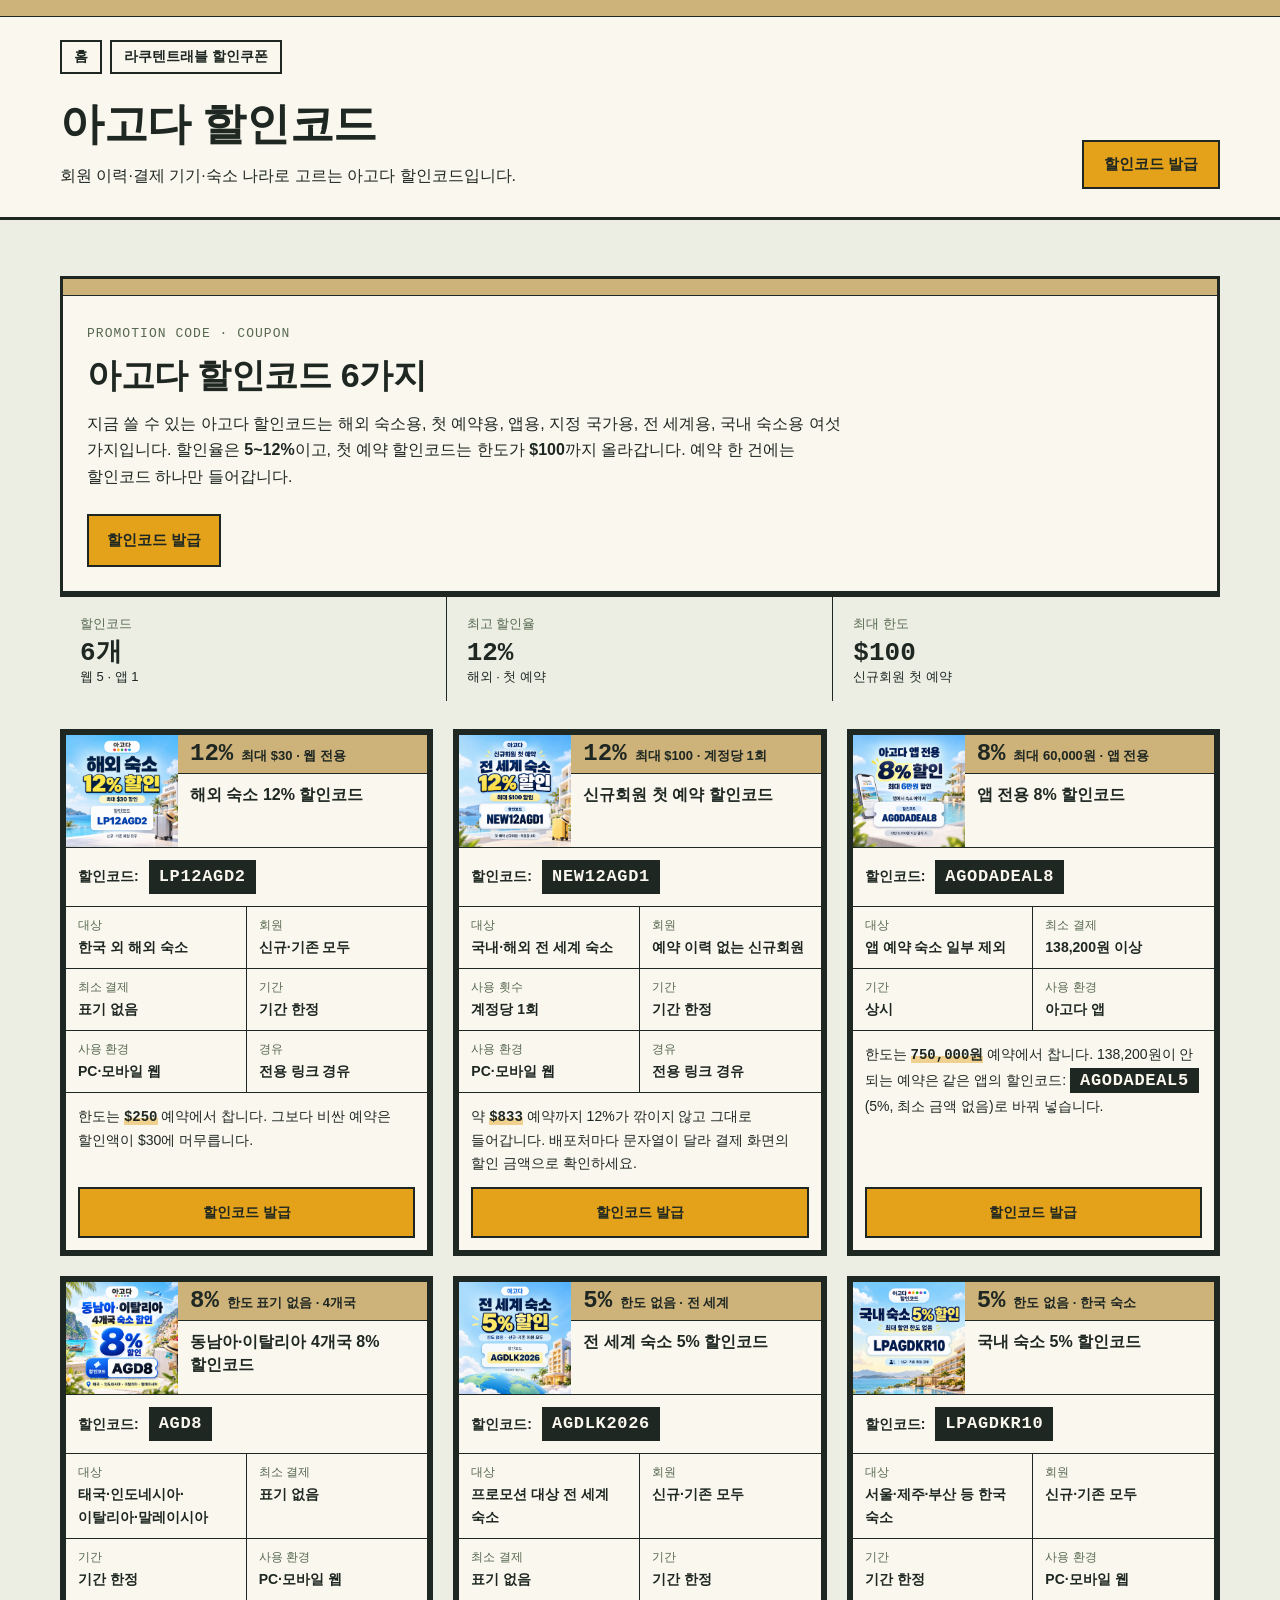
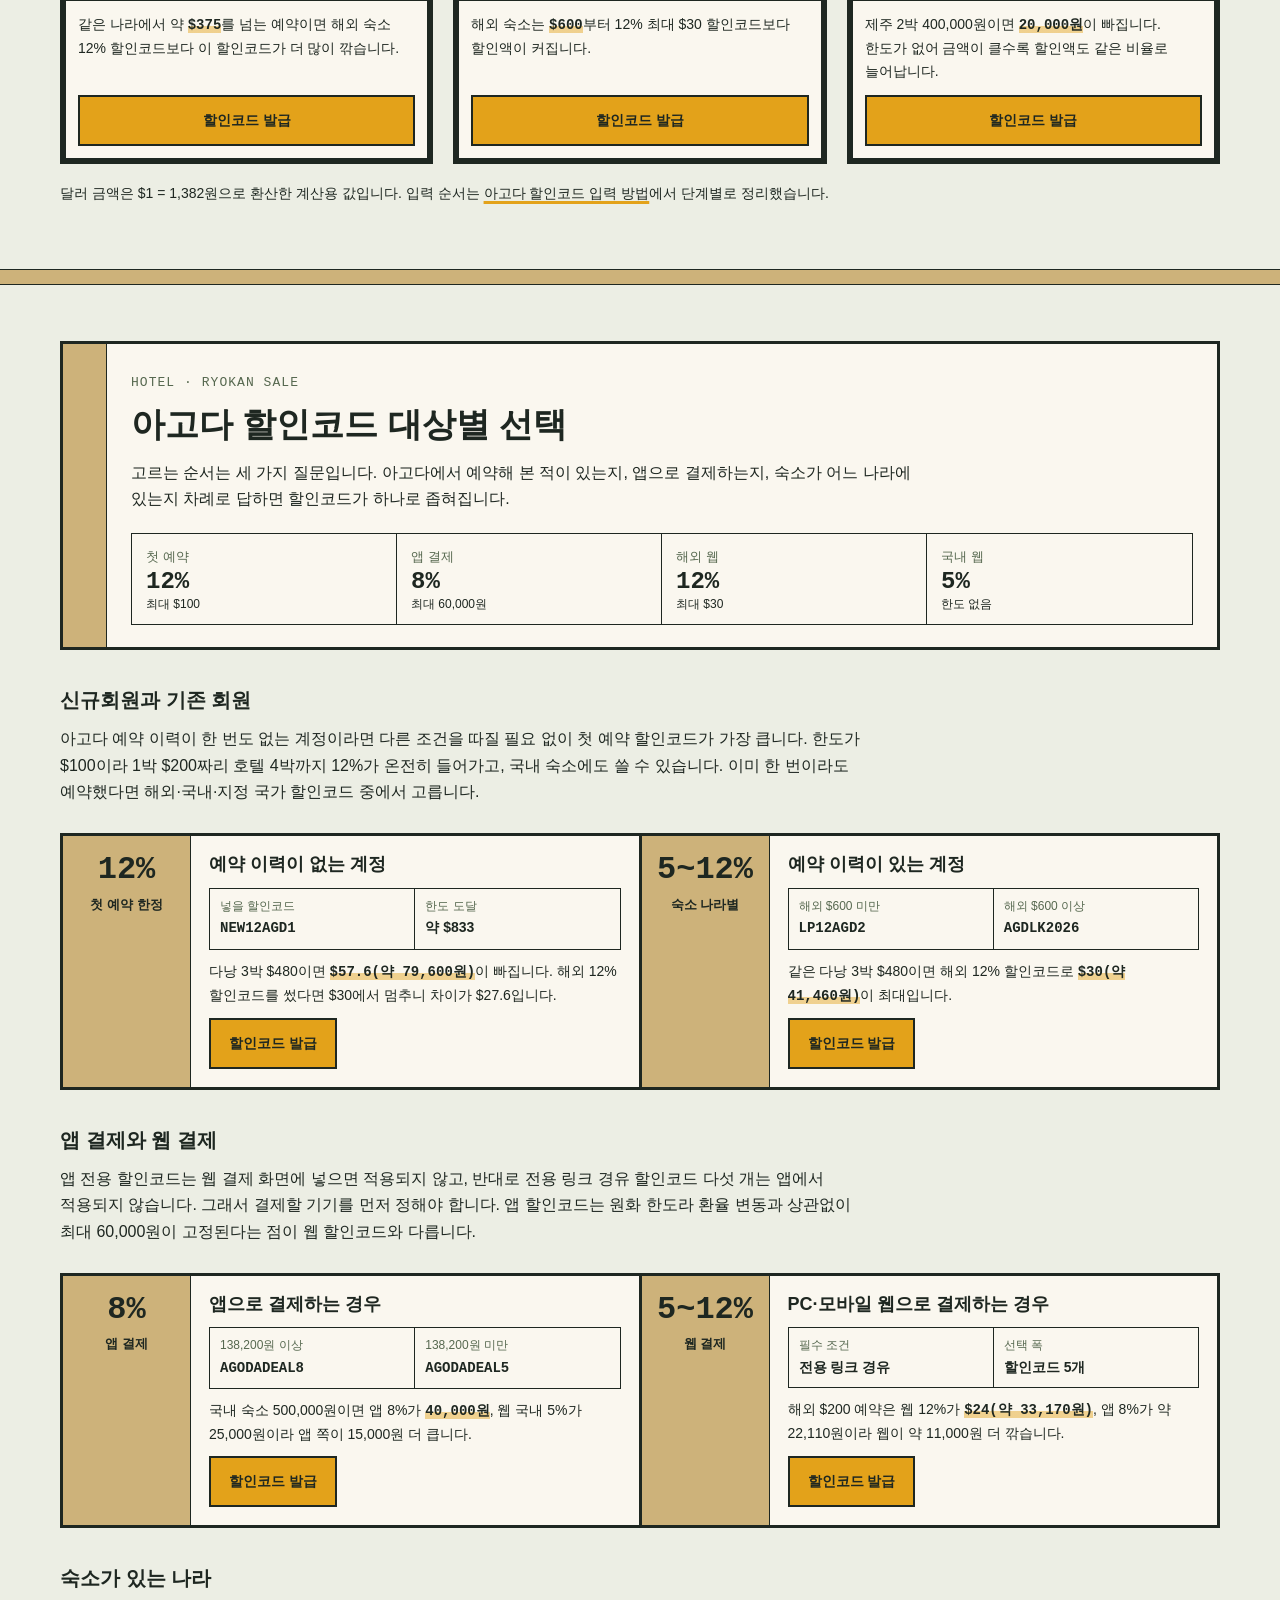
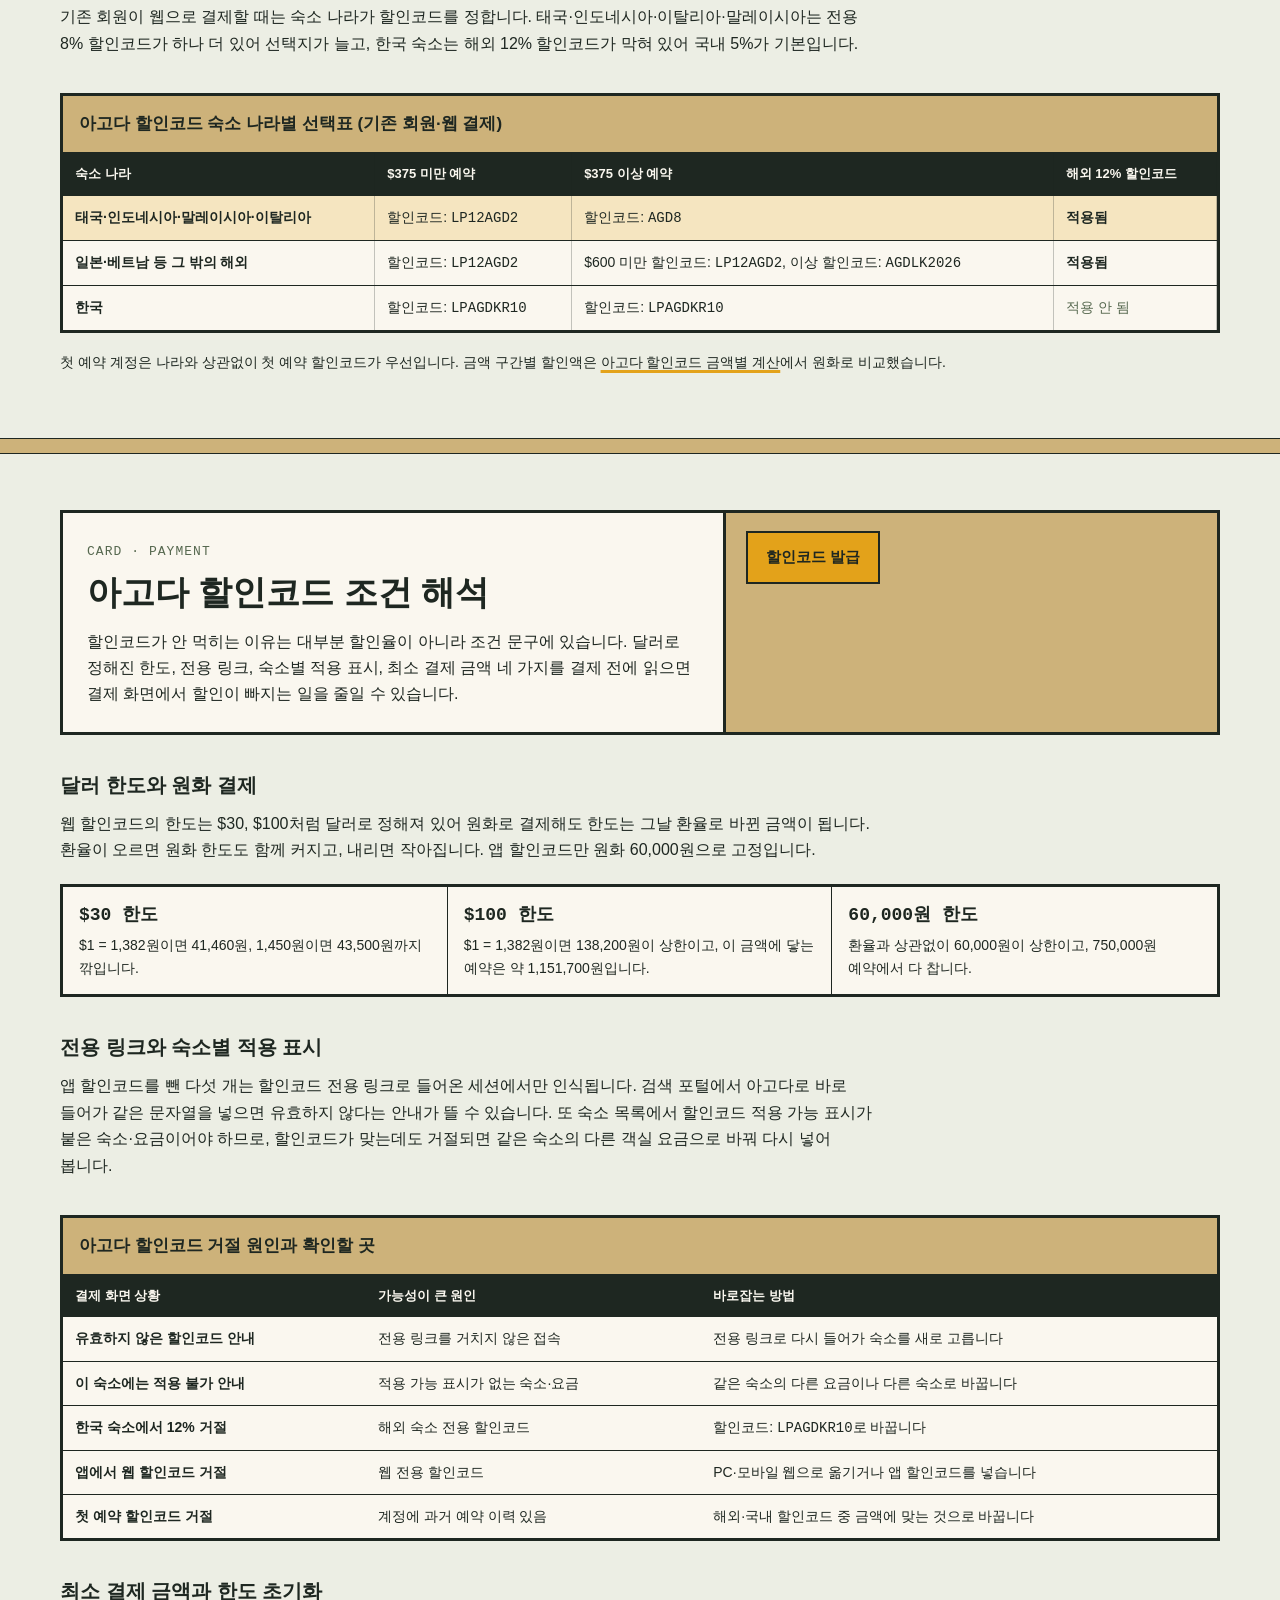
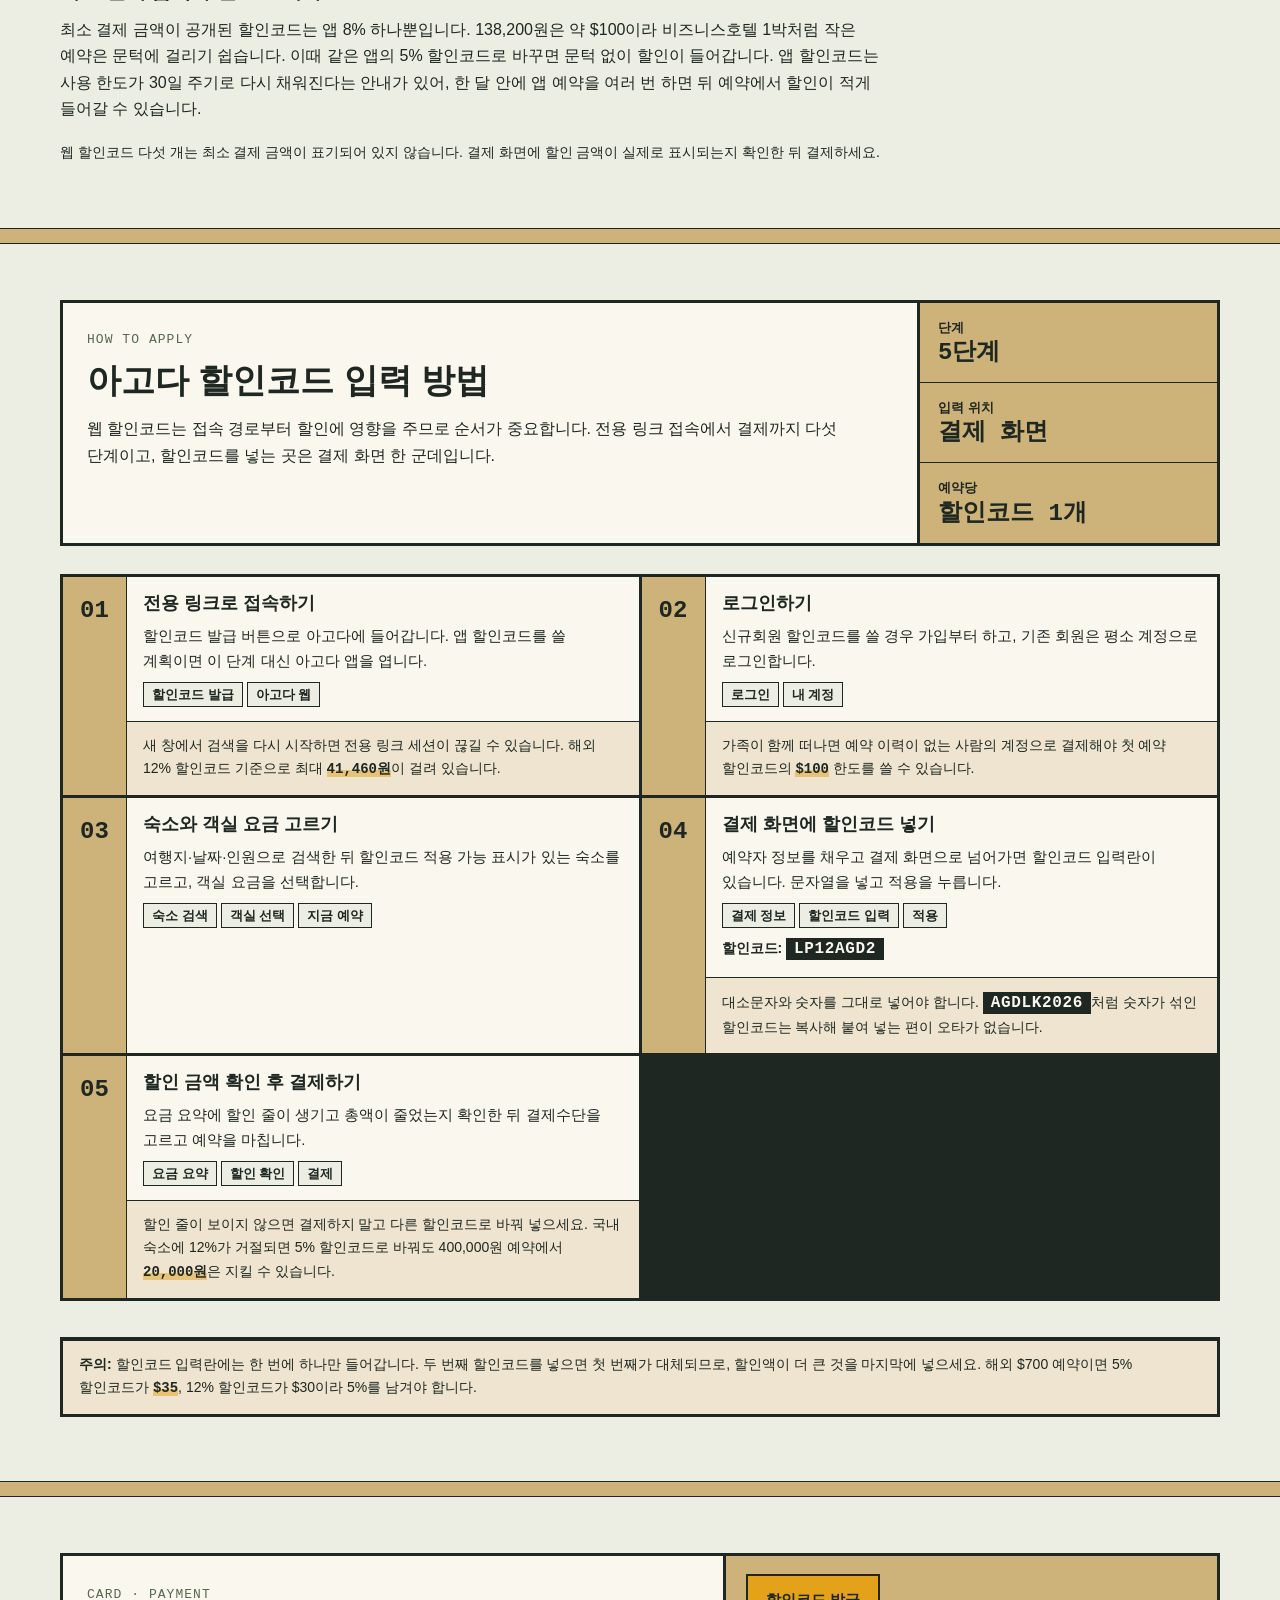
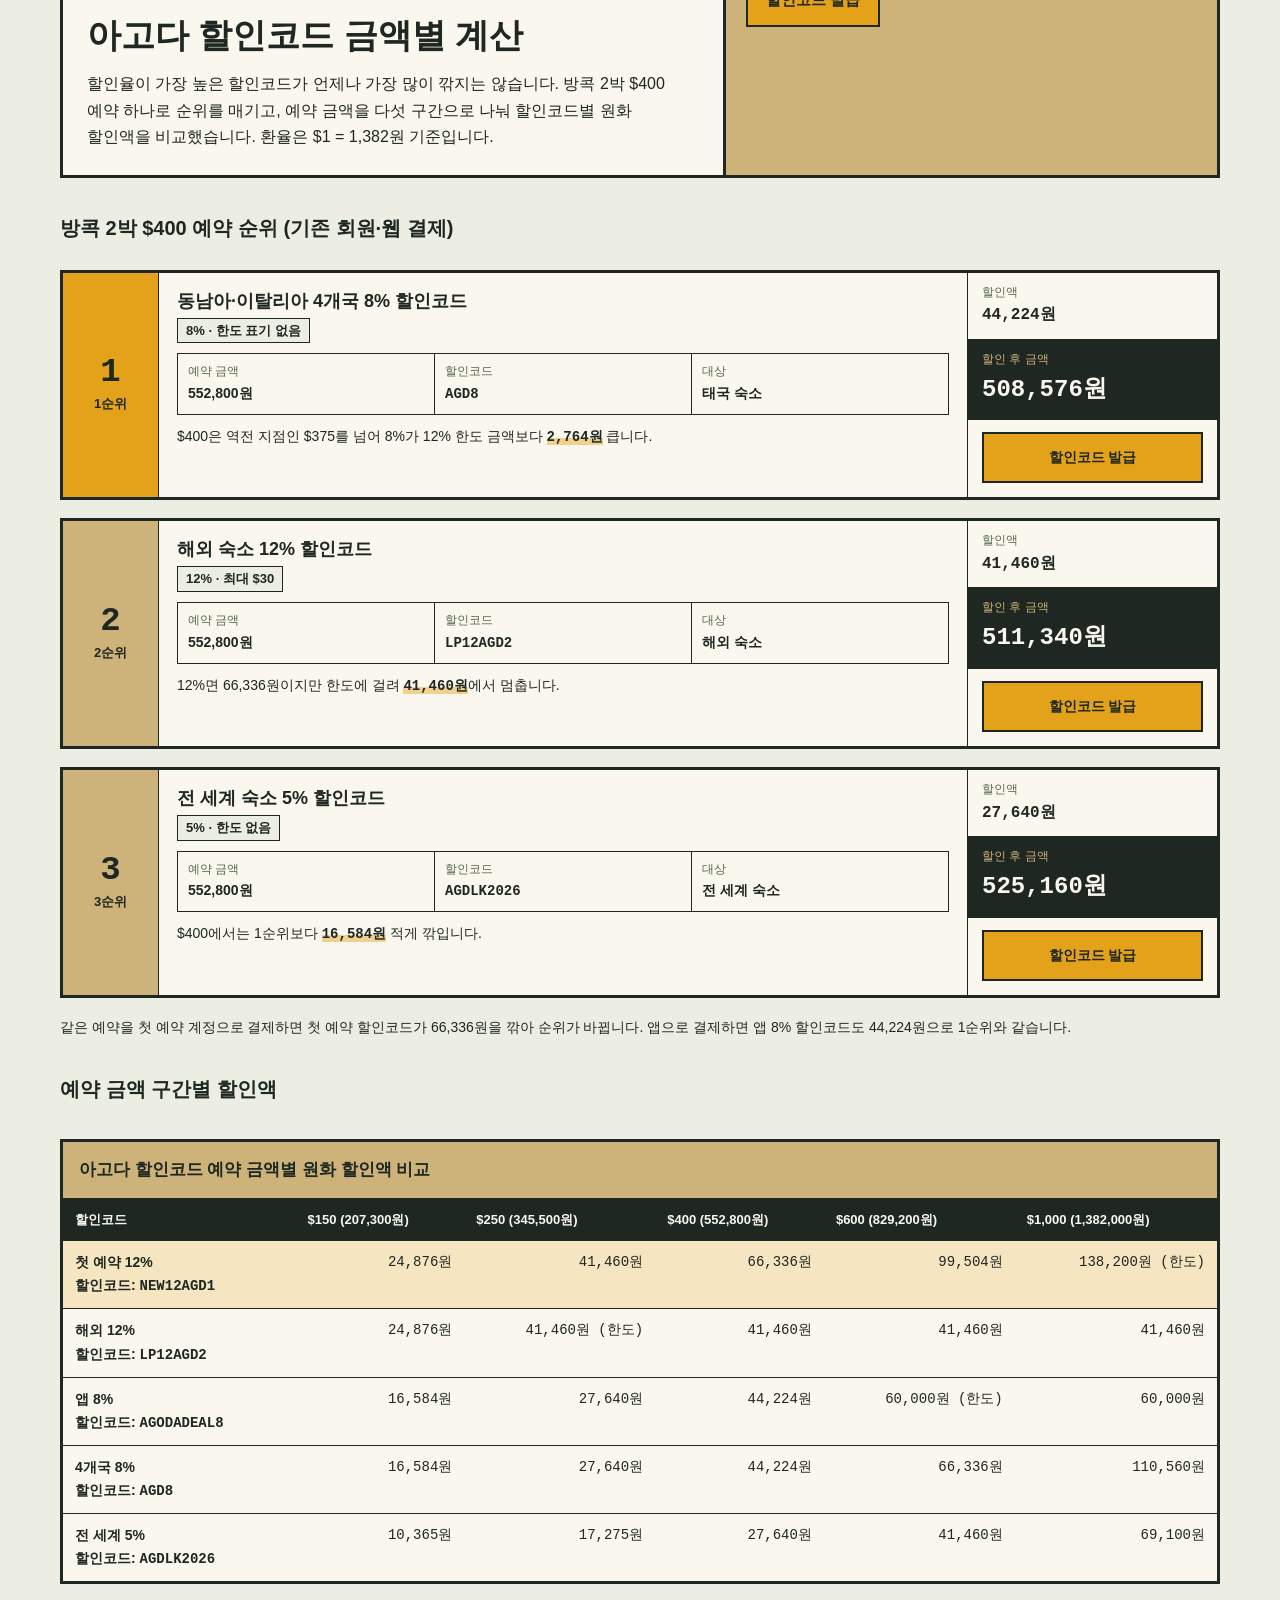
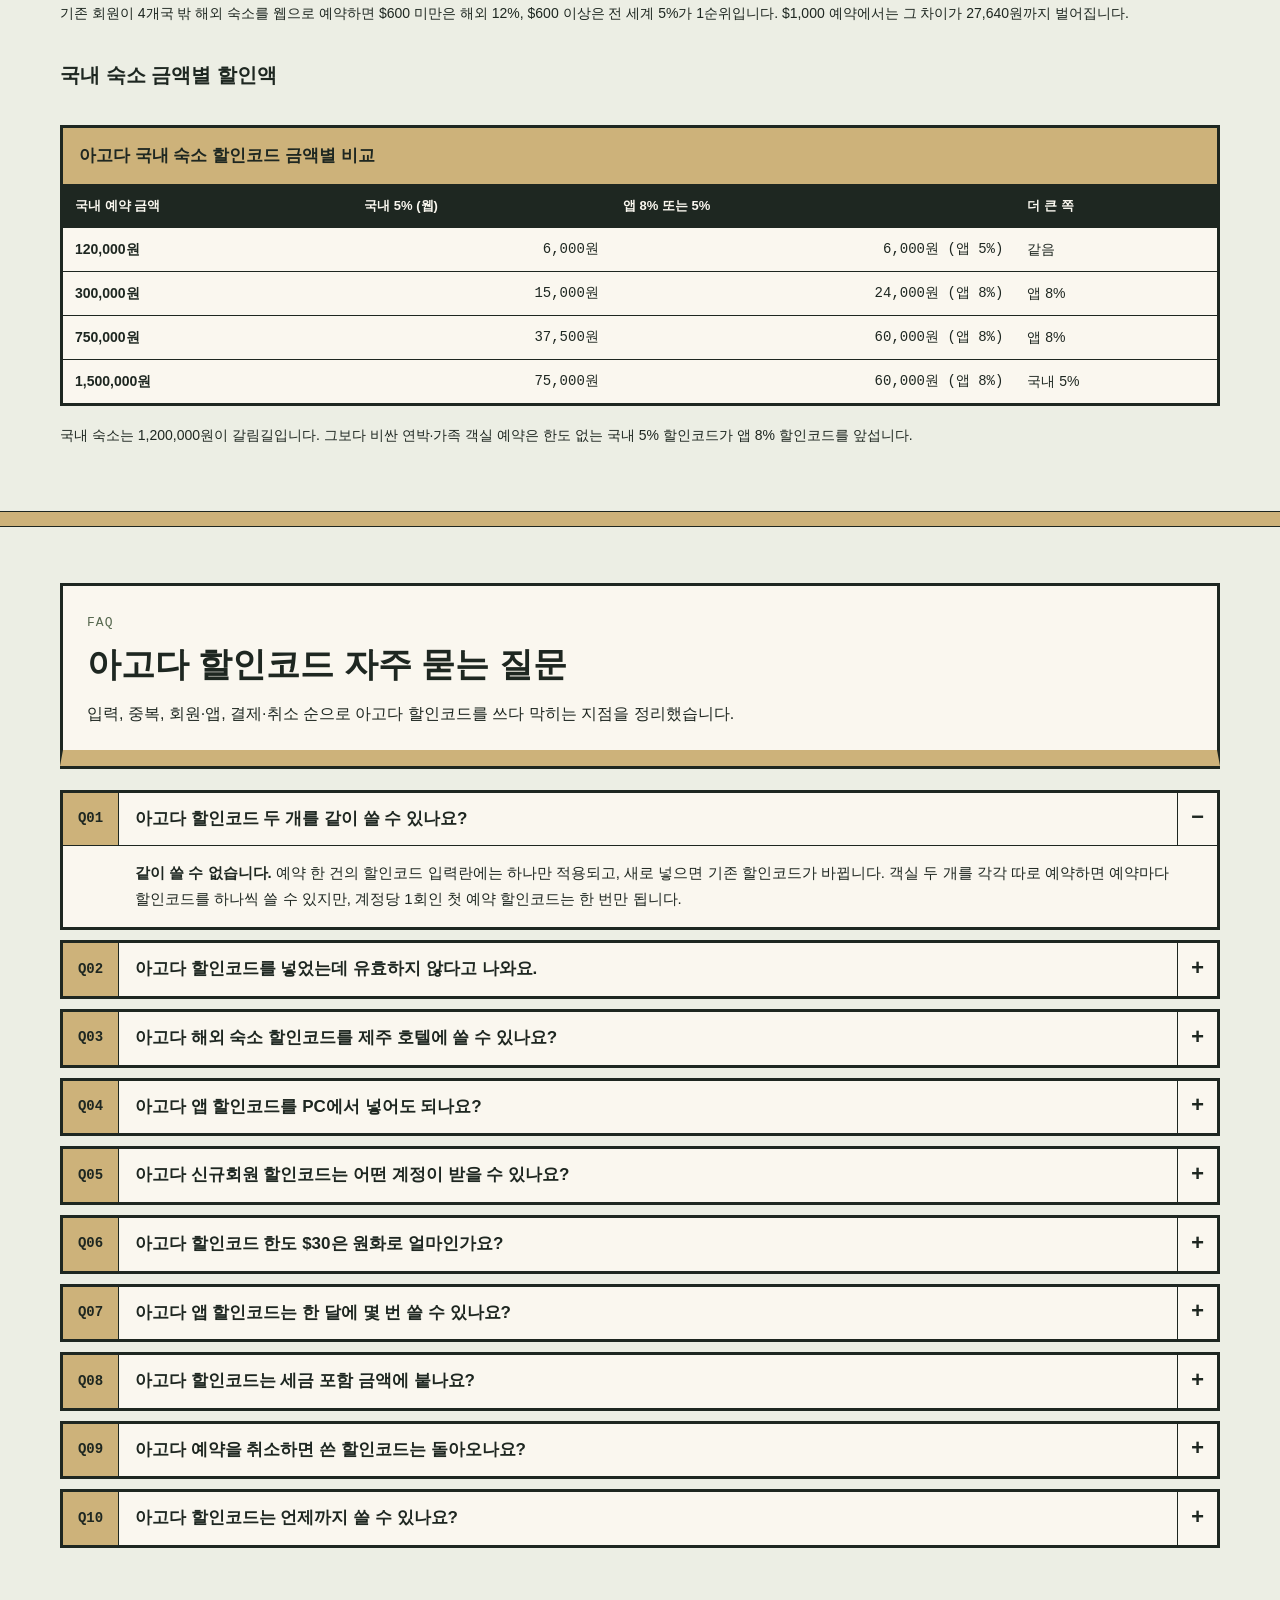
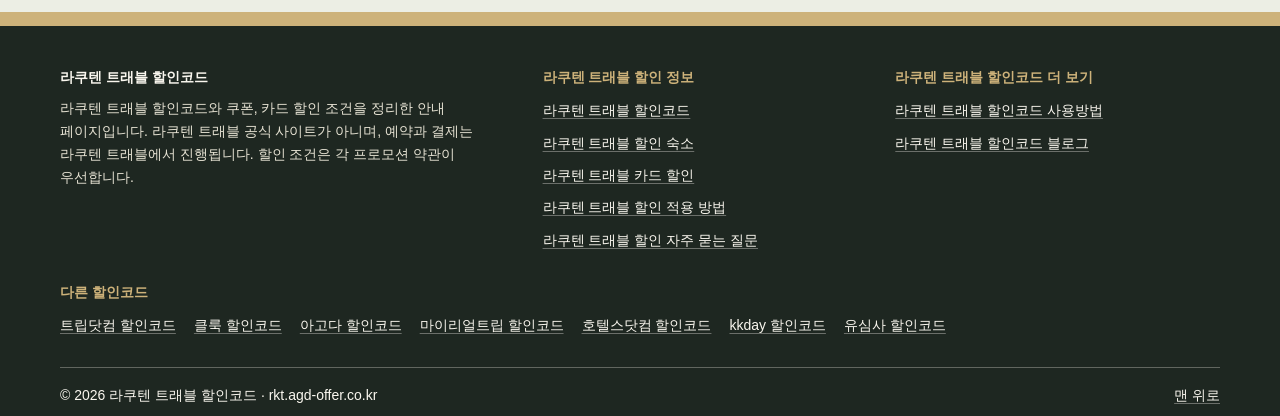
==== agoda/index.html @ bdbd112f "사이트 갱신: 라쿠텐 트래블 할인코드" ====
<!DOCTYPE html>
<html lang="ko">
<head>
<meta charset="UTF-8">
<meta name="viewport" content="width=device-width, initial-scale=1.0">
<title>아고다 할인코드</title>
<meta name="description" content="아고다 할인코드 6가지를 정리했습니다. 해외 숙소 12%는 $250에서 한도 $30이 차고, 신규회원 첫 예약 12%는 최대 $100까지 할인됩니다.">
<meta name="robots" content="index, follow">
<link rel="canonical" href="https://rkt.agd-offer.co.kr/agoda/">
<meta property="og:site_name" content="라쿠텐 트래블 할인코드">
<meta property="og:locale" content="ko_KR">
<meta property="og:type" content="website">
<meta property="og:title" content="아고다 할인코드">
<meta property="og:description" content="아고다 할인코드 6가지를 정리했습니다. 해외 숙소 12%는 $250에서 한도 $30이 차고, 신규회원 첫 예약 12%는 최대 $100까지 할인됩니다.">
<meta property="og:url" content="https://rkt.agd-offer.co.kr/agoda/">
<meta name="twitter:card" content="summary">
<meta name="twitter:title" content="아고다 할인코드">
<meta name="twitter:description" content="아고다 할인코드 6가지를 정리했습니다. 해외 숙소 12%는 $250에서 한도 $30이 차고, 신규회원 첫 예약 12%는 최대 $100까지 할인됩니다.">
<script type="application/ld+json">{"@context": "https://schema.org", "@graph": [{"@type": "WebPage", "@id": "https://rkt.agd-offer.co.kr/agoda/#webpage", "url": "https://rkt.agd-offer.co.kr/agoda/", "name": "아고다 할인코드", "inLanguage": "ko-KR", "description": "아고다 할인코드 6가지를 정리했습니다. 해외 숙소 12%는 $250에서 한도 $30이 차고, 신규회원 첫 예약 12%는 최대 $100까지 할인됩니다.", "breadcrumb": {"@id": "https://rkt.agd-offer.co.kr/agoda/#breadcrumb"}}, {"@type": "BreadcrumbList", "@id": "https://rkt.agd-offer.co.kr/agoda/#breadcrumb", "itemListElement": [{"@type": "ListItem", "position": 1, "name": "홈", "item": "https://rkt.agd-offer.co.kr/"}, {"@type": "ListItem", "position": 2, "name": "아고다 할인코드", "item": "https://rkt.agd-offer.co.kr/agoda/"}]}, {"@type": "ItemList", "name": "아고다 할인코드 6가지", "itemListElement": [{"@type": "ListItem", "position": 1, "name": "해외 숙소 12% 할인코드 LP12AGD2 (최대 $30)"}, {"@type": "ListItem", "position": 2, "name": "신규회원 첫 예약 할인코드 NEW12AGD1 (12%, 최대 $100)"}, {"@type": "ListItem", "position": 3, "name": "앱 전용 8% 할인코드 AGODADEAL8 (최대 60,000원)"}, {"@type": "ListItem", "position": 4, "name": "동남아·이탈리아 4개국 8% 할인코드 AGD8"}, {"@type": "ListItem", "position": 5, "name": "전 세계 숙소 5% 할인코드 AGDLK2026"}, {"@type": "ListItem", "position": 6, "name": "국내 숙소 5% 할인코드 LPAGDKR10"}]}, {"@type": "HowTo", "name": "아고다 할인코드 입력 방법", "step": [{"@type": "HowToStep", "position": 1, "name": "전용 링크로 접속하기", "text": "할인코드 발급 버튼으로 아고다에 들어갑니다. 앱 할인코드는 아고다 앱을 엽니다."}, {"@type": "HowToStep", "position": 2, "name": "로그인하기", "text": "신규회원 할인코드는 가입 후, 기존 회원은 평소 계정으로 로그인합니다."}, {"@type": "HowToStep", "position": 3, "name": "숙소와 객실 요금 고르기", "text": "할인코드 적용 가능 표시가 있는 숙소와 객실 요금을 선택합니다."}, {"@type": "HowToStep", "position": 4, "name": "결제 화면에 할인코드 넣기", "text": "결제 화면의 할인코드 입력란에 문자열을 넣고 적용을 누릅니다."}, {"@type": "HowToStep", "position": 5, "name": "할인 금액 확인 후 결제하기", "text": "요금 요약에 할인 줄이 생겼는지 확인한 뒤 결제합니다."}]}, {"@type": "FAQPage", "mainEntity": [{"@type": "Question", "name": "아고다 할인코드 두 개를 같이 쓸 수 있나요?", "acceptedAnswer": {"@type": "Answer", "text": "같이 쓸 수 없습니다. 예약 한 건의 할인코드 입력란에는 하나만 적용되고, 새로 넣으면 기존 할인코드가 바뀝니다."}}, {"@type": "Question", "name": "아고다 할인코드를 넣었는데 유효하지 않다고 나와요.", "acceptedAnswer": {"@type": "Answer", "text": "대부분 접속 경로나 숙소 조건 문제입니다. 웹 할인코드는 전용 링크를 거친 세션에서만 인식되고, 할인코드 적용 가능 표시가 있는 요금이어야 합니다."}}, {"@type": "Question", "name": "아고다 해외 숙소 할인코드를 제주 호텔에 쓸 수 있나요?", "acceptedAnswer": {"@type": "Answer", "text": "쓸 수 없습니다. 해외 12% 할인코드는 한국 밖 숙소 전용이며, 국내 숙소는 국내 5% 할인코드 LPAGDKR10을 씁니다."}}, {"@type": "Question", "name": "아고다 앱 할인코드를 PC에서 넣어도 되나요?", "acceptedAnswer": {"@type": "Answer", "text": "적용되지 않습니다. 앱 8%·5% 할인코드는 아고다 앱 결제 화면에서만 할인이 들어갑니다."}}, {"@type": "Question", "name": "아고다 신규회원 할인코드는 어떤 계정이 받을 수 있나요?", "acceptedAnswer": {"@type": "Answer", "text": "아고다에서 예약한 이력이 없는 계정만 받습니다. 배포처마다 문자열이 달라질 수 있어 결제 화면의 할인 금액으로 판단합니다."}}, {"@type": "Question", "name": "아고다 할인코드 한도 $30은 원화로 얼마인가요?", "acceptedAnswer": {"@type": "Answer", "text": "결제 시점 환율로 바뀝니다. $1 = 1,382원이면 41,460원입니다."}}, {"@type": "Question", "name": "아고다 앱 할인코드는 한 달에 몇 번 쓸 수 있나요?", "acceptedAnswer": {"@type": "Answer", "text": "횟수보다 30일 주기 사용 한도가 기준입니다. 같은 주기 안에서 여러 번 예약하면 뒤 예약의 할인이 줄 수 있습니다."}}, {"@type": "Question", "name": "아고다 할인코드는 세금 포함 금액에 붙나요?", "acceptedAnswer": {"@type": "Answer", "text": "결제 화면 요금 요약에 찍힌 할인 줄이 기준입니다. 숙소 비교는 할인 후 총액끼리 합니다."}}, {"@type": "Question", "name": "아고다 예약을 취소하면 쓴 할인코드는 돌아오나요?", "acceptedAnswer": {"@type": "Answer", "text": "다시 쓸 수 있다고 보장되지 않습니다. 일정이 바뀔 수 있으면 무료 취소 요금을 고릅니다."}}, {"@type": "Question", "name": "아고다 할인코드는 언제까지 쓸 수 있나요?", "acceptedAnswer": {"@type": "Answer", "text": "앱 할인코드는 상시, 나머지 다섯 개는 기간 한정입니다. 마감 전에 예약하면 그보다 늦은 날짜의 투숙도 할인됩니다."}}]}]}</script>
<style>
html{scroll-behavior:smooth}
body{margin:0;background:#ECEEE4;color:#1E2721;font-family:-apple-system,BlinkMacSystemFont,"Apple SD Gothic Neo","Pretendard","Noto Sans KR",sans-serif;-webkit-text-size-adjust:100%}
.rx :where(h1,p,dl,dt,dd,ul,li){margin:0;padding:0}
.rx :where(*,*::before,*::after){box-sizing:border-box}
.rx-top{background:#FAF7EF;border-bottom:3px solid #1E2721;position:relative;padding:40px 16px 28px;word-break:keep-all}
.rx-top::before{content:"";position:absolute;left:0;right:0;top:0;height:16px;background:#CDB27A;border-bottom:1px solid #1E2721}
.rx-inner{max-width:1160px;margin:0 auto}
.rx-top-grid{display:grid;grid-template-columns:minmax(0,1fr) auto;gap:24px;align-items:end}
.rx-top h1{font-size:clamp(28px,5vw,44px);line-height:1.2;font-weight:800;letter-spacing:-.01em}
.rx-desc{margin-top:12px;font-size:16px;line-height:1.65;max-width:720px}
.rx-stats{display:grid;grid-template-columns:repeat(4,minmax(0,1fr));margin-top:20px;border:3px solid #1E2721;max-width:720px}
.rx-stats>div{padding:10px 14px;border-right:1px solid #1E2721}
.rx-stats>div:last-child{border-right:0}
.rx-stats dt{font-size:12px;color:#56684F}
.rx-stats dd{font-family:ui-monospace,SFMono-Regular,Menlo,Consolas,monospace;font-size:24px;font-weight:800;line-height:1.2}
.rx-cta{display:inline-block;background:#E3A21A;color:#1E2721;font-weight:800;font-size:15px;padding:13px 20px;border:2px solid #1E2721;text-decoration:none;text-align:center;white-space:nowrap}
.rx-cta:hover,.rx-cta:focus-visible{background:#1E2721;color:#FAF7EF}
.rx-nav{position:sticky;top:0;z-index:20;background:#1E2721;border-bottom:3px solid #CDB27A}
.rx-nav .rx-inner{display:flex;align-items:center;gap:8px;padding:0 16px}
.rx-nav ul{margin:0;padding:0;list-style:none;display:flex;gap:2px;overflow-x:auto;scrollbar-width:none;flex:1;min-width:0}
.rx-nav ul::-webkit-scrollbar{display:none}
.rx-nav a{display:block;color:#FAF7EF;text-decoration:none;font-size:14px;font-weight:700;padding:14px 12px;white-space:nowrap}
.rx-nav a:hover,.rx-nav a:focus-visible{color:#E3A21A}
.rx-nav .rx-navcta{background:#E3A21A;color:#1E2721;padding:8px 12px;border:2px solid #FAF7EF;flex:none}
.rx-nav .rx-navcta:hover,.rx-nav .rx-navcta:focus-visible{background:#FAF7EF;color:#1E2721}
.rx-sep{height:14px;background:#CDB27A;border-top:1px solid #1E2721;border-bottom:1px solid #1E2721}
.rx-foot{background:#1E2721;color:#FAF7EF;padding:40px 16px 28px;border-top:14px solid #CDB27A;word-break:keep-all;line-height:1.65}
.rx-foot-grid{display:grid;grid-template-columns:minmax(0,1.4fr) minmax(0,1fr) minmax(0,1fr);gap:28px}
.rx-foot-name{font-size:20px;font-weight:800}
.rx-foot p{font-size:14px}
.rx-foot-name+p{margin-top:8px;color:#E6E2D3}
.rx-foot-title{font-size:13px;font-weight:800;color:#CDB27A;margin-bottom:8px}
.rx-foot ul{list-style:none;display:grid;gap:6px}
.rx-foot a{color:#FAF7EF;font-size:14px;text-decoration:underline;text-decoration-color:rgba(250,247,239,.35);text-underline-offset:3px}
.rx-foot a:hover,.rx-foot a:focus-visible{text-decoration-color:#E3A21A}
.rx-pages{margin-bottom:22px}
.rx-pages ul{list-style:none;display:flex;gap:8px;overflow-x:auto;scrollbar-width:none;padding-bottom:2px}
.rx-pages ul::-webkit-scrollbar{display:none}
.rx-pages a{display:block;white-space:nowrap;font-size:14px;font-weight:700;color:#1E2721;background:#FAF7EF;border:2px solid #1E2721;padding:6px 12px;text-decoration:none}
.rx-pages a:hover,.rx-pages a:focus-visible{background:#E3A21A;color:#1E2721}
.rx-pages a[aria-current="page"]{background:#1E2721;color:#FAF7EF}
.rx-foot-more{margin-top:28px}
.rx-foot-more ul{display:flex;flex-wrap:wrap;gap:6px 18px}
.rx-foot-bottom{display:flex;justify-content:space-between;gap:12px;flex-wrap:wrap;margin-top:28px;padding-top:16px;border-top:1px solid rgba(250,247,239,.3);font-size:13px}
@media (max-width:760px){
.rx-top{padding:32px 16px 22px}
.rx-top-grid{grid-template-columns:1fr;gap:16px}
.rx-stats{grid-template-columns:repeat(2,minmax(0,1fr))}
.rx-stats>div:nth-child(2){border-right:0}
.rx-stats>div:nth-child(-n+2){border-bottom:1px solid #1E2721}
.rx-cta{display:block}
.rx-nav .rx-inner{padding:0 0 0 8px}
.rx-nav .rx-navcta{margin-right:8px;font-size:13px}
.rx-foot-grid{grid-template-columns:1fr;gap:22px}
}
</style>
<style>
.rc :where(h2,h3,p,dl,dt,dd,figure,table,caption,th,td,ul,li){margin:0;padding:0}
.rc :where(*,*::before,*::after){box-sizing:border-box}
.rc{--rc-bg:#ECEEE4;--rc-ink:#1E2721;--rc-paper:#FAF7EF;--rc-kraft:#CDB27A;--rc-moss:#56684F;--rc-point:#E3A21A;background:var(--rc-bg);color:var(--rc-ink);font-family:-apple-system,BlinkMacSystemFont,"Apple SD Gothic Neo","Pretendard","Noto Sans KR",sans-serif;line-height:1.65;word-break:keep-all;padding:56px 16px 64px;scroll-margin-top:72px}
.rc-wrap{max-width:1160px;margin:0 auto}
.rc-head{border:3px solid var(--rc-ink);background:var(--rc-paper);display:grid;grid-template-columns:1fr;position:relative}
.rc-head::before{content:"";position:absolute;left:0;right:0;top:0;height:16px;background:var(--rc-kraft);border-bottom:1px solid var(--rc-ink)}
.rc-intro{padding:44px 24px 24px}
.rc-intro::before{content:"PROMOTION CODE · COUPON";display:block;font-family:ui-monospace,SFMono-Regular,Menlo,Consolas,monospace;font-size:13px;letter-spacing:.08em;color:var(--rc-moss);margin-bottom:8px}
.rc h2{font-size:clamp(24px,4vw,34px);line-height:1.3;font-weight:800;letter-spacing:-.01em}
.rc-lead{margin-top:14px;font-size:16px;max-width:760px}
.rc-lead a,.rc-note a{color:var(--rc-ink);text-decoration:underline;text-decoration-color:var(--rc-point);text-decoration-thickness:3px;text-underline-offset:3px}
.rc-stats{display:grid;grid-template-columns:repeat(3,1fr);border-top:3px solid var(--rc-ink)}
.rc-stats>div{padding:16px 20px;border-right:1px solid var(--rc-ink)}
.rc-stats>div:last-child{border-right:0}
.rc-stats dt{font-size:13px;color:var(--rc-moss)}
.rc-stats dd{font-family:ui-monospace,SFMono-Regular,Menlo,Consolas,monospace;font-size:26px;font-weight:700;line-height:1.2;margin-top:4px}
.rc-stats dd small{font-family:-apple-system,BlinkMacSystemFont,"Apple SD Gothic Neo","Noto Sans KR",sans-serif;font-size:13px;font-weight:500;display:block;color:var(--rc-ink)}
.rc-headcta{display:flex;flex-wrap:wrap;gap:12px;align-items:center;padding:0 24px 24px}
.rc-btn{display:inline-block;background:var(--rc-point);color:var(--rc-ink);font-weight:800;font-size:15px;padding:12px 18px;border:2px solid var(--rc-ink);text-decoration:none}
.rc-btn:hover,.rc-btn:focus-visible{background:var(--rc-ink);color:var(--rc-paper)}
.rc-list{list-style:none;display:grid;grid-template-columns:repeat(3,minmax(0,1fr));gap:20px;margin-top:28px}
.rc-card{background:var(--rc-ink);padding:6px;display:flex;flex-direction:column;height:100%}
.rc-box{background:var(--rc-paper);display:flex;flex-direction:column;flex:1}
.rc-top{display:grid;grid-template-columns:112px 1fr;border-bottom:1px solid var(--rc-ink)}
.rc-thumb{border-right:1px solid var(--rc-ink);background:var(--rc-kraft)}
.rc-thumb img{display:block;width:112px;height:112px;object-fit:cover;color:transparent;font-size:0}
.rc-title{display:flex;flex-direction:column}
.rc-band{background:var(--rc-kraft);border-bottom:1px solid var(--rc-ink);padding:6px 12px;display:flex;align-items:baseline;gap:8px;flex-wrap:wrap}
.rc-rate{font-family:ui-monospace,SFMono-Regular,Menlo,Consolas,monospace;font-size:24px;font-weight:800;line-height:1.1}
.rc-cap{font-size:13px;font-weight:600}
.rc h3{font-size:16px;line-height:1.4;font-weight:800;padding:10px 12px}
.rc-code{display:flex;flex-wrap:wrap;align-items:center;gap:6px 10px;padding:12px;border-bottom:1px solid var(--rc-ink);font-size:14px;font-weight:700}
.rc code{font-family:ui-monospace,SFMono-Regular,Menlo,Consolas,monospace;font-size:17px;font-weight:800;background:var(--rc-ink);color:var(--rc-paper);padding:3px 10px;user-select:all;-webkit-user-select:all;word-break:break-all;letter-spacing:.04em}
.rc-get{padding:12px;border-bottom:1px solid var(--rc-ink);font-size:14px}
.rc-get b{font-weight:700}
.rc-grid{display:grid;grid-template-columns:1fr 1fr}
.rc-grid>div{padding:9px 12px;border-bottom:1px solid var(--rc-ink)}
.rc-grid>div:nth-child(odd){border-right:1px solid var(--rc-ink)}
.rc-grid dt{font-size:12px;color:var(--rc-moss)}
.rc-grid dd{font-size:14px;font-weight:600}
.rc-calc{padding:12px;font-size:14px;flex:1}
.rc-calc strong{font-family:ui-monospace,SFMono-Regular,Menlo,Consolas,monospace;font-weight:800;background:linear-gradient(transparent 58%,rgba(227,162,26,.45) 58%)}
.rc-card .rc-btn{display:block;text-align:center;margin:0 12px 12px;font-size:14px}
.rc-tablewrap{margin-top:36px;border:3px solid var(--rc-ink);background:var(--rc-paper)}
.rc table{width:100%;border-collapse:collapse;font-size:14px}
.rc caption{text-align:left;font-weight:800;font-size:17px;padding:14px 16px;background:var(--rc-kraft);border-bottom:1px solid var(--rc-ink)}
.rc th,.rc td{border-bottom:1px solid var(--rc-ink);padding:10px 12px;text-align:left;vertical-align:top}
.rc thead th{font-size:13px;color:var(--rc-paper);background:var(--rc-ink);font-weight:700}
.rc tbody th{font-weight:800}
.rc tbody tr:last-child th,.rc tbody tr:last-child td{border-bottom:0}
.rc td.rc-num{font-family:ui-monospace,SFMono-Regular,Menlo,Consolas,monospace;white-space:nowrap}
.rc-top1{display:inline-block;margin-left:4px;font-family:-apple-system,BlinkMacSystemFont,"Apple SD Gothic Neo","Noto Sans KR",sans-serif;font-size:12px;font-weight:800;background:var(--rc-point);border:1px solid var(--rc-ink);padding:0 5px}
.rc th .rc-tcode{display:block;margin-top:4px;font-size:13px;font-weight:700}
.rc th .rc-tcode code{font-size:14px;white-space:nowrap;word-break:normal}
.rc thead th:first-child{width:190px}
.rc-note{margin-top:18px;font-size:14px;color:var(--rc-ink)}
@media (max-width:1000px){.rc-list{grid-template-columns:repeat(2,minmax(0,1fr))}}
@media (max-width:760px){
.rc{padding:40px 16px 48px}
.rc-intro{padding:38px 16px 18px}
.rc-headcta{padding:0 16px 18px}
.rc-stats{grid-template-columns:1fr}
.rc-stats>div{border-right:0;border-bottom:1px solid var(--rc-ink);padding:12px 16px}
.rc-stats>div:last-child{border-bottom:0}
.rc-list{grid-template-columns:1fr}
.rc table,.rc tbody,.rc tr,.rc th,.rc td,.rc caption{display:block;width:100%}
.rc thead{position:absolute;width:1px;height:1px;overflow:hidden;clip:rect(0 0 0 0);white-space:nowrap}
.rc tbody tr{border-bottom:3px solid var(--rc-ink)}
.rc tbody tr:last-child{border-bottom:0}
.rc tbody th{background:var(--rc-kraft);border-bottom:1px solid var(--rc-ink)}
.rc td{display:grid;grid-template-columns:118px minmax(0,1fr);gap:10px;border-bottom:1px solid rgba(30,39,33,.25)}
.rc td::before{content:attr(data-label);font-family:-apple-system,BlinkMacSystemFont,"Apple SD Gothic Neo","Noto Sans KR",sans-serif;font-size:12px;font-weight:700;color:var(--rc-moss)}
.rc td.rc-num{white-space:normal}
.rc tbody tr td:last-child{border-bottom:0}
}
@media (max-width:360px){
.rc-top{grid-template-columns:88px 1fr}
.rc-thumb img{width:88px;height:88px}
.rc-grid{grid-template-columns:1fr}
.rc-grid>div:nth-child(odd){border-right:0}
.rc td{grid-template-columns:96px minmax(0,1fr)}
}
.rh :where(h2,h3,p,dl,dt,dd,table,caption,th,td,ul,li){margin:0;padding:0}
.rh :where(*,*::before,*::after){box-sizing:border-box}
.rh{--rh-bg:#ECEEE4;--rh-ink:#1E2721;--rh-paper:#FAF7EF;--rh-kraft:#CDB27A;--rh-moss:#56684F;--rh-point:#E3A21A;background:var(--rh-bg);color:var(--rh-ink);font-family:-apple-system,BlinkMacSystemFont,"Apple SD Gothic Neo","Pretendard","Noto Sans KR",sans-serif;line-height:1.65;word-break:keep-all;padding:56px 16px 64px;scroll-margin-top:72px}
.rh-wrap{max-width:1160px;margin:0 auto}
.rh-head{border:3px solid var(--rh-ink);background:var(--rh-paper);display:grid;grid-template-columns:44px minmax(0,1fr)}
.rh-head::before{content:"";background:var(--rh-kraft);border-right:1px solid var(--rh-ink)}
.rh-intro{padding:28px 24px 22px}
.rh-intro::before{content:"HOTEL · RYOKAN SALE";display:block;font-family:ui-monospace,SFMono-Regular,Menlo,Consolas,monospace;font-size:13px;letter-spacing:.08em;color:var(--rh-moss);margin-bottom:8px}
.rh h2{font-size:clamp(24px,4vw,34px);line-height:1.3;font-weight:800}
.rh-lead{margin-top:14px;font-size:16px;max-width:820px}
.rh-lead a,.rh-note a,.rh-body a{color:var(--rh-ink);text-decoration:underline;text-decoration-color:var(--rh-point);text-decoration-thickness:3px;text-underline-offset:3px}
.rh-stats{display:grid;grid-template-columns:repeat(4,minmax(0,1fr));margin-top:20px;border:1px solid var(--rh-ink)}
.rh-stats>div{padding:12px 14px;border-right:1px solid var(--rh-ink)}
.rh-stats>div:last-child{border-right:0}
.rh-stats dt{font-size:13px;color:var(--rh-moss)}
.rh-stats dd{font-family:ui-monospace,SFMono-Regular,Menlo,Consolas,monospace;font-size:24px;font-weight:800;line-height:1.25}
.rh-stats dd small{display:block;font-family:-apple-system,BlinkMacSystemFont,"Apple SD Gothic Neo","Noto Sans KR",sans-serif;font-size:12px;font-weight:500}
.rh-btn{display:inline-block;background:var(--rh-point);color:var(--rh-ink);font-weight:800;font-size:15px;padding:12px 18px;border:2px solid var(--rh-ink);text-decoration:none;text-align:center}
.rh-btn:hover,.rh-btn:focus-visible{background:var(--rh-ink);color:var(--rh-paper)}
.rh-intro .rh-btn{margin-top:18px}
.rh-list{list-style:none;display:grid;grid-template-columns:repeat(2,minmax(0,1fr));gap:0;margin-top:28px;border:3px solid var(--rh-ink);background:var(--rh-ink);gap:3px}
.rh-card{background:var(--rh-paper);display:grid;grid-template-columns:128px minmax(0,1fr);height:100%}
.rh-rate{background:var(--rh-kraft);border-right:1px solid var(--rh-ink);padding:16px 10px;display:flex;flex-direction:column;align-items:center;text-align:center}
.rh-rate b{font-family:ui-monospace,SFMono-Regular,Menlo,Consolas,monospace;font-size:32px;font-weight:800;line-height:1.1}
.rh-rate span{font-size:13px;font-weight:700;margin-top:6px}
.rh-body{padding:16px 18px 18px;display:flex;flex-direction:column;gap:10px}
.rh h3{font-size:18px;line-height:1.4;font-weight:800}
.rh-dl{display:grid;grid-template-columns:repeat(2,minmax(0,1fr));border-top:1px solid var(--rh-ink);border-left:1px solid var(--rh-ink)}
.rh-dl>div{padding:8px 10px;border-right:1px solid var(--rh-ink);border-bottom:1px solid var(--rh-ink)}
.rh-dl dt{font-size:12px;color:var(--rh-moss)}
.rh-dl dd{font-size:14px;font-weight:600}
.rh-calc{font-size:14px;flex:1}
.rh-calc strong{font-family:ui-monospace,SFMono-Regular,Menlo,Consolas,monospace;font-weight:800;background:linear-gradient(transparent 58%,rgba(227,162,26,.45) 58%)}
.rh-body .rh-btn{align-self:flex-start;font-size:14px}
.rh-tablewrap{margin-top:36px;border:3px solid var(--rh-ink);background:var(--rh-paper)}
.rh table{width:100%;border-collapse:collapse;font-size:14px}
.rh caption{text-align:left;font-weight:800;font-size:17px;padding:14px 16px;background:var(--rh-kraft);border-bottom:1px solid var(--rh-ink)}
.rh th,.rh td{border-bottom:1px solid var(--rh-ink);border-right:1px solid rgba(30,39,33,.25);padding:10px 12px;text-align:left;vertical-align:top}
.rh thead th{font-size:13px;color:var(--rh-paper);background:var(--rh-ink);font-weight:700}
.rh tbody th{font-weight:800;white-space:nowrap}
.rh tbody tr:last-child th,.rh tbody tr:last-child td{border-bottom:0}
.rh td.rh-on{font-weight:700}
.rh td.rh-off{color:var(--rh-moss)}
.rh td.rh-cnt{font-family:ui-monospace,SFMono-Regular,Menlo,Consolas,monospace;font-weight:800;white-space:nowrap}
.rh tr.rh-top th,.rh tr.rh-top td{background:rgba(227,162,26,.22)}
.rh-note{margin-top:18px;font-size:14px}
@media (max-width:1000px){.rh-list{grid-template-columns:1fr}.rh-stats{grid-template-columns:repeat(2,minmax(0,1fr))}.rh-stats>div:nth-child(2){border-right:0}.rh-stats>div:nth-child(-n+2){border-bottom:1px solid var(--rh-ink)}}
@media (max-width:760px){
.rh{padding:40px 16px 48px}
.rh-head{grid-template-columns:1fr}
.rh-head::before{height:16px;border-right:0;border-bottom:1px solid var(--rh-ink)}
.rh-intro{padding:20px 16px 18px}
.rh-card{grid-template-columns:1fr}
.rh-rate{flex-direction:row;gap:10px;align-items:baseline;border-right:0;border-bottom:1px solid var(--rh-ink);padding:10px 16px}
.rh-rate b{font-size:26px}
.rh-rate span{margin-top:0}
.rh-body{padding:14px 16px 16px}
.rh-body .rh-btn{align-self:stretch}
.rh-intro .rh-btn{display:block}
.rh table,.rh tbody,.rh tr,.rh th,.rh td,.rh caption{display:block;width:100%}
.rh thead{position:absolute;width:1px;height:1px;overflow:hidden;clip:rect(0 0 0 0);white-space:nowrap}
.rh tbody tr{border-bottom:3px solid var(--rh-ink)}
.rh tbody tr:last-child{border-bottom:0}
.rh tbody th{background:var(--rh-kraft);border-bottom:1px solid var(--rh-ink);border-right:0}
.rh tr.rh-top th{background:var(--rh-point)}
.rh td{display:grid;grid-template-columns:128px minmax(0,1fr);gap:10px;border-right:0;border-bottom:1px solid rgba(30,39,33,.25)}
.rh td::before{content:attr(data-label);font-size:12px;font-weight:700;color:var(--rh-moss)}
.rh tbody tr td:last-child{border-bottom:0}
}
@media (max-width:360px){
.rh-stats{grid-template-columns:1fr}
.rh-stats>div{border-right:0;border-bottom:1px solid var(--rh-ink)}
.rh-stats>div:last-child{border-bottom:0}
.rh-dl{grid-template-columns:1fr}
.rh td{grid-template-columns:100px minmax(0,1fr)}
}
.rk :where(h2,h3,p,dl,dt,dd,table,caption,th,td,ol,li){margin:0;padding:0}
.rk :where(*,*::before,*::after){box-sizing:border-box}
.rk{--rk-bg:#ECEEE4;--rk-ink:#1E2721;--rk-paper:#FAF7EF;--rk-kraft:#CDB27A;--rk-moss:#56684F;--rk-point:#E3A21A;background:var(--rk-bg);color:var(--rk-ink);font-family:-apple-system,BlinkMacSystemFont,"Apple SD Gothic Neo","Pretendard","Noto Sans KR",sans-serif;line-height:1.65;word-break:keep-all;padding:56px 16px 64px;scroll-margin-top:72px}
.rk-wrap{max-width:1160px;margin:0 auto}
.rk-head{display:grid;grid-template-columns:minmax(0,1.35fr) minmax(0,1fr);border:3px solid var(--rk-ink);background:var(--rk-paper)}
.rk-intro{padding:28px 24px 24px;border-right:3px solid var(--rk-ink)}
.rk-intro::before{content:"CARD · PAYMENT";display:block;font-family:ui-monospace,SFMono-Regular,Menlo,Consolas,monospace;font-size:13px;letter-spacing:.08em;color:var(--rk-moss);margin-bottom:8px}
.rk h2{font-size:clamp(24px,4vw,34px);line-height:1.3;font-weight:800}
.rk-lead{margin-top:14px;font-size:16px}
.rk-lead+.rk-lead{margin-top:10px}
.rk-lead a,.rk-note a,.rk tbody th a{color:var(--rk-ink);text-decoration:underline;text-decoration-color:var(--rk-point);text-decoration-thickness:3px;text-underline-offset:3px}
.rk-side{display:flex;flex-direction:column;background:var(--rk-kraft)}
.rk-stats{display:grid;grid-template-columns:1fr}
.rk-stats>div{padding:14px 20px;border-bottom:1px solid var(--rk-ink)}
.rk-stats dt{font-size:13px;font-weight:600}
.rk-stats dd{font-family:ui-monospace,SFMono-Regular,Menlo,Consolas,monospace;font-size:26px;font-weight:800;line-height:1.25}
.rk-stats dd small{display:block;font-family:-apple-system,BlinkMacSystemFont,"Apple SD Gothic Neo","Noto Sans KR",sans-serif;font-size:13px;font-weight:500}
.rk-stats .rk-best{background:var(--rk-ink);color:var(--rk-paper)}
.rk-stats .rk-best dd{color:var(--rk-point)}
.rk-side .rk-btn{margin:18px 20px 20px;align-self:flex-start}
.rk-btn{display:inline-block;background:var(--rk-point);color:var(--rk-ink);font-weight:800;font-size:15px;padding:12px 18px;border:2px solid var(--rk-ink);text-decoration:none;text-align:center}
.rk-btn:hover,.rk-btn:focus-visible{background:var(--rk-ink);color:var(--rk-paper)}
.rk-cur{display:grid;grid-template-columns:repeat(3,minmax(0,1fr));margin-top:20px;border:3px solid var(--rk-ink);background:var(--rk-paper)}
.rk-cur>div{padding:14px 16px;border-right:1px solid var(--rk-ink)}
.rk-cur>div:last-child{border-right:0}
.rk-cur dt{font-family:ui-monospace,SFMono-Regular,Menlo,Consolas,monospace;font-size:18px;font-weight:800}
.rk-cur dd{font-size:14px;margin-top:4px}
.rk-list{list-style:none;margin-top:28px;display:grid;gap:18px}
.rk-row{display:grid;grid-template-columns:96px minmax(0,1fr) 250px;border:3px solid var(--rk-ink);background:var(--rk-paper)}
.rk-rank{background:var(--rk-kraft);border-right:1px solid var(--rk-ink);display:flex;flex-direction:column;align-items:center;justify-content:center;padding:12px 6px;text-align:center}
.rk-rank b{font-family:ui-monospace,SFMono-Regular,Menlo,Consolas,monospace;font-size:34px;line-height:1}
.rk-rank span{font-size:13px;font-weight:700;margin-top:4px}
.rk-row.rk-first .rk-rank{background:var(--rk-point)}
.rk-body{padding:16px 18px;display:flex;flex-direction:column;gap:10px}
.rk h3{font-size:18px;line-height:1.4;font-weight:800}
.rk-tier{display:inline-block;font-size:13px;font-weight:700;border:1px solid var(--rk-ink);padding:1px 8px;margin-top:4px;background:var(--rk-bg)}
.rk-dl{display:grid;grid-template-columns:repeat(3,minmax(0,1fr));border-top:1px solid var(--rk-ink);border-left:1px solid var(--rk-ink)}
.rk-dl>div{padding:8px 10px;border-right:1px solid var(--rk-ink);border-bottom:1px solid var(--rk-ink)}
.rk-dl dt{font-size:12px;color:var(--rk-moss)}
.rk-dl dd{font-size:14px;font-weight:600}
.rk-calc{font-size:14px}
.rk-calc strong{font-family:ui-monospace,SFMono-Regular,Menlo,Consolas,monospace;font-weight:800;background:linear-gradient(transparent 58%,rgba(227,162,26,.45) 58%)}
.rk-bill{border-left:1px solid var(--rk-ink);display:flex;flex-direction:column}
.rk-bill dl{flex:1}
.rk-bill dl>div{padding:10px 14px;border-bottom:1px solid var(--rk-ink)}
.rk-bill dt{font-size:12px;color:var(--rk-moss)}
.rk-bill dd{font-family:ui-monospace,SFMono-Regular,Menlo,Consolas,monospace;font-size:16px;font-weight:700}
.rk-bill .rk-total{background:var(--rk-ink);color:var(--rk-paper)}
.rk-bill .rk-total dt{color:var(--rk-kraft)}
.rk-bill .rk-total dd{font-size:24px;font-weight:800}
.rk-bill .rk-btn{margin:12px 14px 14px;font-size:14px}
.rk-tablewrap{margin-top:36px;border:3px solid var(--rk-ink);background:var(--rk-paper)}
.rk table{width:100%;border-collapse:collapse;font-size:14px}
.rk caption{text-align:left;font-weight:800;font-size:17px;padding:14px 16px;background:var(--rk-kraft);border-bottom:1px solid var(--rk-ink)}
.rk th,.rk td{border-bottom:1px solid var(--rk-ink);padding:10px 12px;text-align:left;vertical-align:top}
.rk thead th{font-size:13px;color:var(--rk-paper);background:var(--rk-ink);font-weight:700}
.rk tbody th{font-weight:800}
.rk tbody tr:last-child th,.rk tbody tr:last-child td{border-bottom:0}
.rk td.rk-num{font-family:ui-monospace,SFMono-Regular,Menlo,Consolas,monospace;white-space:nowrap;text-align:right}
.rk thead th.rk-num{text-align:right}
.rk tr.rk-top td,.rk tr.rk-top th{background:rgba(227,162,26,.22)}
.rk-note{margin-top:18px;font-size:14px}
@media (max-width:1000px){
.rk-row{grid-template-columns:80px minmax(0,1fr)}
.rk-bill{grid-column:1/-1;border-left:0;border-top:1px solid var(--rk-ink)}
.rk-bill dl{display:grid;grid-template-columns:repeat(3,minmax(0,1fr))}
.rk-bill dl>div{border-right:1px solid var(--rk-ink)}
.rk-bill dl>div:last-child{border-right:0}
.rk-bill .rk-btn{align-self:flex-start}
}
@media (max-width:760px){
.rk{padding:40px 16px 48px}
.rk-head{grid-template-columns:1fr}
.rk-intro{border-right:0;border-bottom:3px solid var(--rk-ink);padding:22px 16px 18px}
.rk-side .rk-btn{margin:16px}
.rk-cur{grid-template-columns:1fr}
.rk-cur>div{border-right:0;border-bottom:1px solid var(--rk-ink)}
.rk-cur>div:last-child{border-bottom:0}
.rk-row{grid-template-columns:1fr}
.rk-rank{flex-direction:row;gap:10px;justify-content:flex-start;border-right:0;border-bottom:1px solid var(--rk-ink);padding:8px 16px}
.rk-rank b{font-size:24px}
.rk-rank span{margin-top:0}
.rk-body{padding:14px 16px}
.rk-dl{grid-template-columns:repeat(2,minmax(0,1fr))}
.rk-bill dl{grid-template-columns:1fr 1fr}
.rk-bill dl>div:nth-child(2){border-right:0}
.rk-bill .rk-total{grid-column:1/-1}
.rk-bill .rk-btn{align-self:stretch;margin:12px 16px 16px}
.rk table,.rk tbody,.rk tr,.rk th,.rk td,.rk caption{display:block;width:100%}
.rk thead{position:absolute;width:1px;height:1px;overflow:hidden;clip:rect(0 0 0 0);white-space:nowrap}
.rk tbody tr{border-bottom:3px solid var(--rk-ink)}
.rk tbody tr:last-child{border-bottom:0}
.rk tbody th{background:var(--rk-kraft);border-bottom:1px solid var(--rk-ink)}
.rk tr.rk-top th{background:var(--rk-point)}
.rk td{display:grid;grid-template-columns:118px minmax(0,1fr);gap:10px;border-bottom:1px solid rgba(30,39,33,.25)}
.rk td::before{content:attr(data-label);font-family:-apple-system,BlinkMacSystemFont,"Apple SD Gothic Neo","Noto Sans KR",sans-serif;font-size:12px;font-weight:700;color:var(--rk-moss)}
.rk td.rk-num{white-space:normal;text-align:left}
.rk tbody tr td:last-child{border-bottom:0}
}
@media (max-width:360px){
.rk-dl{grid-template-columns:1fr}
.rk-bill dl{grid-template-columns:1fr}
.rk-bill dl>div{border-right:0}
.rk td{grid-template-columns:96px minmax(0,1fr)}
}
.rw :where(h2,h3,p,dl,dt,dd,ol,li,table,caption,th,td){margin:0;padding:0}
.rw :where(*,*::before,*::after){box-sizing:border-box}
.rw{--rw-bg:#ECEEE4;--rw-ink:#1E2721;--rw-paper:#FAF7EF;--rw-kraft:#CDB27A;--rw-moss:#56684F;--rw-point:#E3A21A;background:var(--rw-bg);color:var(--rw-ink);font-family:-apple-system,BlinkMacSystemFont,"Apple SD Gothic Neo","Pretendard","Noto Sans KR",sans-serif;line-height:1.65;word-break:keep-all;padding:56px 16px 64px;scroll-margin-top:72px}
.rw-wrap{max-width:1160px;margin:0 auto}
.rw-head{border:3px solid var(--rw-ink);background:var(--rw-paper);display:grid;grid-template-columns:minmax(0,1fr) 300px}
.rw-intro{padding:26px 24px 22px}
.rw-intro::before{content:"HOW TO APPLY";display:block;font-family:ui-monospace,SFMono-Regular,Menlo,Consolas,monospace;font-size:13px;letter-spacing:.08em;color:var(--rw-moss);margin-bottom:8px}
.rw h2{font-size:clamp(24px,4vw,34px);line-height:1.3;font-weight:800}
.rw-lead{margin-top:14px;font-size:16px}
.rw a:not(.rw-btn){color:var(--rw-ink);text-decoration:underline;text-decoration-color:var(--rw-point);text-decoration-thickness:3px;text-underline-offset:3px}
.rw-stats{border-left:3px solid var(--rw-ink);background:var(--rw-kraft);display:flex;flex-direction:column}
.rw-stats>div{padding:14px 18px;border-bottom:1px solid var(--rw-ink)}
.rw-stats>div:last-child{border-bottom:0}
.rw-stats dt{font-size:13px;font-weight:600}
.rw-stats dd{font-family:ui-monospace,SFMono-Regular,Menlo,Consolas,monospace;font-size:24px;font-weight:800;line-height:1.25}
.rw-stats dd small{display:block;font-family:-apple-system,BlinkMacSystemFont,"Apple SD Gothic Neo","Noto Sans KR",sans-serif;font-size:12px;font-weight:500}
.rw-btn{display:inline-block;background:var(--rw-point);color:var(--rw-ink);font-weight:800;font-size:15px;padding:12px 18px;border:2px solid var(--rw-ink);text-decoration:none;text-align:center;margin-top:18px}
.rw-btn:hover,.rw-btn:focus-visible{background:var(--rw-ink);color:var(--rw-paper)}
.rw-steps{list-style:none;counter-reset:rw;display:grid;grid-template-columns:repeat(2,minmax(0,1fr));gap:3px;margin-top:28px;border:3px solid var(--rw-ink);background:var(--rw-ink)}
.rw-step{counter-increment:rw;background:var(--rw-paper);display:grid;grid-template-columns:64px minmax(0,1fr);grid-template-rows:auto 1fr auto}
.rw-step::before{content:counter(rw,decimal-leading-zero);grid-row:1/-1;background:var(--rw-kraft);border-right:1px solid var(--rw-ink);font-family:ui-monospace,SFMono-Regular,Menlo,Consolas,monospace;font-size:24px;font-weight:800;text-align:center;padding-top:14px}
.rw-step h3{font-size:18px;line-height:1.4;font-weight:800;padding:14px 16px 0}
.rw-do{padding:8px 16px 14px;font-size:15px}
.rw-path{display:flex;flex-wrap:wrap;gap:4px;margin-top:8px}
.rw-path span{font-size:13px;font-weight:700;border:1px solid var(--rw-ink);background:var(--rw-bg);padding:1px 8px}
.rw-code{margin-top:8px;font-size:14px;font-weight:700}
.rw code{font-family:ui-monospace,SFMono-Regular,Menlo,Consolas,monospace;font-size:16px;font-weight:800;background:var(--rw-ink);color:var(--rw-paper);padding:2px 8px;user-select:all;-webkit-user-select:all;word-break:break-all;letter-spacing:.04em}
.rw-tip{border-top:1px solid var(--rw-ink);padding:12px 16px 14px;font-size:14px;background:rgba(205,178,122,.28)}
.rw-tip strong{font-family:ui-monospace,SFMono-Regular,Menlo,Consolas,monospace;font-weight:800;background:linear-gradient(transparent 58%,rgba(227,162,26,.5) 58%)}
.rw-tablewrap{margin-top:36px;border:3px solid var(--rw-ink);background:var(--rw-paper)}
.rw table{width:100%;border-collapse:collapse;font-size:14px}
.rw caption{text-align:left;font-weight:800;font-size:17px;padding:14px 16px;background:var(--rw-kraft);border-bottom:1px solid var(--rw-ink)}
.rw th,.rw td{border-bottom:1px solid var(--rw-ink);padding:10px 12px;text-align:left;vertical-align:top}
.rw thead th{font-size:13px;color:var(--rw-paper);background:var(--rw-ink);font-weight:700}
.rw tbody th{font-weight:800}
.rw tbody tr:last-child th,.rw tbody tr:last-child td{border-bottom:0}
@media (max-width:900px){.rw-steps{grid-template-columns:1fr}}
@media (max-width:760px){
.rw{padding:40px 16px 48px}
.rw-head{grid-template-columns:1fr}
.rw-intro{padding:20px 16px 18px}
.rw-stats{border-left:0;border-top:3px solid var(--rw-ink)}
.rw-btn{display:block}
.rw-step{grid-template-columns:48px minmax(0,1fr)}
.rw-step::before{font-size:18px}
.rw-step h3{padding:12px 14px 0;font-size:17px}
.rw-do{padding:6px 14px 12px}
.rw-tip{padding:10px 14px 12px}
.rw table,.rw tbody,.rw tr,.rw th,.rw td,.rw caption{display:block;width:100%}
.rw thead{position:absolute;width:1px;height:1px;overflow:hidden;clip:rect(0 0 0 0);white-space:nowrap}
.rw tbody tr{border-bottom:3px solid var(--rw-ink)}
.rw tbody tr:last-child{border-bottom:0}
.rw tbody th{background:var(--rw-kraft);border-bottom:1px solid var(--rw-ink)}
.rw td{display:grid;grid-template-columns:112px minmax(0,1fr);gap:10px;border-bottom:1px solid rgba(30,39,33,.25)}
.rw td::before{content:attr(data-label);font-size:12px;font-weight:700;color:var(--rw-moss)}
.rw tbody tr td:last-child{border-bottom:0}
}
@media (max-width:360px){
.rw-step{grid-template-columns:40px minmax(0,1fr)}
.rw td{grid-template-columns:92px minmax(0,1fr)}
}
.rf :where(h2,h3,p,dl,dt,dd,details,summary){margin:0;padding:0}
.rf :where(*,*::before,*::after){box-sizing:border-box}
.rf{--rf-bg:#ECEEE4;--rf-ink:#1E2721;--rf-paper:#FAF7EF;--rf-kraft:#CDB27A;--rf-moss:#56684F;--rf-point:#E3A21A;background:var(--rf-bg);color:var(--rf-ink);font-family:-apple-system,BlinkMacSystemFont,"Apple SD Gothic Neo","Pretendard","Noto Sans KR",sans-serif;line-height:1.7;word-break:keep-all;padding:56px 16px 64px;scroll-margin-top:72px}
.rf-wrap{max-width:1160px;margin:0 auto}
.rf-head{border:3px solid var(--rf-ink);background:var(--rf-paper);padding:26px 24px 22px;border-bottom-width:16px;border-bottom-color:var(--rf-kraft);box-shadow:0 3px 0 var(--rf-ink)}
.rf-head::before{content:"FAQ";display:block;font-family:ui-monospace,SFMono-Regular,Menlo,Consolas,monospace;font-size:13px;letter-spacing:.08em;color:var(--rf-moss);margin-bottom:8px}
.rf h2{font-size:clamp(24px,4vw,34px);line-height:1.3;font-weight:800}
.rf-lead{margin-top:14px;font-size:16px;max-width:820px}
.rf a{color:var(--rf-ink);text-decoration:underline;text-decoration-color:var(--rf-point);text-decoration-thickness:3px;text-underline-offset:3px}
.rf-list{counter-reset:rf;margin-top:24px;display:grid;gap:10px}
.rf details{counter-increment:rf;border:3px solid var(--rf-ink);background:var(--rf-paper)}
.rf summary{list-style:none;cursor:pointer;display:grid;grid-template-columns:56px minmax(0,1fr) 40px;align-items:stretch}
.rf summary::-webkit-details-marker{display:none}
.rf summary::before{content:"Q" counter(rf,decimal-leading-zero);background:var(--rf-kraft);border-right:1px solid var(--rf-ink);font-family:ui-monospace,SFMono-Regular,Menlo,Consolas,monospace;font-size:14px;font-weight:800;display:flex;align-items:center;justify-content:center}
.rf summary::after{content:"+";font-family:ui-monospace,SFMono-Regular,Menlo,Consolas,monospace;font-size:22px;font-weight:800;display:flex;align-items:center;justify-content:center;border-left:1px solid var(--rf-ink)}
.rf details[open] summary::after{content:"−"}
.rf details[open] summary{border-bottom:1px solid var(--rf-ink)}
.rf summary:focus-visible{outline:3px solid var(--rf-point);outline-offset:2px}
.rf h3{font-size:17px;line-height:1.45;font-weight:800;padding:14px 16px}
.rf-ans{padding:14px 16px 16px 72px;font-size:15px}
.rf-ans p+p{margin-top:8px}
.rf-ans strong{font-weight:800}
.rf-ans .rf-num{font-family:ui-monospace,SFMono-Regular,Menlo,Consolas,monospace;font-weight:800;background:linear-gradient(transparent 58%,rgba(227,162,26,.45) 58%)}
.rf code{font-family:ui-monospace,SFMono-Regular,Menlo,Consolas,monospace;font-size:15px;font-weight:800;background:var(--rf-ink);color:var(--rf-paper);padding:2px 8px;user-select:all;-webkit-user-select:all;word-break:break-all;letter-spacing:.04em}
.rf-codeline{font-weight:700}
.rf-contact{display:grid;grid-template-columns:repeat(3,minmax(0,1fr));margin-top:8px;border:1px solid var(--rf-ink)}
.rf-contact>div{padding:8px 10px;border-right:1px solid var(--rf-ink)}
.rf-contact>div:last-child{border-right:0}
.rf-contact dt{font-size:12px;color:var(--rf-moss)}
.rf-contact dd{font-family:ui-monospace,SFMono-Regular,Menlo,Consolas,monospace;font-weight:800;font-size:15px}
@media (max-width:760px){
.rf{padding:40px 16px 48px}
.rf-head{padding:20px 16px 18px}
.rf summary{grid-template-columns:48px minmax(0,1fr) 36px}
.rf h3{font-size:16px;padding:12px 12px}
.rf-ans{padding:12px 14px 14px}
.rf-contact{grid-template-columns:1fr}
.rf-contact>div{border-right:0;border-bottom:1px solid var(--rf-ink)}
.rf-contact>div:last-child{border-bottom:0}
}
/* 하위 페이지 본문 보조 (메인 값 그대로) */
section h3.rx-h3{font-size:20px;line-height:1.4;font-weight:800;padding:0;margin-top:36px}
section p.rx-p{margin-top:12px;font-size:16px;max-width:820px}
.rc-card h4{font-size:16px;line-height:1.4;font-weight:800;padding:10px 12px;margin:0}
.rh-card h4,.rk-row h4{font-size:18px;line-height:1.4;font-weight:800;margin:0}
.rw-step h4{font-size:18px;line-height:1.4;font-weight:800;padding:14px 16px 0;margin:0}
@media (max-width:760px){.rw-step h4{padding:12px 14px 0;font-size:17px}}
</style>
<meta property="og:image" content="https://rkt.agd-offer.co.kr/images/og-image.jpg">
<meta name="twitter:image" content="https://rkt.agd-offer.co.kr/images/og-image.jpg">
</head>
<body>
<div class="rx" id="top">
<header class="rx-top">
  <nav class="rx-inner rx-pages" aria-label="페이지 메뉴">
    <ul>
      <li><a href="../">홈</a></li>
      <li><a href="../discount-coupon/">라쿠텐트래블 할인쿠폰</a></li>
    </ul>
  </nav>
  <div class="rx-inner rx-top-grid">
    <div>
      <h1>아고다 할인코드</h1>
      <p class="rx-desc">회원 이력·결제 기기·숙소 나라로 고르는 아고다 할인코드입니다.</p>
    </div>
    <a class="rx-cta" href="http://app.ac/9j6yAFa23" target="_blank" rel="nofollow sponsored noopener">할인코드 발급</a>
  </div>
</header>
</div>
<main>
<!-- ===== 아고다 할인코드 목록 ===== -->
<section class="rc" id="ag-list" aria-labelledby="ag-list-t">
  <div class="rc-wrap">
    <header class="rc-head">
      <div class="rc-intro">
        <h2 id="ag-list-t">아고다 할인코드 6가지</h2>
        <p class="rc-lead">지금 쓸 수 있는 아고다 할인코드는 해외 숙소용, 첫 예약용, 앱용, 지정 국가용, 전 세계용, 국내 숙소용 여섯 가지입니다. 할인율은 <strong>5~12%</strong>이고, 첫 예약 할인코드는 한도가 <strong>$100</strong>까지 올라갑니다. 예약 한 건에는 할인코드 하나만 들어갑니다.</p>
      </div>
      <div class="rc-headcta"><a class="rc-btn" href="http://app.ac/9j6yAFa23" target="_blank" rel="nofollow sponsored noopener">할인코드 발급</a></div>
    </header>
    <dl class="rc-stats">
      <div><dt>할인코드</dt><dd>6개<small>웹 5 · 앱 1</small></dd></div>
      <div><dt>최고 할인율</dt><dd>12%<small>해외 · 첫 예약</small></dd></div>
      <div><dt>최대 한도</dt><dd>$100<small>신규회원 첫 예약</small></dd></div>
    </dl>
    <ul class="rc-list">
      <li>
        <article class="rc-card" id="ag-c01">
          <div class="rc-box">
            <div class="rc-top">
              <figure class="rc-thumb"><img src="images/LP12AGD2.png" alt="아고다 해외 숙소 12% 할인코드" width="250" height="250" loading="lazy"></figure>
              <div class="rc-title">
                <p class="rc-band"><span class="rc-rate">12%</span><span class="rc-cap">최대 $30 · 웹 전용</span></p>
                <h3>해외 숙소 12% 할인코드</h3>
              </div>
            </div>
            <p class="rc-code">할인코드: <code>LP12AGD2</code></p>
            <dl class="rc-grid">
              <div><dt>대상</dt><dd>한국 외 해외 숙소</dd></div>
              <div><dt>회원</dt><dd>신규·기존 모두</dd></div>
              <div><dt>최소 결제</dt><dd>표기 없음</dd></div>
              <div><dt>기간</dt><dd>기간 한정</dd></div>
              <div><dt>사용 환경</dt><dd>PC·모바일 웹</dd></div>
              <div><dt>경유</dt><dd>전용 링크 경유</dd></div>
            </dl>
            <p class="rc-calc">한도는 <strong>$250</strong> 예약에서 찹니다. 그보다 비싼 예약은 할인액이 $30에 머무릅니다.</p>
            <a class="rc-btn" href="http://app.ac/9j6yAFa23" target="_blank" rel="nofollow sponsored noopener">할인코드 발급</a>
          </div>
        </article>
      </li>
      <li>
        <article class="rc-card" id="ag-c02">
          <div class="rc-box">
            <div class="rc-top">
              <figure class="rc-thumb"><img src="images/NEW12AGD1.png" alt="아고다 신규회원 첫 예약 할인코드" width="250" height="250" loading="lazy"></figure>
              <div class="rc-title">
                <p class="rc-band"><span class="rc-rate">12%</span><span class="rc-cap">최대 $100 · 계정당 1회</span></p>
                <h3>신규회원 첫 예약 할인코드</h3>
              </div>
            </div>
            <p class="rc-code">할인코드: <code>NEW12AGD1</code></p>
            <dl class="rc-grid">
              <div><dt>대상</dt><dd>국내·해외 전 세계 숙소</dd></div>
              <div><dt>회원</dt><dd>예약 이력 없는 신규회원</dd></div>
              <div><dt>사용 횟수</dt><dd>계정당 1회</dd></div>
              <div><dt>기간</dt><dd>기간 한정</dd></div>
              <div><dt>사용 환경</dt><dd>PC·모바일 웹</dd></div>
              <div><dt>경유</dt><dd>전용 링크 경유</dd></div>
            </dl>
            <p class="rc-calc">약 <strong>$833</strong> 예약까지 12%가 깎이지 않고 그대로 들어갑니다. 배포처마다 문자열이 달라 결제 화면의 할인 금액으로 확인하세요.</p>
            <a class="rc-btn" href="http://app.ac/9j6yAFa23" target="_blank" rel="nofollow sponsored noopener">할인코드 발급</a>
          </div>
        </article>
      </li>
      <li>
        <article class="rc-card" id="ag-c03">
          <div class="rc-box">
            <div class="rc-top">
              <figure class="rc-thumb"><img src="images/AGODADEAL8.png" alt="아고다 앱 전용 8% 할인코드" width="250" height="250" loading="lazy"></figure>
              <div class="rc-title">
                <p class="rc-band"><span class="rc-rate">8%</span><span class="rc-cap">최대 60,000원 · 앱 전용</span></p>
                <h3>앱 전용 8% 할인코드</h3>
              </div>
            </div>
            <p class="rc-code">할인코드: <code>AGODADEAL8</code></p>
            <dl class="rc-grid">
              <div><dt>대상</dt><dd>앱 예약 숙소 일부 제외</dd></div>
              <div><dt>최소 결제</dt><dd>138,200원 이상</dd></div>
              <div><dt>기간</dt><dd>상시</dd></div>
              <div><dt>사용 환경</dt><dd>아고다 앱</dd></div>
            </dl>
            <p class="rc-calc">한도는 <strong>750,000원</strong> 예약에서 찹니다. 138,200원이 안 되는 예약은 같은 앱의 할인코드: <code>AGODADEAL5</code>(5%, 최소 금액 없음)로 바꿔 넣습니다.</p>
            <a class="rc-btn" href="http://app.ac/9j6yAFa23" target="_blank" rel="nofollow sponsored noopener">할인코드 발급</a>
          </div>
        </article>
      </li>
      <li>
        <article class="rc-card" id="ag-c04">
          <div class="rc-box">
            <div class="rc-top">
              <figure class="rc-thumb"><img src="images/AGD8.png" alt="아고다 동남아·이탈리아 4개국 8% 할인코드" width="250" height="250" loading="lazy"></figure>
              <div class="rc-title">
                <p class="rc-band"><span class="rc-rate">8%</span><span class="rc-cap">한도 표기 없음 · 4개국</span></p>
                <h3>동남아·이탈리아 4개국 8% 할인코드</h3>
              </div>
            </div>
            <p class="rc-code">할인코드: <code>AGD8</code></p>
            <dl class="rc-grid">
              <div><dt>대상</dt><dd>태국·인도네시아·이탈리아·말레이시아</dd></div>
              <div><dt>최소 결제</dt><dd>표기 없음</dd></div>
              <div><dt>기간</dt><dd>기간 한정</dd></div>
              <div><dt>사용 환경</dt><dd>PC·모바일 웹</dd></div>
            </dl>
            <p class="rc-calc">같은 나라에서 약 <strong>$375</strong>를 넘는 예약이면 해외 숙소 12% 할인코드보다 이 할인코드가 더 많이 깎습니다.</p>
            <a class="rc-btn" href="http://app.ac/9j6yAFa23" target="_blank" rel="nofollow sponsored noopener">할인코드 발급</a>
          </div>
        </article>
      </li>
      <li>
        <article class="rc-card" id="ag-c05">
          <div class="rc-box">
            <div class="rc-top">
              <figure class="rc-thumb"><img src="images/AGDLK2026.png" alt="아고다 전 세계 숙소 5% 할인코드" width="250" height="250" loading="lazy"></figure>
              <div class="rc-title">
                <p class="rc-band"><span class="rc-rate">5%</span><span class="rc-cap">한도 없음 · 전 세계</span></p>
                <h3>전 세계 숙소 5% 할인코드</h3>
              </div>
            </div>
            <p class="rc-code">할인코드: <code>AGDLK2026</code></p>
            <dl class="rc-grid">
              <div><dt>대상</dt><dd>프로모션 대상 전 세계 숙소</dd></div>
              <div><dt>회원</dt><dd>신규·기존 모두</dd></div>
              <div><dt>최소 결제</dt><dd>표기 없음</dd></div>
              <div><dt>기간</dt><dd>기간 한정</dd></div>
            </dl>
            <p class="rc-calc">해외 숙소는 <strong>$600</strong>부터 12% 최대 $30 할인코드보다 할인액이 커집니다.</p>
            <a class="rc-btn" href="http://app.ac/9j6yAFa23" target="_blank" rel="nofollow sponsored noopener">할인코드 발급</a>
          </div>
        </article>
      </li>
      <li>
        <article class="rc-card" id="ag-c06">
          <div class="rc-box">
            <div class="rc-top">
              <figure class="rc-thumb"><img src="images/LPAGDKR10.png" alt="아고다 국내 숙소 5% 할인코드" width="250" height="250" loading="lazy"></figure>
              <div class="rc-title">
                <p class="rc-band"><span class="rc-rate">5%</span><span class="rc-cap">한도 없음 · 한국 숙소</span></p>
                <h3>국내 숙소 5% 할인코드</h3>
              </div>
            </div>
            <p class="rc-code">할인코드: <code>LPAGDKR10</code></p>
            <dl class="rc-grid">
              <div><dt>대상</dt><dd>서울·제주·부산 등 한국 숙소</dd></div>
              <div><dt>회원</dt><dd>신규·기존 모두</dd></div>
              <div><dt>기간</dt><dd>기간 한정</dd></div>
              <div><dt>사용 환경</dt><dd>PC·모바일 웹</dd></div>
            </dl>
            <p class="rc-calc">제주 2박 400,000원이면 <strong>20,000원</strong>이 빠집니다. 한도가 없어 금액이 클수록 할인액도 같은 비율로 늘어납니다.</p>
            <a class="rc-btn" href="http://app.ac/9j6yAFa23" target="_blank" rel="nofollow sponsored noopener">할인코드 발급</a>
          </div>
        </article>
      </li>
    </ul>
    <p class="rc-note">달러 금액은 $1 = 1,382원으로 환산한 계산용 값입니다. 입력 순서는 <a href="#ag-howto">아고다 할인코드 입력 방법</a>에서 단계별로 정리했습니다.</p>
  </div>
</section>
<div class="rx-sep" aria-hidden="true"></div>

<!-- ===== 대상별 선택 ===== -->
<section class="rh" id="ag-who" aria-labelledby="ag-who-t">
  <div class="rh-wrap">
    <header class="rh-head">
      <div class="rh-intro">
        <h2 id="ag-who-t">아고다 할인코드 대상별 선택</h2>
        <p class="rh-lead">고르는 순서는 세 가지 질문입니다. 아고다에서 예약해 본 적이 있는지, 앱으로 결제하는지, 숙소가 어느 나라에 있는지 차례로 답하면 할인코드가 하나로 좁혀집니다.</p>
        <dl class="rh-stats">
          <div><dt>첫 예약</dt><dd>12%<small>최대 $100</small></dd></div>
          <div><dt>앱 결제</dt><dd>8%<small>최대 60,000원</small></dd></div>
          <div><dt>해외 웹</dt><dd>12%<small>최대 $30</small></dd></div>
          <div><dt>국내 웹</dt><dd>5%<small>한도 없음</small></dd></div>
        </dl>
      </div>
    </header>

    <h3 class="rx-h3">신규회원과 기존 회원</h3>
    <p class="rx-p">아고다 예약 이력이 한 번도 없는 계정이라면 다른 조건을 따질 필요 없이 첫 예약 할인코드가 가장 큽니다. 한도가 $100이라 1박 $200짜리 호텔 4박까지 12%가 온전히 들어가고, 국내 숙소에도 쓸 수 있습니다. 이미 한 번이라도 예약했다면 해외·국내·지정 국가 할인코드 중에서 고릅니다.</p>
    <ul class="rh-list">
      <li>
        <article class="rh-card" id="ag-w01">
          <p class="rh-rate"><b>12%</b><span>첫 예약 한정</span></p>
          <div class="rh-body">
            <h4>예약 이력이 없는 계정</h4>
            <dl class="rh-dl">
              <div><dt>넣을 할인코드</dt><dd><code>NEW12AGD1</code></dd></div>
              <div><dt>한도 도달</dt><dd>약 $833</dd></div>
            </dl>
            <p class="rh-calc">다낭 3박 $480이면 <strong>$57.6(약 79,600원)</strong>이 빠집니다. 해외 12% 할인코드를 썼다면 $30에서 멈추니 차이가 $27.6입니다.</p>
            <a class="rh-btn" href="http://app.ac/9j6yAFa23" target="_blank" rel="nofollow sponsored noopener">할인코드 발급</a>
          </div>
        </article>
      </li>
      <li>
        <article class="rh-card" id="ag-w02">
          <p class="rh-rate"><b>5~12%</b><span>숙소 나라별</span></p>
          <div class="rh-body">
            <h4>예약 이력이 있는 계정</h4>
            <dl class="rh-dl">
              <div><dt>해외 $600 미만</dt><dd><code>LP12AGD2</code></dd></div>
              <div><dt>해외 $600 이상</dt><dd><code>AGDLK2026</code></dd></div>
            </dl>
            <p class="rh-calc">같은 다낭 3박 $480이면 해외 12% 할인코드로 <strong>$30(약 41,460원)</strong>이 최대입니다.</p>
            <a class="rh-btn" href="http://app.ac/9j6yAFa23" target="_blank" rel="nofollow sponsored noopener">할인코드 발급</a>
          </div>
        </article>
      </li>
    </ul>

    <h3 class="rx-h3">앱 결제와 웹 결제</h3>
    <p class="rx-p">앱 전용 할인코드는 웹 결제 화면에 넣으면 적용되지 않고, 반대로 전용 링크 경유 할인코드 다섯 개는 앱에서 적용되지 않습니다. 그래서 결제할 기기를 먼저 정해야 합니다. 앱 할인코드는 원화 한도라 환율 변동과 상관없이 최대 60,000원이 고정된다는 점이 웹 할인코드와 다릅니다.</p>
    <ul class="rh-list">
      <li>
        <article class="rh-card" id="ag-w03">
          <p class="rh-rate"><b>8%</b><span>앱 결제</span></p>
          <div class="rh-body">
            <h4>앱으로 결제하는 경우</h4>
            <dl class="rh-dl">
              <div><dt>138,200원 이상</dt><dd><code>AGODADEAL8</code></dd></div>
              <div><dt>138,200원 미만</dt><dd><code>AGODADEAL5</code></dd></div>
            </dl>
            <p class="rh-calc">국내 숙소 500,000원이면 앱 8%가 <strong>40,000원</strong>, 웹 국내 5%가 25,000원이라 앱 쪽이 15,000원 더 큽니다.</p>
            <a class="rh-btn" href="http://app.ac/9j6yAFa23" target="_blank" rel="nofollow sponsored noopener">할인코드 발급</a>
          </div>
        </article>
      </li>
      <li>
        <article class="rh-card" id="ag-w04">
          <p class="rh-rate"><b>5~12%</b><span>웹 결제</span></p>
          <div class="rh-body">
            <h4>PC·모바일 웹으로 결제하는 경우</h4>
            <dl class="rh-dl">
              <div><dt>필수 조건</dt><dd>전용 링크 경유</dd></div>
              <div><dt>선택 폭</dt><dd>할인코드 5개</dd></div>
            </dl>
            <p class="rh-calc">해외 $200 예약은 웹 12%가 <strong>$24(약 33,170원)</strong>, 앱 8%가 약 22,110원이라 웹이 약 11,000원 더 깎습니다.</p>
            <a class="rh-btn" href="http://app.ac/9j6yAFa23" target="_blank" rel="nofollow sponsored noopener">할인코드 발급</a>
          </div>
        </article>
      </li>
    </ul>

    <h3 class="rx-h3">숙소가 있는 나라</h3>
    <p class="rx-p">기존 회원이 웹으로 결제할 때는 숙소 나라가 할인코드를 정합니다. 태국·인도네시아·이탈리아·말레이시아는 전용 8% 할인코드가 하나 더 있어 선택지가 늘고, 한국 숙소는 해외 12% 할인코드가 막혀 있어 국내 5%가 기본입니다.</p>
    <div class="rh-tablewrap">
      <table>
        <caption>아고다 할인코드 숙소 나라별 선택표 (기존 회원·웹 결제)</caption>
        <thead><tr><th scope="col">숙소 나라</th><th scope="col">$375 미만 예약</th><th scope="col">$375 이상 예약</th><th scope="col">해외 12% 할인코드</th></tr></thead>
        <tbody>
          <tr class="rh-top">
            <th scope="row">태국·인도네시아·말레이시아·이탈리아</th>
            <td data-label="$375 미만 예약">할인코드: <code>LP12AGD2</code></td>
            <td data-label="$375 이상 예약">할인코드: <code>AGD8</code></td>
            <td class="rh-on" data-label="해외 12% 할인코드">적용됨</td>
          </tr>
          <tr>
            <th scope="row">일본·베트남 등 그 밖의 해외</th>
            <td data-label="$375 미만 예약">할인코드: <code>LP12AGD2</code></td>
            <td data-label="$375 이상 예약">$600 미만 할인코드: <code>LP12AGD2</code>, 이상 할인코드: <code>AGDLK2026</code></td>
            <td class="rh-on" data-label="해외 12% 할인코드">적용됨</td>
          </tr>
          <tr>
            <th scope="row">한국</th>
            <td data-label="$375 미만 예약">할인코드: <code>LPAGDKR10</code></td>
            <td data-label="$375 이상 예약">할인코드: <code>LPAGDKR10</code></td>
            <td class="rh-off" data-label="해외 12% 할인코드">적용 안 됨</td>
          </tr>
        </tbody>
      </table>
    </div>
    <p class="rh-note">첫 예약 계정은 나라와 상관없이 첫 예약 할인코드가 우선입니다. 금액 구간별 할인액은 <a href="#ag-calc">아고다 할인코드 금액별 계산</a>에서 원화로 비교했습니다.</p>
  </div>
</section>
<div class="rx-sep" aria-hidden="true"></div>

<!-- ===== 조건 해석 ===== -->
<section class="rk" id="ag-terms" aria-labelledby="ag-terms-t">
  <div class="rk-wrap">
    <header class="rk-head">
      <div class="rk-intro">
        <h2 id="ag-terms-t">아고다 할인코드 조건 해석</h2>
        <p class="rk-lead">할인코드가 안 먹히는 이유는 대부분 할인율이 아니라 조건 문구에 있습니다. 달러로 정해진 한도, 전용 링크, 숙소별 적용 표시, 최소 결제 금액 네 가지를 결제 전에 읽으면 결제 화면에서 할인이 빠지는 일을 줄일 수 있습니다.</p>
      </div>
      <div class="rk-side">
        <a class="rk-btn" href="http://app.ac/9j6yAFa23" target="_blank" rel="nofollow sponsored noopener">할인코드 발급</a>
      </div>
    </header>

    <h3 class="rx-h3">달러 한도와 원화 결제</h3>
    <p class="rx-p">웹 할인코드의 한도는 $30, $100처럼 달러로 정해져 있어 원화로 결제해도 한도는 그날 환율로 바뀐 금액이 됩니다. 환율이 오르면 원화 한도도 함께 커지고, 내리면 작아집니다. 앱 할인코드만 원화 60,000원으로 고정입니다.</p>
    <dl class="rk-cur">
      <div><dt>$30 한도</dt><dd>$1 = 1,382원이면 41,460원, 1,450원이면 43,500원까지 깎입니다.</dd></div>
      <div><dt>$100 한도</dt><dd>$1 = 1,382원이면 138,200원이 상한이고, 이 금액에 닿는 예약은 약 1,151,700원입니다.</dd></div>
      <div><dt>60,000원 한도</dt><dd>환율과 상관없이 60,000원이 상한이고, 750,000원 예약에서 다 찹니다.</dd></div>
    </dl>

    <h3 class="rx-h3">전용 링크와 숙소별 적용 표시</h3>
    <p class="rx-p">앱 할인코드를 뺀 다섯 개는 할인코드 전용 링크로 들어온 세션에서만 인식됩니다. 검색 포털에서 아고다로 바로 들어가 같은 문자열을 넣으면 유효하지 않다는 안내가 뜰 수 있습니다. 또 숙소 목록에서 할인코드 적용 가능 표시가 붙은 숙소·요금이어야 하므로, 할인코드가 맞는데도 거절되면 같은 숙소의 다른 객실 요금으로 바꿔 다시 넣어 봅니다.</p>
    <div class="rk-tablewrap">
      <table>
        <caption>아고다 할인코드 거절 원인과 확인할 곳</caption>
        <thead><tr><th scope="col">결제 화면 상황</th><th scope="col">가능성이 큰 원인</th><th scope="col">바로잡는 방법</th></tr></thead>
        <tbody>
          <tr>
            <th scope="row">유효하지 않은 할인코드 안내</th>
            <td data-label="가능성이 큰 원인">전용 링크를 거치지 않은 접속</td>
            <td data-label="바로잡는 방법">전용 링크로 다시 들어가 숙소를 새로 고릅니다</td>
          </tr>
          <tr>
            <th scope="row">이 숙소에는 적용 불가 안내</th>
            <td data-label="가능성이 큰 원인">적용 가능 표시가 없는 숙소·요금</td>
            <td data-label="바로잡는 방법">같은 숙소의 다른 요금이나 다른 숙소로 바꿉니다</td>
          </tr>
          <tr>
            <th scope="row">한국 숙소에서 12% 거절</th>
            <td data-label="가능성이 큰 원인">해외 숙소 전용 할인코드</td>
            <td data-label="바로잡는 방법">할인코드: <code>LPAGDKR10</code>로 바꿉니다</td>
          </tr>
          <tr>
            <th scope="row">앱에서 웹 할인코드 거절</th>
            <td data-label="가능성이 큰 원인">웹 전용 할인코드</td>
            <td data-label="바로잡는 방법">PC·모바일 웹으로 옮기거나 앱 할인코드를 넣습니다</td>
          </tr>
          <tr>
            <th scope="row">첫 예약 할인코드 거절</th>
            <td data-label="가능성이 큰 원인">계정에 과거 예약 이력 있음</td>
            <td data-label="바로잡는 방법">해외·국내 할인코드 중 금액에 맞는 것으로 바꿉니다</td>
          </tr>
        </tbody>
      </table>
    </div>

    <h3 class="rx-h3">최소 결제 금액과 한도 초기화</h3>
    <p class="rx-p">최소 결제 금액이 공개된 할인코드는 앱 8% 하나뿐입니다. 138,200원은 약 $100이라 비즈니스호텔 1박처럼 작은 예약은 문턱에 걸리기 쉽습니다. 이때 같은 앱의 5% 할인코드로 바꾸면 문턱 없이 할인이 들어갑니다. 앱 할인코드는 사용 한도가 30일 주기로 다시 채워진다는 안내가 있어, 한 달 안에 앱 예약을 여러 번 하면 뒤 예약에서 할인이 적게 들어갈 수 있습니다.</p>
    <p class="rk-note">웹 할인코드 다섯 개는 최소 결제 금액이 표기되어 있지 않습니다. 결제 화면에 할인 금액이 실제로 표시되는지 확인한 뒤 결제하세요.</p>
  </div>
</section>
<div class="rx-sep" aria-hidden="true"></div>

<!-- ===== 입력 방법 ===== -->
<section class="rw" id="ag-howto" aria-labelledby="ag-howto-t">
  <div class="rw-wrap">
    <header class="rw-head">
      <div class="rw-intro">
        <h2 id="ag-howto-t">아고다 할인코드 입력 방법</h2>
        <p class="rw-lead">웹 할인코드는 접속 경로부터 할인에 영향을 주므로 순서가 중요합니다. 전용 링크 접속에서 결제까지 다섯 단계이고, 할인코드를 넣는 곳은 결제 화면 한 군데입니다.</p>
      </div>
      <dl class="rw-stats">
        <div><dt>단계</dt><dd>5단계</dd></div>
        <div><dt>입력 위치</dt><dd>결제 화면</dd></div>
        <div><dt>예약당</dt><dd>할인코드 1개</dd></div>
      </dl>
    </header>
    <ol class="rw-steps">
      <li class="rw-step">
        <h3>전용 링크로 접속하기</h3>
        <div class="rw-do">
          <p>할인코드 발급 버튼으로 아고다에 들어갑니다. 앱 할인코드를 쓸 계획이면 이 단계 대신 아고다 앱을 엽니다.</p>
          <p class="rw-path"><span>할인코드 발급</span><span>아고다 웹</span></p>
        </div>
        <p class="rw-tip">새 창에서 검색을 다시 시작하면 전용 링크 세션이 끊길 수 있습니다. 해외 12% 할인코드 기준으로 최대 <strong>41,460원</strong>이 걸려 있습니다.</p>
      </li>
      <li class="rw-step">
        <h3>로그인하기</h3>
        <div class="rw-do">
          <p>신규회원 할인코드를 쓸 경우 가입부터 하고, 기존 회원은 평소 계정으로 로그인합니다.</p>
          <p class="rw-path"><span>로그인</span><span>내 계정</span></p>
        </div>
        <p class="rw-tip">가족이 함께 떠나면 예약 이력이 없는 사람의 계정으로 결제해야 첫 예약 할인코드의 <strong>$100</strong> 한도를 쓸 수 있습니다.</p>
      </li>
      <li class="rw-step">
        <h3>숙소와 객실 요금 고르기</h3>
        <div class="rw-do">
          <p>여행지·날짜·인원으로 검색한 뒤 할인코드 적용 가능 표시가 있는 숙소를 고르고, 객실 요금을 선택합니다.</p>
          <p class="rw-path"><span>숙소 검색</span><span>객실 선택</span><span>지금 예약</span></p>
        </div>
      </li>
      <li class="rw-step">
        <h3>결제 화면에 할인코드 넣기</h3>
        <div class="rw-do">
          <p>예약자 정보를 채우고 결제 화면으로 넘어가면 할인코드 입력란이 있습니다. 문자열을 넣고 적용을 누릅니다.</p>
          <p class="rw-path"><span>결제 정보</span><span>할인코드 입력</span><span>적용</span></p>
          <p class="rw-code">할인코드: <code>LP12AGD2</code></p>
        </div>
        <p class="rw-tip">대소문자와 숫자를 그대로 넣어야 합니다. <code>AGDLK2026</code>처럼 숫자가 섞인 할인코드는 복사해 붙여 넣는 편이 오타가 없습니다.</p>
      </li>
      <li class="rw-step">
        <h3>할인 금액 확인 후 결제하기</h3>
        <div class="rw-do">
          <p>요금 요약에 할인 줄이 생기고 총액이 줄었는지 확인한 뒤 결제수단을 고르고 예약을 마칩니다.</p>
          <p class="rw-path"><span>요금 요약</span><span>할인 확인</span><span>결제</span></p>
        </div>
        <p class="rw-tip">할인 줄이 보이지 않으면 결제하지 말고 다른 할인코드로 바꿔 넣으세요. 국내 숙소에 12%가 거절되면 5% 할인코드로 바꿔도 400,000원 예약에서 <strong>20,000원</strong>은 지킬 수 있습니다.</p>
      </li>
    </ol>
    <div class="rw-tablewrap"><p class="rw-tip"><b>주의:</b> 할인코드 입력란에는 한 번에 하나만 들어갑니다. 두 번째 할인코드를 넣으면 첫 번째가 대체되므로, 할인액이 더 큰 것을 마지막에 넣으세요. 해외 $700 예약이면 5% 할인코드가 <strong>$35</strong>, 12% 할인코드가 $30이라 5%를 남겨야 합니다.</p></div>
  </div>
</section>
<div class="rx-sep" aria-hidden="true"></div>

<!-- ===== 금액별 계산 ===== -->
<section class="rk" id="ag-calc" aria-labelledby="ag-calc-t">
  <div class="rk-wrap">
    <header class="rk-head">
      <div class="rk-intro">
        <h2 id="ag-calc-t">아고다 할인코드 금액별 계산</h2>
        <p class="rk-lead">할인율이 가장 높은 할인코드가 언제나 가장 많이 깎지는 않습니다. 방콕 2박 $400 예약 하나로 순위를 매기고, 예약 금액을 다섯 구간으로 나눠 할인코드별 원화 할인액을 비교했습니다. 환율은 $1 = 1,382원 기준입니다.</p>
      </div>
      <div class="rk-side">
        <a class="rk-btn" href="http://app.ac/9j6yAFa23" target="_blank" rel="nofollow sponsored noopener">할인코드 발급</a>
      </div>
    </header>

    <h3 class="rx-h3">방콕 2박 $400 예약 순위 (기존 회원·웹 결제)</h3>
    <ol class="rk-list">
      <li>
        <article class="rk-row rk-first" id="ag-r01">
          <p class="rk-rank"><b>1</b><span>1순위</span></p>
          <div class="rk-body">
            <div><h4>동남아·이탈리아 4개국 8% 할인코드</h4><span class="rk-tier">8% · 한도 표기 없음</span></div>
            <dl class="rk-dl"><div><dt>예약 금액</dt><dd>552,800원</dd></div><div><dt>할인코드</dt><dd><code>AGD8</code></dd></div><div><dt>대상</dt><dd>태국 숙소</dd></div></dl>
            <p class="rk-calc">$400은 역전 지점인 $375를 넘어 8%가 12% 한도 금액보다 <strong>2,764원</strong> 큽니다.</p>
          </div>
          <div class="rk-bill">
            <dl>
              <div><dt>할인액</dt><dd>44,224원</dd></div>
              <div class="rk-total"><dt>할인 후 금액</dt><dd>508,576원</dd></div>
            </dl>
            <a class="rk-btn" href="http://app.ac/9j6yAFa23" target="_blank" rel="nofollow sponsored noopener">할인코드 발급</a>
          </div>
        </article>
      </li>
      <li>
        <article class="rk-row" id="ag-r02">
          <p class="rk-rank"><b>2</b><span>2순위</span></p>
          <div class="rk-body">
            <div><h4>해외 숙소 12% 할인코드</h4><span class="rk-tier">12% · 최대 $30</span></div>
            <dl class="rk-dl"><div><dt>예약 금액</dt><dd>552,800원</dd></div><div><dt>할인코드</dt><dd><code>LP12AGD2</code></dd></div><div><dt>대상</dt><dd>해외 숙소</dd></div></dl>
            <p class="rk-calc">12%면 66,336원이지만 한도에 걸려 <strong>41,460원</strong>에서 멈춥니다.</p>
          </div>
          <div class="rk-bill">
            <dl>
              <div><dt>할인액</dt><dd>41,460원</dd></div>
              <div class="rk-total"><dt>할인 후 금액</dt><dd>511,340원</dd></div>
            </dl>
            <a class="rk-btn" href="http://app.ac/9j6yAFa23" target="_blank" rel="nofollow sponsored noopener">할인코드 발급</a>
          </div>
        </article>
      </li>
      <li>
        <article class="rk-row" id="ag-r03">
          <p class="rk-rank"><b>3</b><span>3순위</span></p>
          <div class="rk-body">
            <div><h4>전 세계 숙소 5% 할인코드</h4><span class="rk-tier">5% · 한도 없음</span></div>
            <dl class="rk-dl"><div><dt>예약 금액</dt><dd>552,800원</dd></div><div><dt>할인코드</dt><dd><code>AGDLK2026</code></dd></div><div><dt>대상</dt><dd>전 세계 숙소</dd></div></dl>
            <p class="rk-calc">$400에서는 1순위보다 <strong>16,584원</strong> 적게 깎입니다.</p>
          </div>
          <div class="rk-bill">
            <dl>
              <div><dt>할인액</dt><dd>27,640원</dd></div>
              <div class="rk-total"><dt>할인 후 금액</dt><dd>525,160원</dd></div>
            </dl>
            <a class="rk-btn" href="http://app.ac/9j6yAFa23" target="_blank" rel="nofollow sponsored noopener">할인코드 발급</a>
          </div>
        </article>
      </li>
    </ol>
    <p class="rk-note">같은 예약을 첫 예약 계정으로 결제하면 첫 예약 할인코드가 66,336원을 깎아 순위가 바뀝니다. 앱으로 결제하면 앱 8% 할인코드도 44,224원으로 1순위와 같습니다.</p>

    <h3 class="rx-h3">예약 금액 구간별 할인액</h3>
    <div class="rk-tablewrap">
      <table>
        <caption>아고다 할인코드 예약 금액별 원화 할인액 비교</caption>
        <thead><tr><th scope="col">할인코드</th><th scope="col">$150 (207,300원)</th><th scope="col">$250 (345,500원)</th><th scope="col">$400 (552,800원)</th><th scope="col">$600 (829,200원)</th><th scope="col">$1,000 (1,382,000원)</th></tr></thead>
        <tbody>
          <tr class="rk-top">
            <th scope="row">첫 예약 12%<br>할인코드: <code>NEW12AGD1</code></th>
            <td class="rk-num" data-label="$150">24,876원</td>
            <td class="rk-num" data-label="$250">41,460원</td>
            <td class="rk-num" data-label="$400">66,336원</td>
            <td class="rk-num" data-label="$600">99,504원</td>
            <td class="rk-num" data-label="$1,000">138,200원 (한도)</td>
          </tr>
          <tr>
            <th scope="row">해외 12%<br>할인코드: <code>LP12AGD2</code></th>
            <td class="rk-num" data-label="$150">24,876원</td>
            <td class="rk-num" data-label="$250">41,460원 (한도)</td>
            <td class="rk-num" data-label="$400">41,460원</td>
            <td class="rk-num" data-label="$600">41,460원</td>
            <td class="rk-num" data-label="$1,000">41,460원</td>
          </tr>
          <tr>
            <th scope="row">앱 8%<br>할인코드: <code>AGODADEAL8</code></th>
            <td class="rk-num" data-label="$150">16,584원</td>
            <td class="rk-num" data-label="$250">27,640원</td>
            <td class="rk-num" data-label="$400">44,224원</td>
            <td class="rk-num" data-label="$600">60,000원 (한도)</td>
            <td class="rk-num" data-label="$1,000">60,000원</td>
          </tr>
          <tr>
            <th scope="row">4개국 8%<br>할인코드: <code>AGD8</code></th>
            <td class="rk-num" data-label="$150">16,584원</td>
            <td class="rk-num" data-label="$250">27,640원</td>
            <td class="rk-num" data-label="$400">44,224원</td>
            <td class="rk-num" data-label="$600">66,336원</td>
            <td class="rk-num" data-label="$1,000">110,560원</td>
          </tr>
          <tr>
            <th scope="row">전 세계 5%<br>할인코드: <code>AGDLK2026</code></th>
            <td class="rk-num" data-label="$150">10,365원</td>
            <td class="rk-num" data-label="$250">17,275원</td>
            <td class="rk-num" data-label="$400">27,640원</td>
            <td class="rk-num" data-label="$600">41,460원</td>
            <td class="rk-num" data-label="$1,000">69,100원</td>
          </tr>
        </tbody>
      </table>
    </div>
    <p class="rk-note">기존 회원이 4개국 밖 해외 숙소를 웹으로 예약하면 $600 미만은 해외 12%, $600 이상은 전 세계 5%가 1순위입니다. $1,000 예약에서는 그 차이가 27,640원까지 벌어집니다.</p>

    <h3 class="rx-h3">국내 숙소 금액별 할인액</h3>
    <div class="rk-tablewrap">
      <table>
        <caption>아고다 국내 숙소 할인코드 금액별 비교</caption>
        <thead><tr><th scope="col">국내 예약 금액</th><th scope="col">국내 5% (웹)</th><th scope="col">앱 8% 또는 5%</th><th scope="col">더 큰 쪽</th></tr></thead>
        <tbody>
          <tr>
            <th scope="row">120,000원</th>
            <td class="rk-num" data-label="국내 5% (웹)">6,000원</td>
            <td class="rk-num" data-label="앱 8% 또는 5%">6,000원 (앱 5%)</td>
            <td data-label="더 큰 쪽">같음</td>
          </tr>
          <tr>
            <th scope="row">300,000원</th>
            <td class="rk-num" data-label="국내 5% (웹)">15,000원</td>
            <td class="rk-num" data-label="앱 8% 또는 5%">24,000원 (앱 8%)</td>
            <td data-label="더 큰 쪽">앱 8%</td>
          </tr>
          <tr>
            <th scope="row">750,000원</th>
            <td class="rk-num" data-label="국내 5% (웹)">37,500원</td>
            <td class="rk-num" data-label="앱 8% 또는 5%">60,000원 (앱 8%)</td>
            <td data-label="더 큰 쪽">앱 8%</td>
          </tr>
          <tr>
            <th scope="row">1,500,000원</th>
            <td class="rk-num" data-label="국내 5% (웹)">75,000원</td>
            <td class="rk-num" data-label="앱 8% 또는 5%">60,000원 (앱 8%)</td>
            <td data-label="더 큰 쪽">국내 5%</td>
          </tr>
        </tbody>
      </table>
    </div>
    <p class="rk-note">국내 숙소는 1,200,000원이 갈림길입니다. 그보다 비싼 연박·가족 객실 예약은 한도 없는 국내 5% 할인코드가 앱 8% 할인코드를 앞섭니다.</p>
  </div>
</section>
<div class="rx-sep" aria-hidden="true"></div>

<!-- ===== 자주 묻는 질문 ===== -->
<section class="rf" id="ag-faq" aria-labelledby="ag-faq-t">
  <div class="rf-wrap">
    <header class="rf-head">
      <h2 id="ag-faq-t">아고다 할인코드 자주 묻는 질문</h2>
      <p class="rf-lead">입력, 중복, 회원·앱, 결제·취소 순으로 아고다 할인코드를 쓰다 막히는 지점을 정리했습니다.</p>
    </header>
    <div class="rf-list">
      <details open>
        <summary><h3>아고다 할인코드 두 개를 같이 쓸 수 있나요?</h3></summary>
        <div class="rf-ans"><p><strong>같이 쓸 수 없습니다.</strong> 예약 한 건의 할인코드 입력란에는 하나만 적용되고, 새로 넣으면 기존 할인코드가 바뀝니다. 객실 두 개를 각각 따로 예약하면 예약마다 할인코드를 하나씩 쓸 수 있지만, 계정당 1회인 첫 예약 할인코드는 한 번만 됩니다.</p></div>
      </details>
      <details>
        <summary><h3>아고다 할인코드를 넣었는데 유효하지 않다고 나와요.</h3></summary>
        <div class="rf-ans"><p><strong>대부분 접속 경로나 숙소 조건 문제입니다.</strong> 웹 할인코드는 전용 링크를 거친 세션에서만 인식됩니다. 전용 링크로 다시 들어가 숙소를 새로 고른 뒤에도 안 되면, 할인코드 적용 가능 표시가 없는 요금일 가능성이 큽니다.</p></div>
      </details>
      <details>
        <summary><h3>아고다 해외 숙소 할인코드를 제주 호텔에 쓸 수 있나요?</h3></summary>
        <div class="rf-ans"><p><strong>쓸 수 없습니다.</strong> 해외 12% 할인코드는 한국 밖 숙소 전용입니다. 제주·서울·부산 숙소는 국내 5% 할인코드: <code>LPAGDKR10</code>를 쓰거나, 예약 이력이 없다면 국내에도 되는 첫 예약 할인코드를 씁니다.</p></div>
      </details>
      <details>
        <summary><h3>아고다 앱 할인코드를 PC에서 넣어도 되나요?</h3></summary>
        <div class="rf-ans"><p><strong>적용되지 않습니다.</strong> 앱 8%·5% 할인코드는 아고다 앱 결제 화면에서만 할인이 들어갑니다. 반대로 전용 링크 할인코드는 앱에서 거절되니 결제할 기기에 맞춰 고릅니다.</p></div>
      </details>
      <details>
        <summary><h3>아고다 신규회원 할인코드는 어떤 계정이 받을 수 있나요?</h3></summary>
        <div class="rf-ans"><p><strong>아고다에서 예약한 이력이 없는 계정만 받습니다.</strong> 가입만 하고 예약하지 않은 계정도 해당합니다. 배포처마다 NEW12AGD2, 14% NEW14AGD1처럼 문자열이 달라질 수 있어 결제 화면에 찍히는 할인 금액으로 판단합니다.</p></div>
      </details>
      <details>
        <summary><h3>아고다 할인코드 한도 $30은 원화로 얼마인가요?</h3></summary>
        <div class="rf-ans"><p><strong>결제 시점 환율로 바뀝니다.</strong> $1 = 1,382원이면 <span class="rf-num">41,460원</span>이고, 환율이 오르면 원화 한도도 커집니다. 앱 할인코드만 원화 60,000원으로 고정입니다.</p></div>
      </details>
      <details>
        <summary><h3>아고다 앱 할인코드는 한 달에 몇 번 쓸 수 있나요?</h3></summary>
        <div class="rf-ans"><p><strong>횟수보다 30일 주기 사용 한도가 기준입니다.</strong> 앱 할인코드는 사용 한도가 30일마다 초기화된다는 안내가 있어, 같은 주기 안에서 여러 번 예약하면 뒤 예약의 할인이 줄거나 적용되지 않을 수 있습니다.</p></div>
      </details>
      <details>
        <summary><h3>아고다 할인코드는 세금 포함 금액에 붙나요?</h3></summary>
        <div class="rf-ans"><p><strong>결제 화면 요금 요약에 찍힌 할인 줄이 기준입니다.</strong> 숙소마다 세금·봉사료 표시 방식이 달라 할인 대상 금액이 다를 수 있으므로, 숙소 두 곳을 비교할 때는 할인 후 총액끼리 맞대 봅니다.</p></div>
      </details>
      <details>
        <summary><h3>아고다 예약을 취소하면 쓴 할인코드는 돌아오나요?</h3></summary>
        <div class="rf-ans"><p><strong>다시 쓸 수 있다고 보장되지 않습니다.</strong> 특히 계정당 1회인 첫 예약 할인코드는 취소 후 재사용 여부가 공개되어 있지 않습니다. 날짜가 바뀔 가능성이 있으면 무료 취소 요금을 고르고, 큰 할인코드는 일정이 확정된 예약에 씁니다.</p></div>
      </details>
      <details>
        <summary><h3>아고다 할인코드는 언제까지 쓸 수 있나요?</h3></summary>
        <div class="rf-ans"><p><strong>앱 할인코드는 상시, 나머지 다섯 개는 기간 한정입니다.</strong> 기간 한정 할인코드는 예약 마감일과 투숙 가능 기간이 따로 정해져 있어, 마감 전에 예약하면 그보다 늦은 날짜의 투숙도 할인됩니다. 마감이 지나면 결제 화면에서 거절됩니다.</p></div>
      </details>
    </div>
  </div>
</section>

</main>
<footer class="rx rx-foot">
  <div class="rx-inner">
    <div class="rx-foot-grid">
      <div>
        <p class="rx-foot-name">라쿠텐 트래블 할인코드</p>
        <p>라쿠텐 트래블 할인코드와 쿠폰, 카드 할인 조건을 정리한 안내 페이지입니다. 라쿠텐 트래블 공식 사이트가 아니며, 예약과 결제는 라쿠텐 트래블에서 진행됩니다. 할인 조건은 각 프로모션 약관이 우선합니다.</p>
      </div>
      <div>
        <p class="rx-foot-title">라쿠텐 트래블 할인 정보</p>
        <ul>
          <li><a href="../#codes">라쿠텐 트래블 할인코드</a></li>
          <li><a href="../#deals">라쿠텐 트래블 할인 숙소</a></li>
          <li><a href="../#cards">라쿠텐 트래블 카드 할인</a></li>
          <li><a href="../#howto">라쿠텐 트래블 할인 적용 방법</a></li>
          <li><a href="../#faq">라쿠텐 트래블 할인 자주 묻는 질문</a></li>
        </ul>
      </div>
      <div>
        <p class="rx-foot-title">라쿠텐 트래블 할인코드 더 보기</p>
        <ul>
          <li><a href="https://rkt.agd-offer.co.kr/how-to-use.html">라쿠텐 트래블 할인코드 사용방법</a></li>
          <li><a href="https://rkt.agd-offer.co.kr/blog/">라쿠텐 트래블 할인코드 블로그</a></li>
        </ul>
      </div>
    </div>
    <!--@FOOTER-LINKS-->
    <div class="rx-foot-more">
      <p class="rx-foot-title">다른 할인코드</p>
      <ul>
        <li><a href="../tripcom/">트립닷컴 할인코드</a></li>
        <li><a href="../klook/">클룩 할인코드</a></li>
        <li><a href="../agoda/">아고다 할인코드</a></li>
        <li><a href="../myrealtrip/">마이리얼트립 할인코드</a></li>
        <li><a href="../hotelscom/">호텔스닷컴 할인코드</a></li>
        <li><a href="../kkday/">kkday 할인코드</a></li>
        <li><a href="../usimsa/">유심사 할인코드</a></li>
      </ul>
    </div>
    <!--@/FOOTER-LINKS-->
    <div class="rx-foot-bottom">
      <p>© 2026 라쿠텐 트래블 할인코드 · rkt.agd-offer.co.kr</p>
      <a href="#top">맨 위로</a>
    </div>
  </div>
</footer>
</body>
</html>
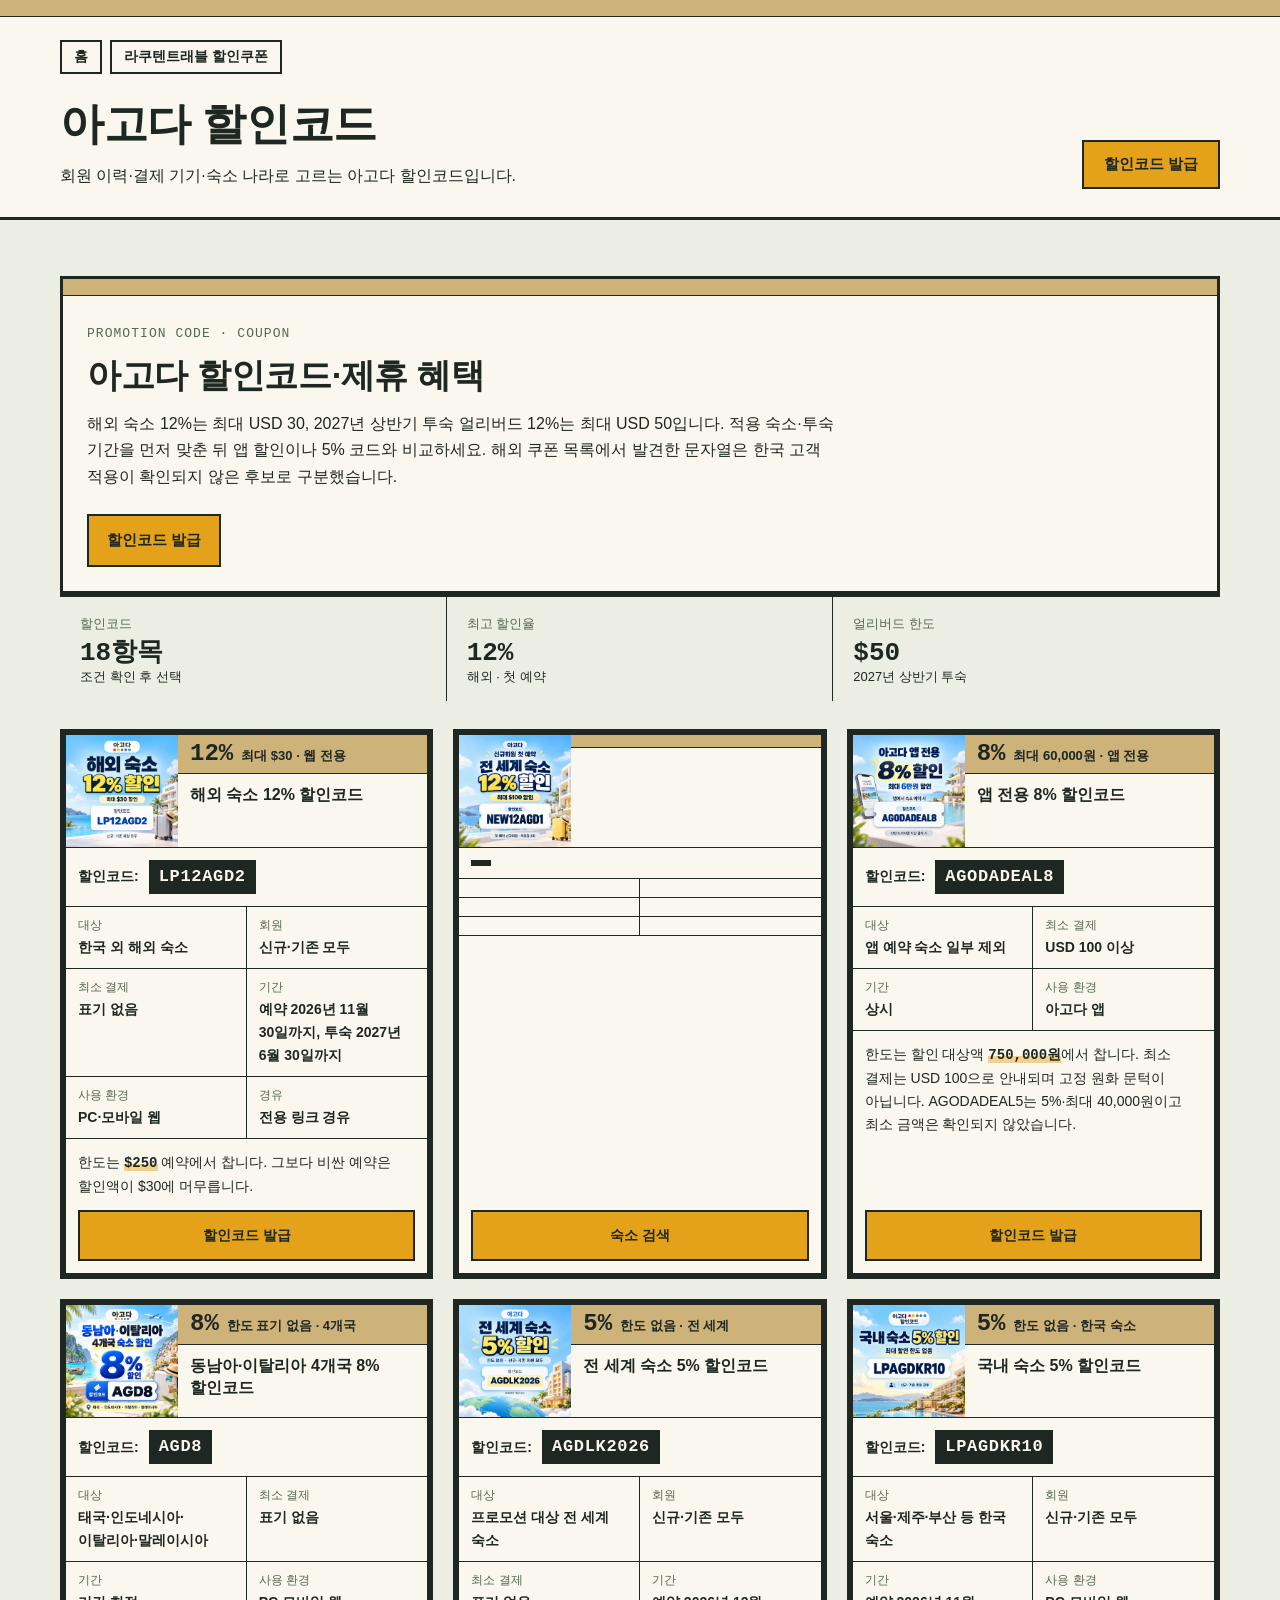
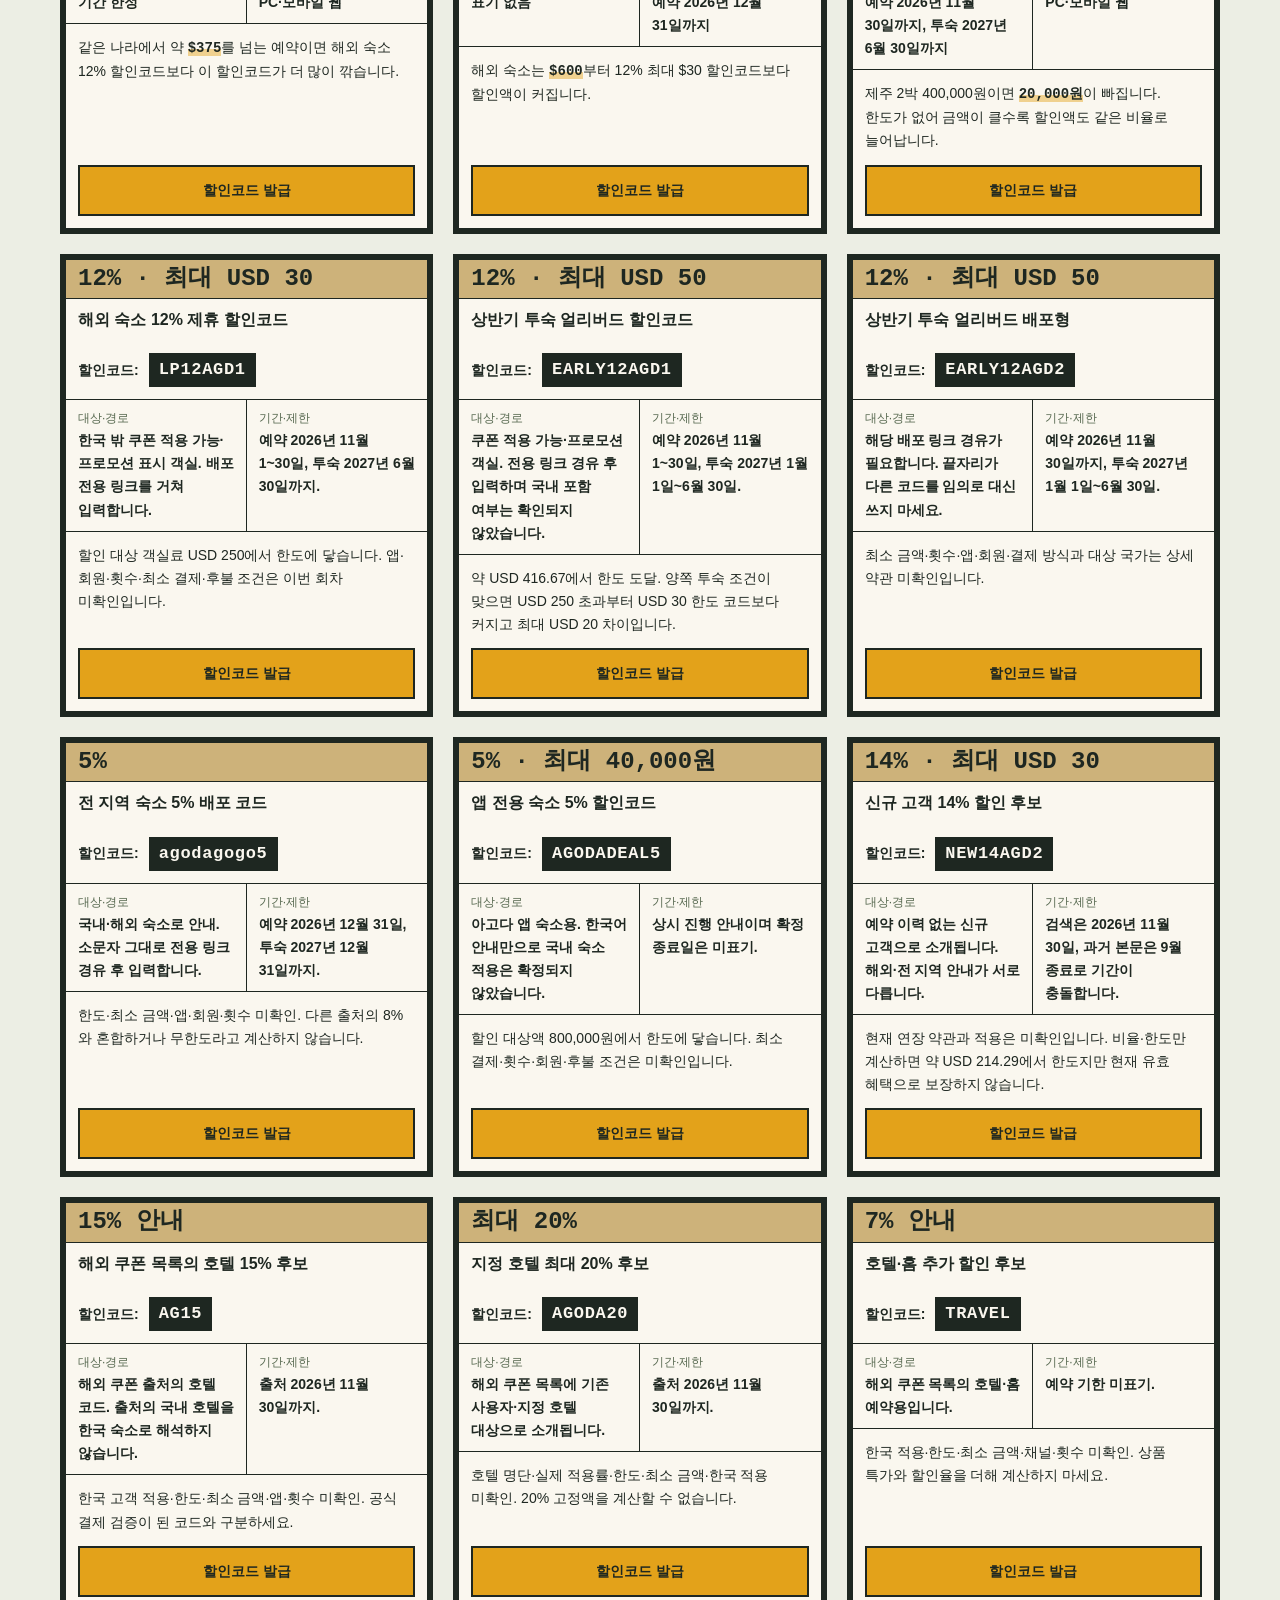
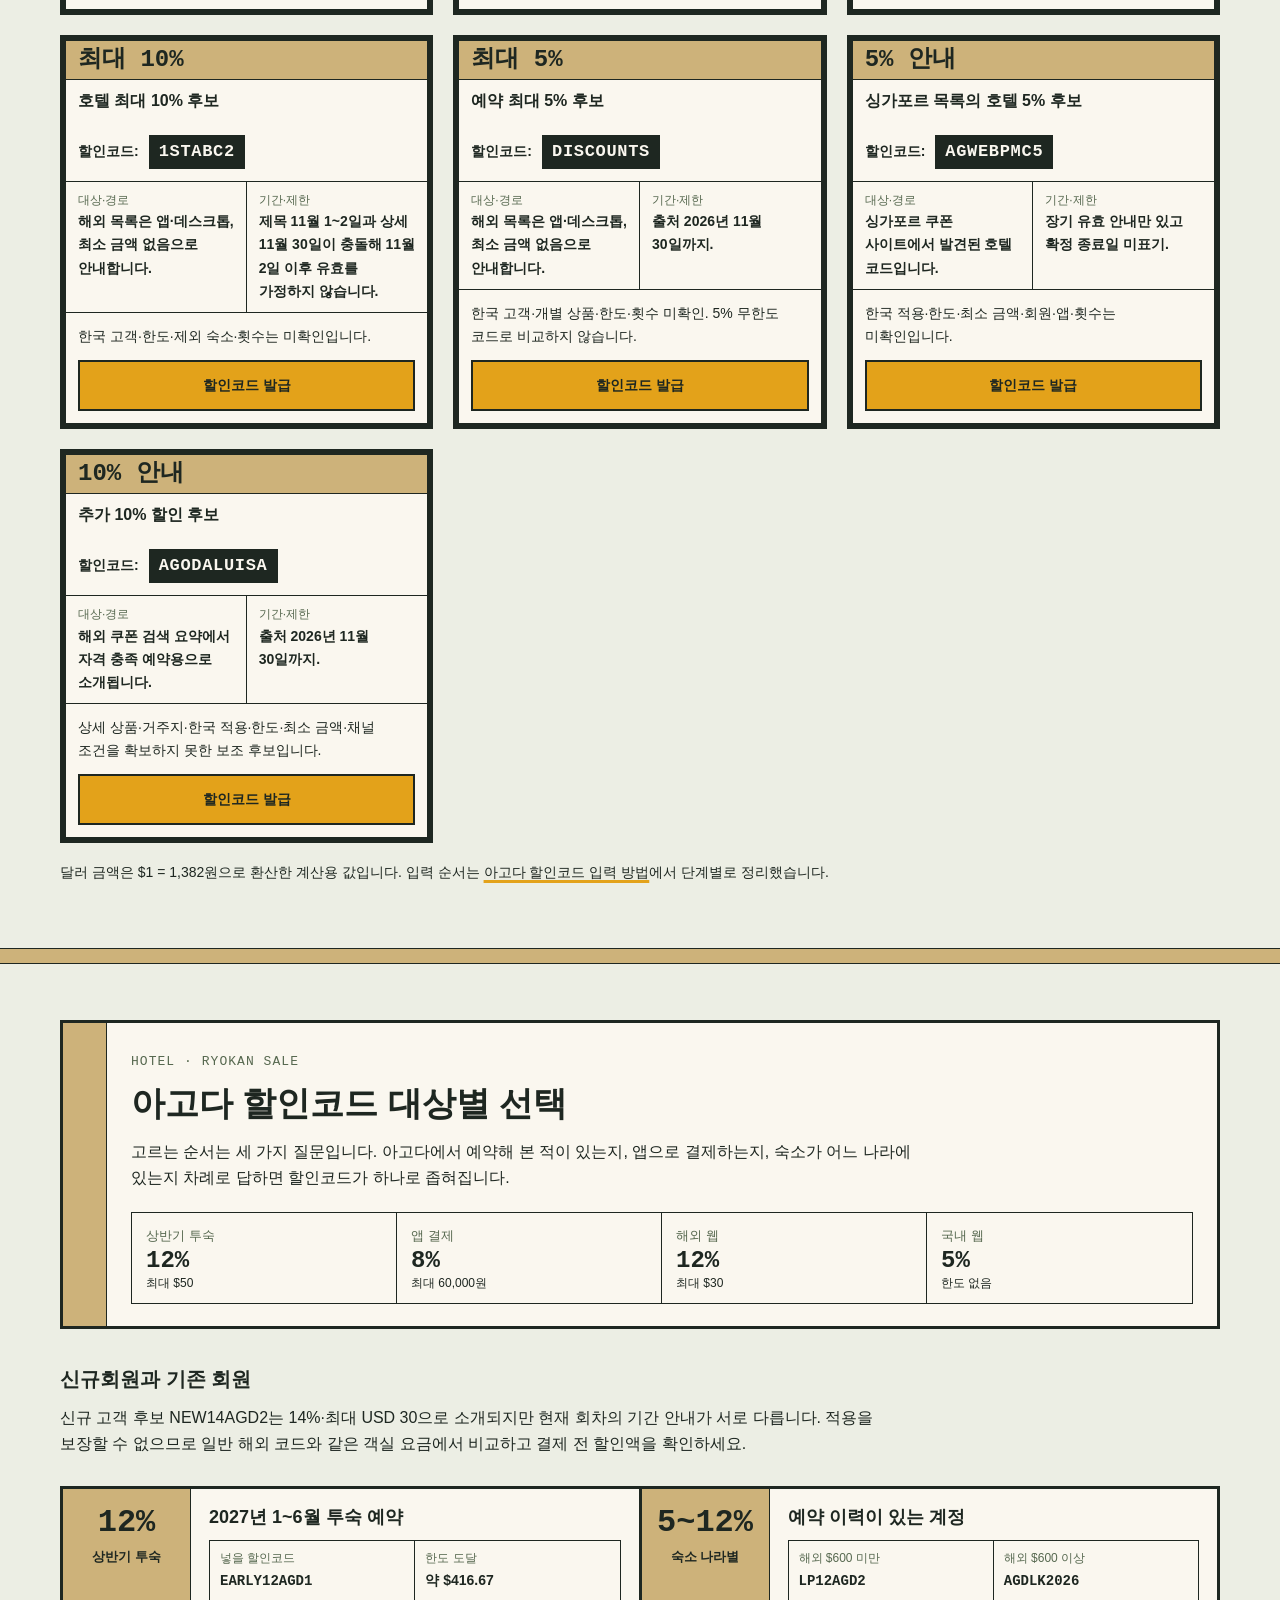
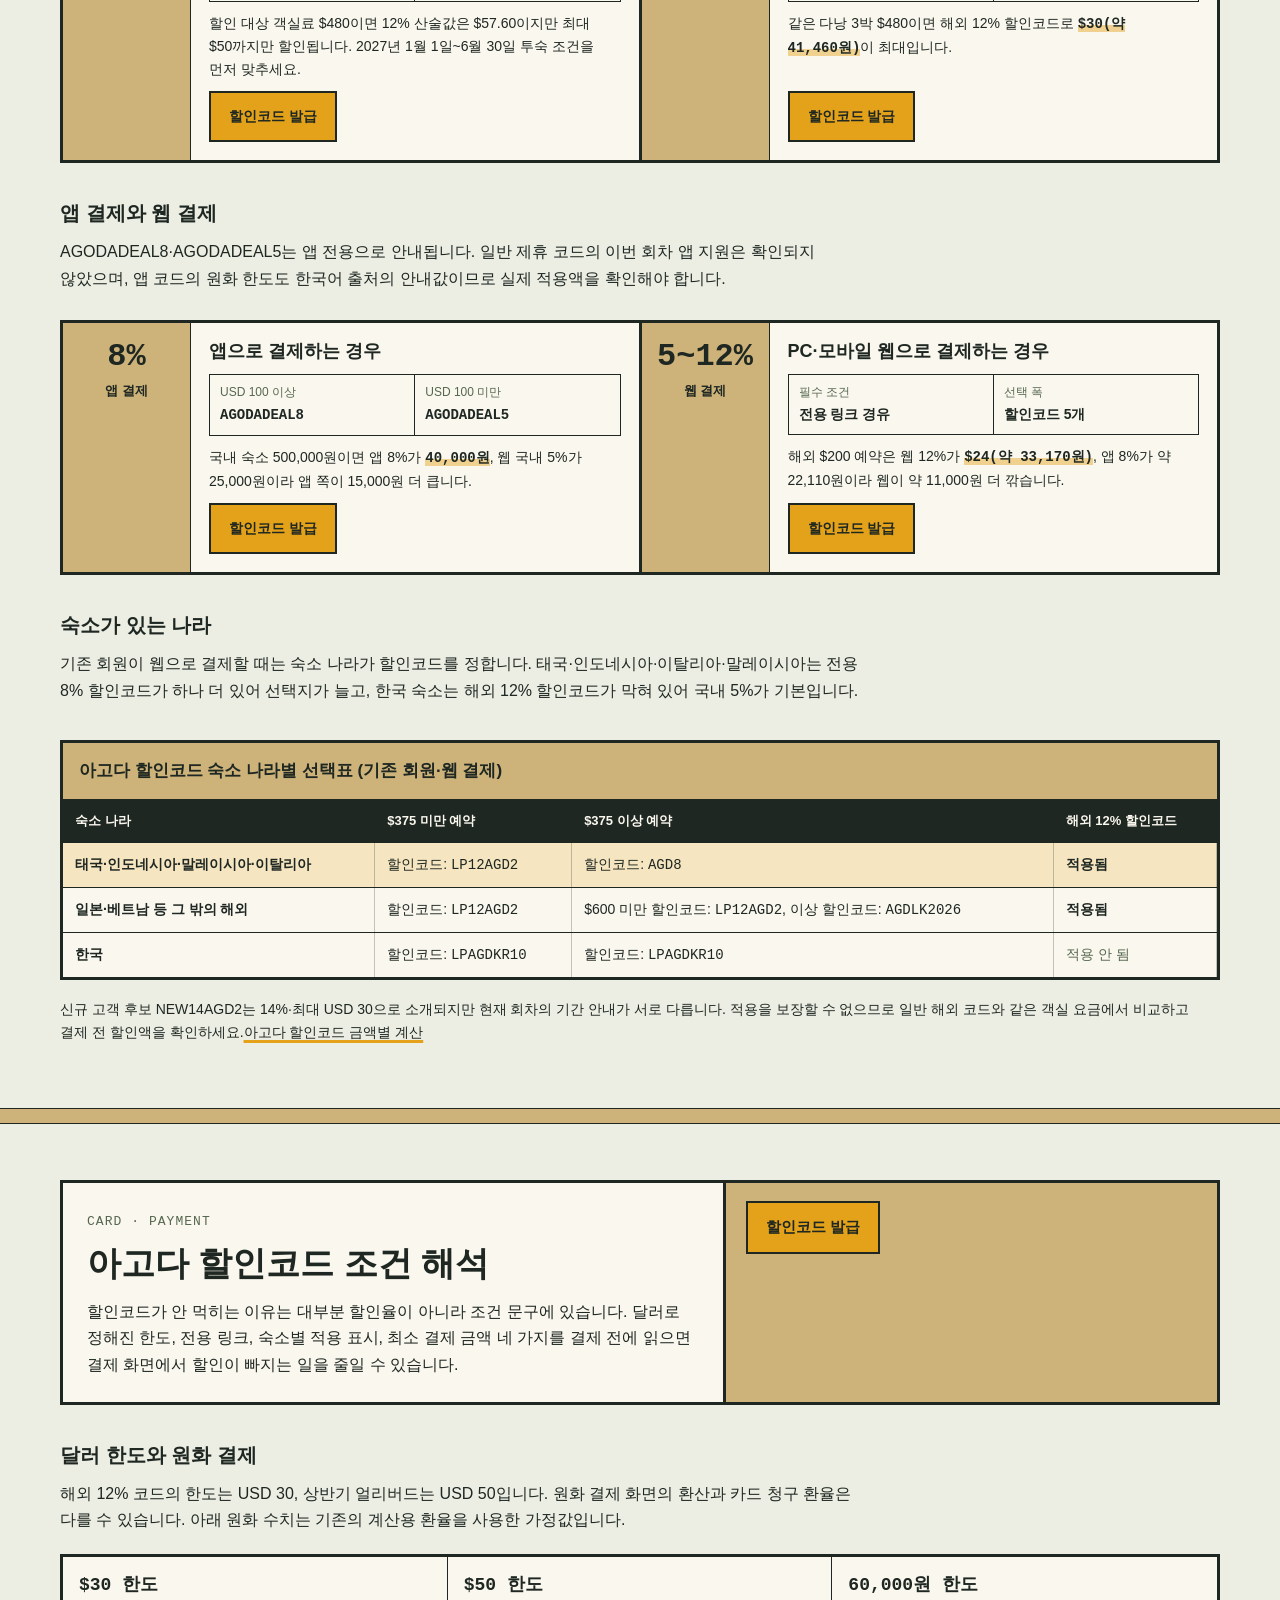
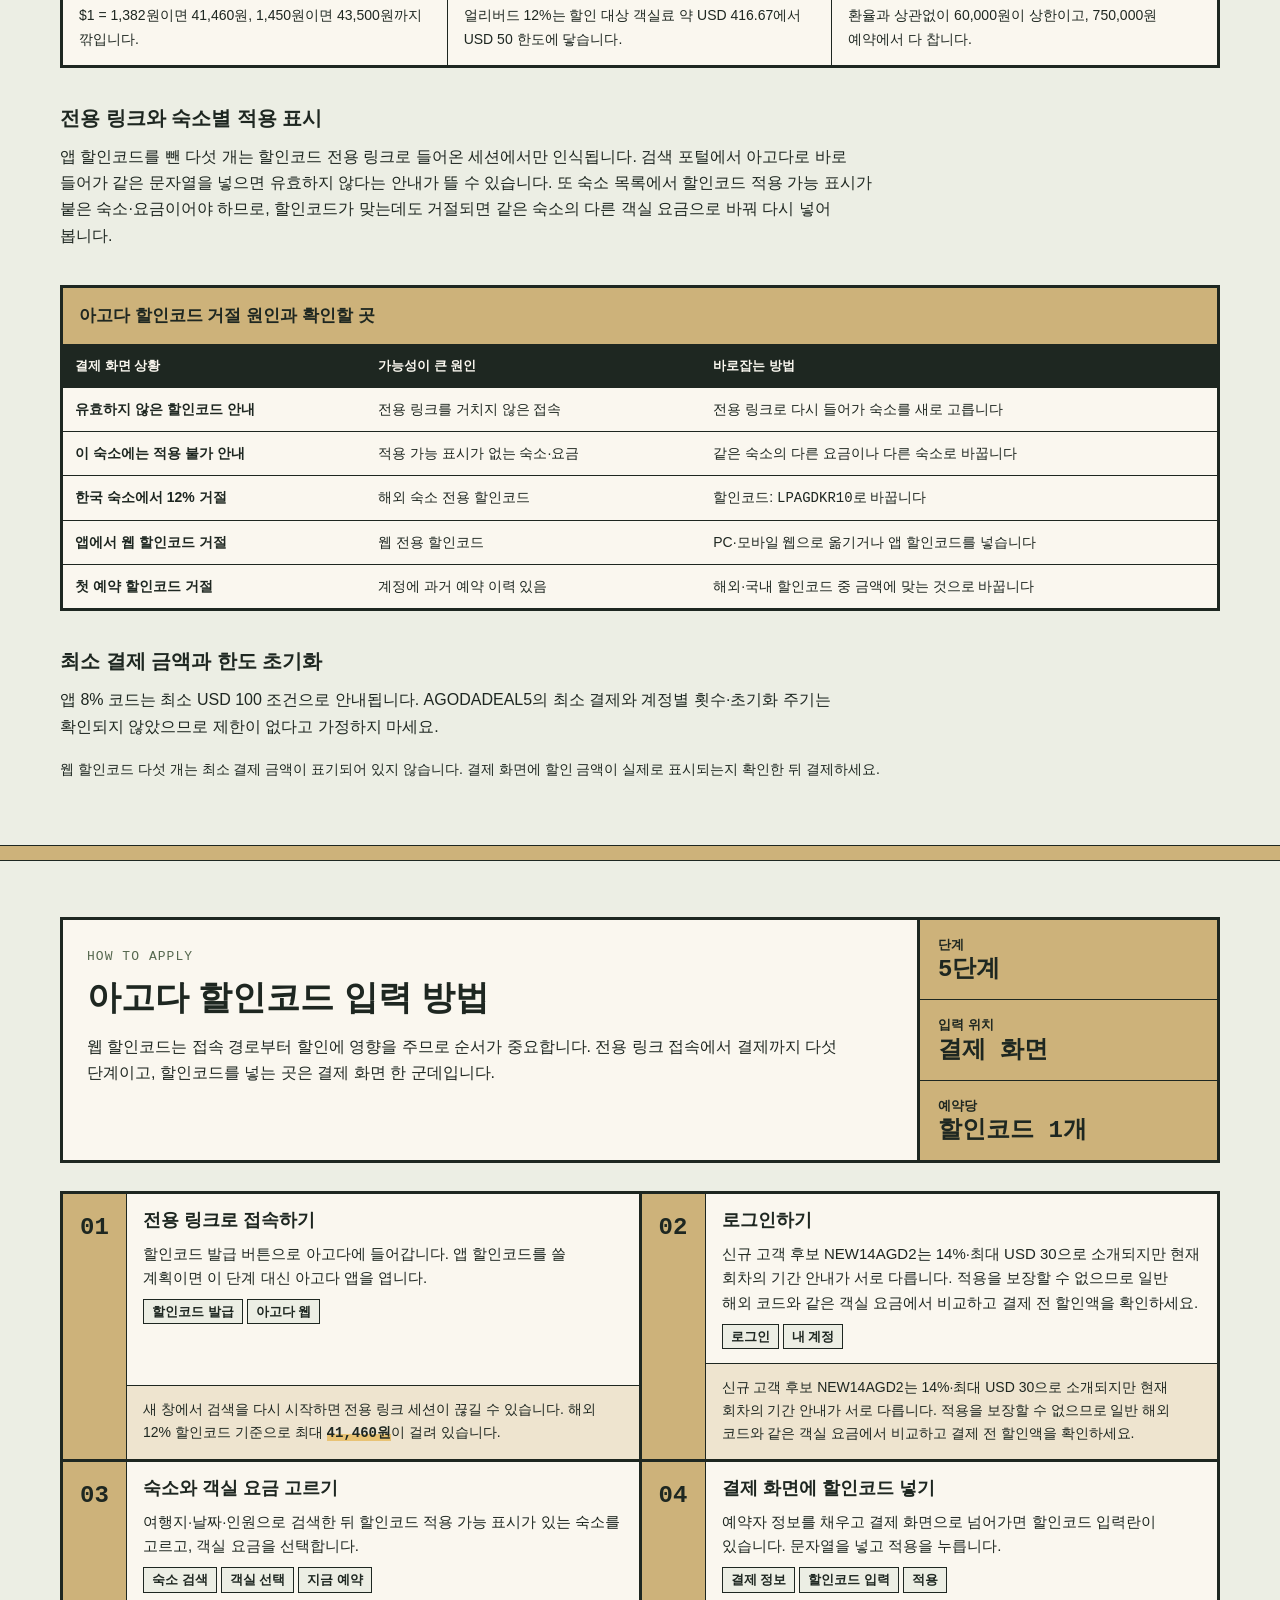
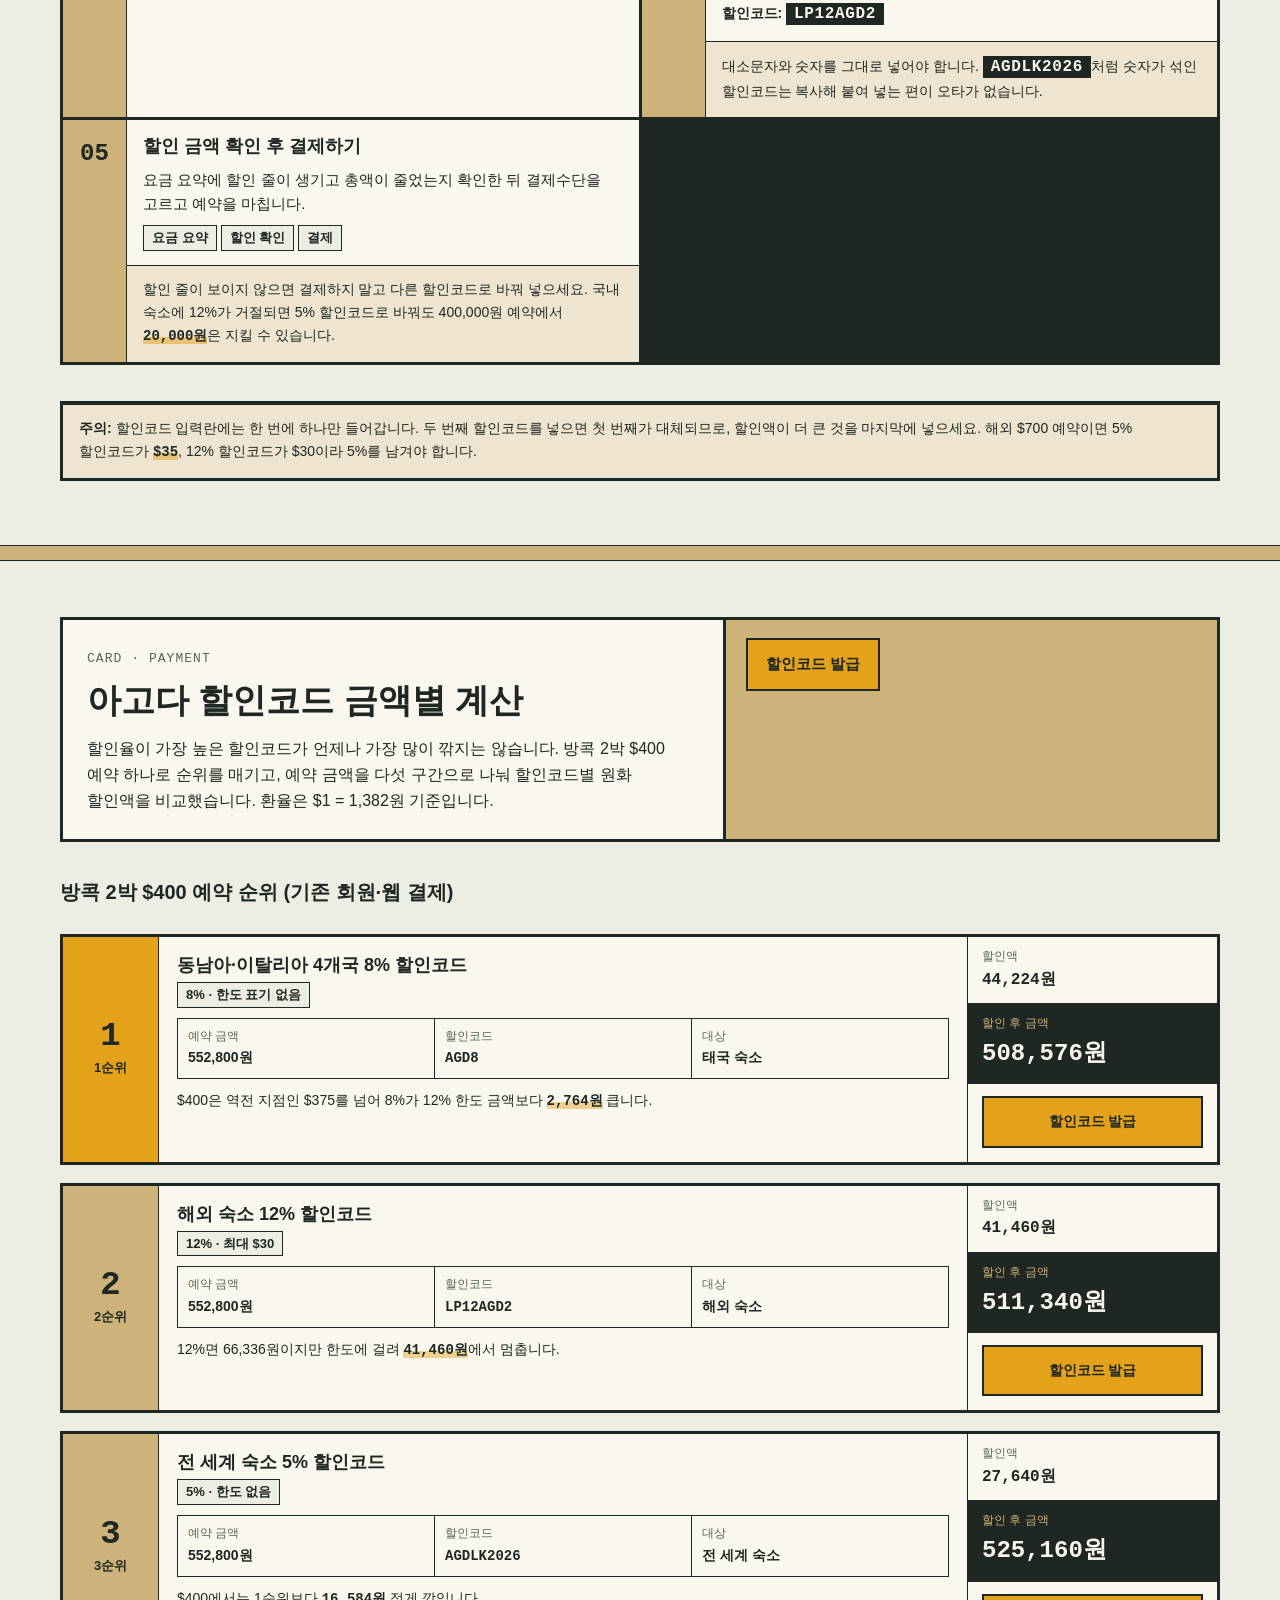
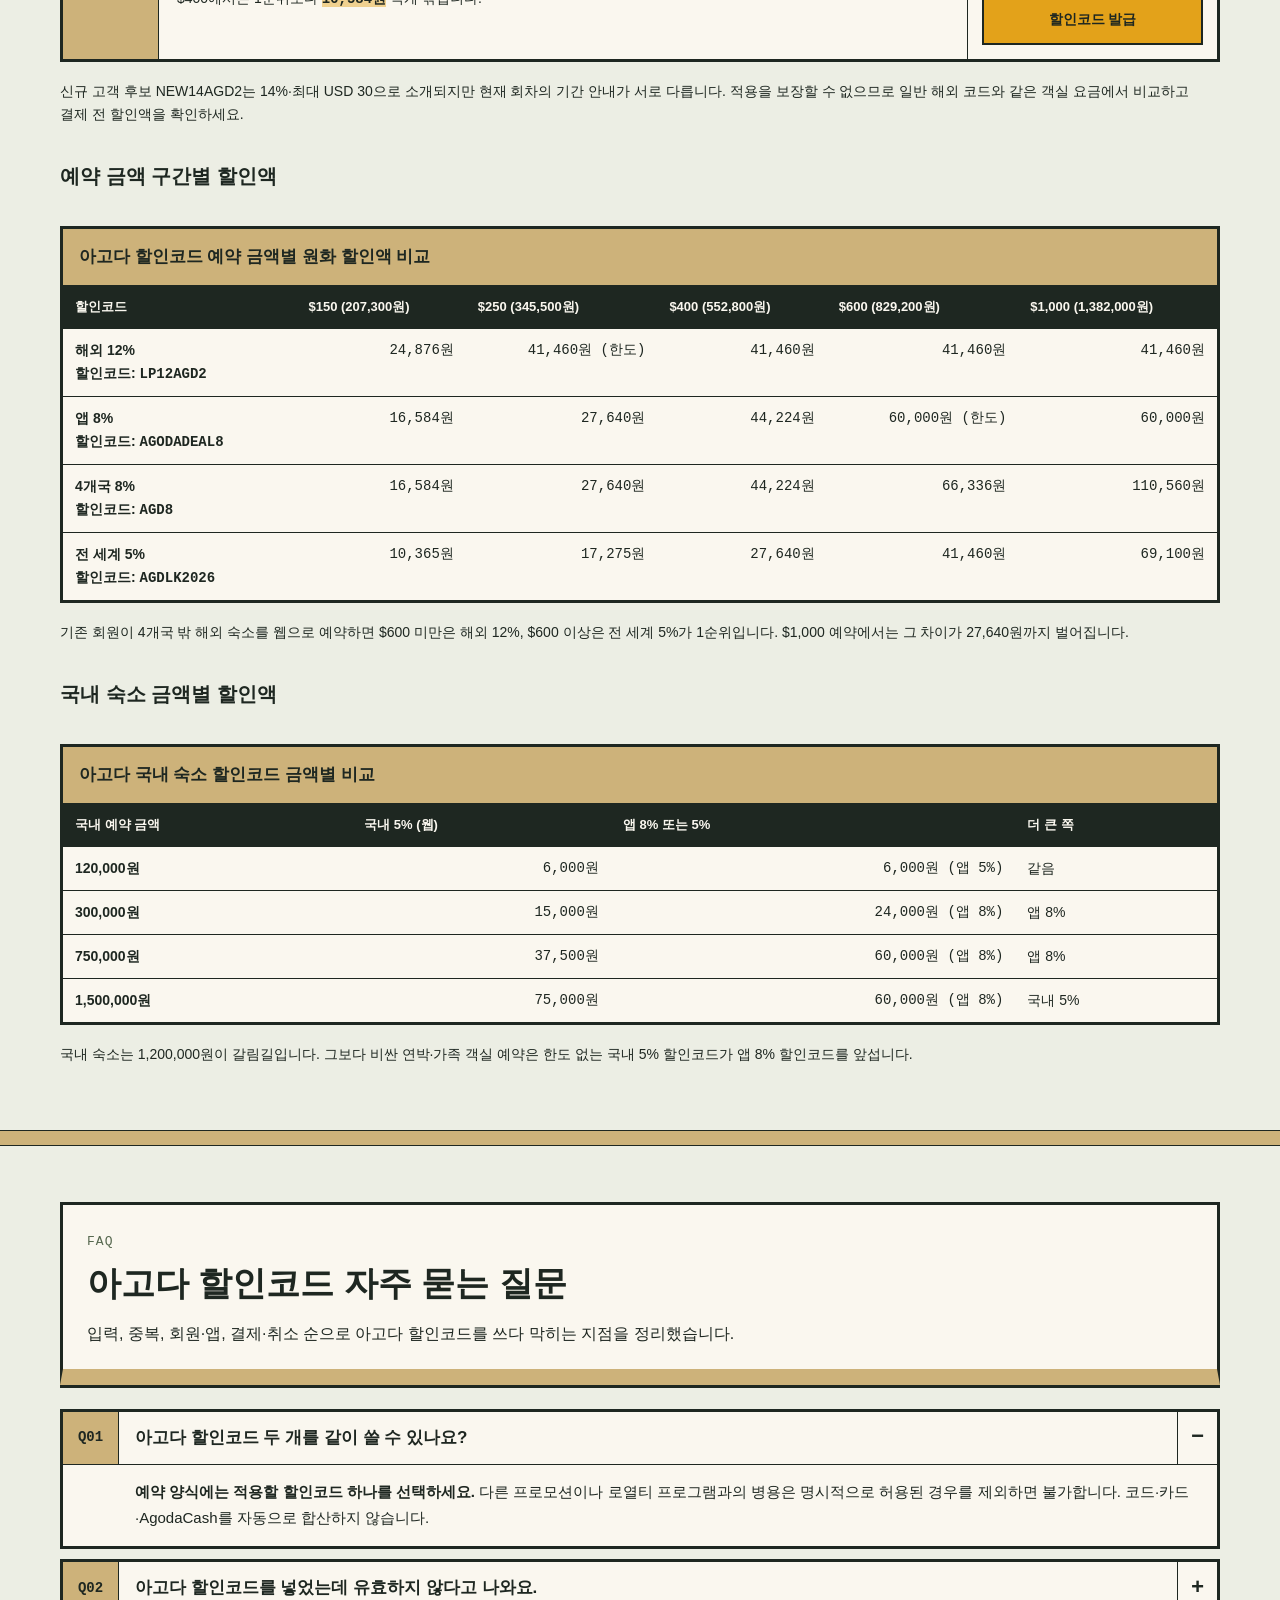
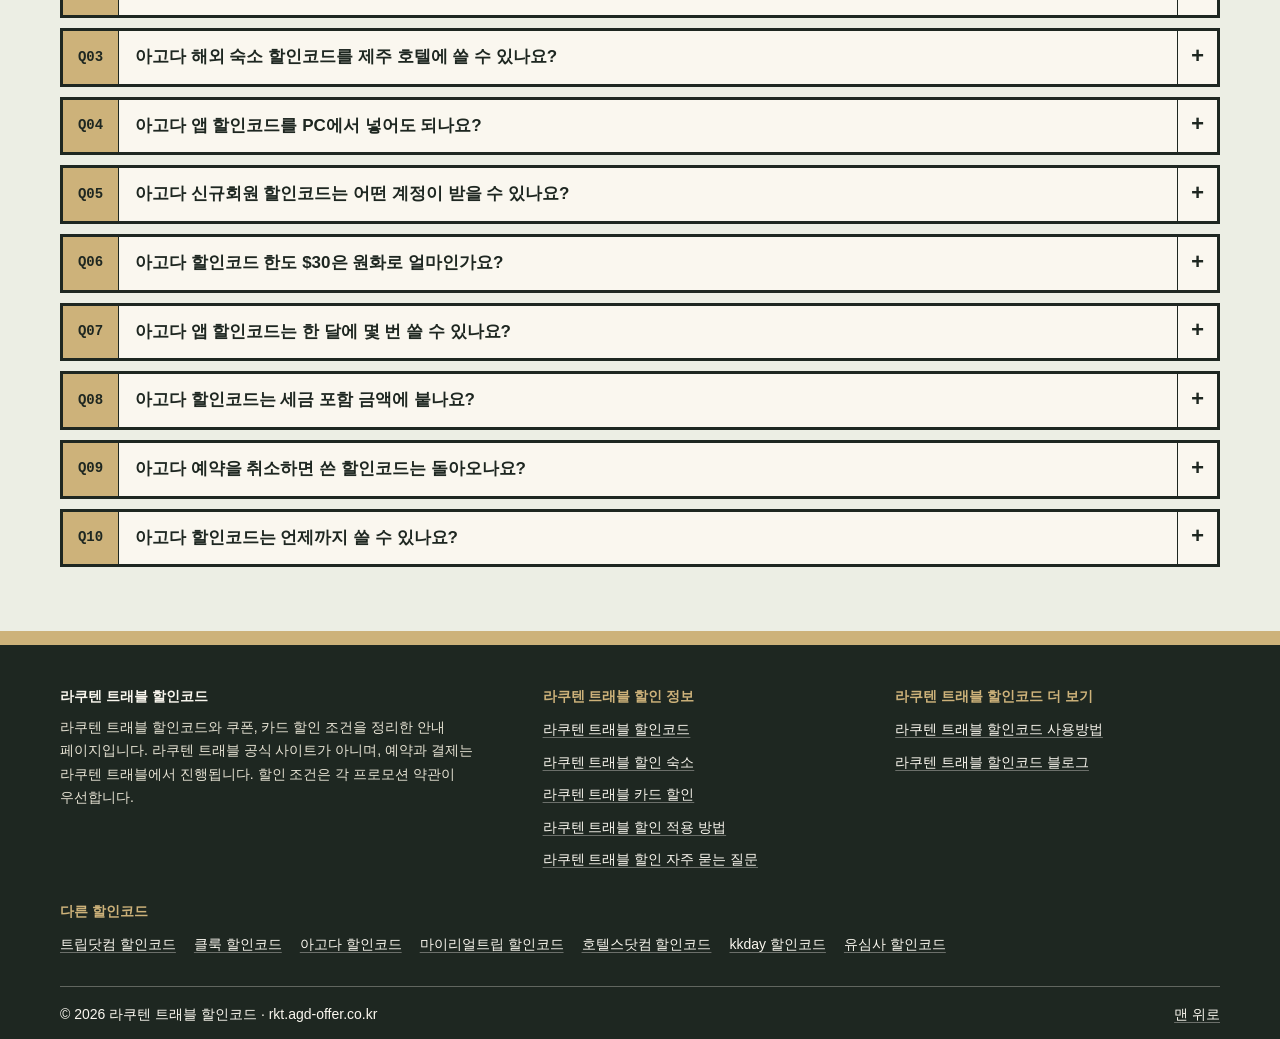
==== commit 2c18439d: "업데이트: 2026-11 검토한 페이지 9장 반영" ====
--- a/agoda/index.html
+++ b/agoda/index.html
@@ -4,19 +4,19 @@
 <meta charset="UTF-8">
 <meta name="viewport" content="width=device-width, initial-scale=1.0">
 <title>아고다 할인코드</title>
-<meta name="description" content="아고다 할인코드 6가지를 정리했습니다. 해외 숙소 12%는 $250에서 한도 $30이 차고, 신규회원 첫 예약 12%는 최대 $100까지 할인됩니다.">
+<meta name="description" content="아고다 일반·얼리버드·앱 할인코드와 해외 쿠폰 후보의 대상, 한도, 예약 기간을 비교합니다.">
 <meta name="robots" content="index, follow">
 <link rel="canonical" href="https://rkt.agd-offer.co.kr/agoda/">
 <meta property="og:site_name" content="라쿠텐 트래블 할인코드">
 <meta property="og:locale" content="ko_KR">
 <meta property="og:type" content="website">
 <meta property="og:title" content="아고다 할인코드">
-<meta property="og:description" content="아고다 할인코드 6가지를 정리했습니다. 해외 숙소 12%는 $250에서 한도 $30이 차고, 신규회원 첫 예약 12%는 최대 $100까지 할인됩니다.">
+<meta property="og:description" content="아고다 일반·얼리버드·앱 할인코드와 해외 쿠폰 후보의 대상, 한도, 예약 기간을 비교합니다.">
 <meta property="og:url" content="https://rkt.agd-offer.co.kr/agoda/">
 <meta name="twitter:card" content="summary">
 <meta name="twitter:title" content="아고다 할인코드">
-<meta name="twitter:description" content="아고다 할인코드 6가지를 정리했습니다. 해외 숙소 12%는 $250에서 한도 $30이 차고, 신규회원 첫 예약 12%는 최대 $100까지 할인됩니다.">
-<script type="application/ld+json">{"@context": "https://schema.org", "@graph": [{"@type": "WebPage", "@id": "https://rkt.agd-offer.co.kr/agoda/#webpage", "url": "https://rkt.agd-offer.co.kr/agoda/", "name": "아고다 할인코드", "inLanguage": "ko-KR", "description": "아고다 할인코드 6가지를 정리했습니다. 해외 숙소 12%는 $250에서 한도 $30이 차고, 신규회원 첫 예약 12%는 최대 $100까지 할인됩니다.", "breadcrumb": {"@id": "https://rkt.agd-offer.co.kr/agoda/#breadcrumb"}}, {"@type": "BreadcrumbList", "@id": "https://rkt.agd-offer.co.kr/agoda/#breadcrumb", "itemListElement": [{"@type": "ListItem", "position": 1, "name": "홈", "item": "https://rkt.agd-offer.co.kr/"}, {"@type": "ListItem", "position": 2, "name": "아고다 할인코드", "item": "https://rkt.agd-offer.co.kr/agoda/"}]}, {"@type": "ItemList", "name": "아고다 할인코드 6가지", "itemListElement": [{"@type": "ListItem", "position": 1, "name": "해외 숙소 12% 할인코드 LP12AGD2 (최대 $30)"}, {"@type": "ListItem", "position": 2, "name": "신규회원 첫 예약 할인코드 NEW12AGD1 (12%, 최대 $100)"}, {"@type": "ListItem", "position": 3, "name": "앱 전용 8% 할인코드 AGODADEAL8 (최대 60,000원)"}, {"@type": "ListItem", "position": 4, "name": "동남아·이탈리아 4개국 8% 할인코드 AGD8"}, {"@type": "ListItem", "position": 5, "name": "전 세계 숙소 5% 할인코드 AGDLK2026"}, {"@type": "ListItem", "position": 6, "name": "국내 숙소 5% 할인코드 LPAGDKR10"}]}, {"@type": "HowTo", "name": "아고다 할인코드 입력 방법", "step": [{"@type": "HowToStep", "position": 1, "name": "전용 링크로 접속하기", "text": "할인코드 발급 버튼으로 아고다에 들어갑니다. 앱 할인코드는 아고다 앱을 엽니다."}, {"@type": "HowToStep", "position": 2, "name": "로그인하기", "text": "신규회원 할인코드는 가입 후, 기존 회원은 평소 계정으로 로그인합니다."}, {"@type": "HowToStep", "position": 3, "name": "숙소와 객실 요금 고르기", "text": "할인코드 적용 가능 표시가 있는 숙소와 객실 요금을 선택합니다."}, {"@type": "HowToStep", "position": 4, "name": "결제 화면에 할인코드 넣기", "text": "결제 화면의 할인코드 입력란에 문자열을 넣고 적용을 누릅니다."}, {"@type": "HowToStep", "position": 5, "name": "할인 금액 확인 후 결제하기", "text": "요금 요약에 할인 줄이 생겼는지 확인한 뒤 결제합니다."}]}, {"@type": "FAQPage", "mainEntity": [{"@type": "Question", "name": "아고다 할인코드 두 개를 같이 쓸 수 있나요?", "acceptedAnswer": {"@type": "Answer", "text": "같이 쓸 수 없습니다. 예약 한 건의 할인코드 입력란에는 하나만 적용되고, 새로 넣으면 기존 할인코드가 바뀝니다."}}, {"@type": "Question", "name": "아고다 할인코드를 넣었는데 유효하지 않다고 나와요.", "acceptedAnswer": {"@type": "Answer", "text": "대부분 접속 경로나 숙소 조건 문제입니다. 웹 할인코드는 전용 링크를 거친 세션에서만 인식되고, 할인코드 적용 가능 표시가 있는 요금이어야 합니다."}}, {"@type": "Question", "name": "아고다 해외 숙소 할인코드를 제주 호텔에 쓸 수 있나요?", "acceptedAnswer": {"@type": "Answer", "text": "쓸 수 없습니다. 해외 12% 할인코드는 한국 밖 숙소 전용이며, 국내 숙소는 국내 5% 할인코드 LPAGDKR10을 씁니다."}}, {"@type": "Question", "name": "아고다 앱 할인코드를 PC에서 넣어도 되나요?", "acceptedAnswer": {"@type": "Answer", "text": "적용되지 않습니다. 앱 8%·5% 할인코드는 아고다 앱 결제 화면에서만 할인이 들어갑니다."}}, {"@type": "Question", "name": "아고다 신규회원 할인코드는 어떤 계정이 받을 수 있나요?", "acceptedAnswer": {"@type": "Answer", "text": "아고다에서 예약한 이력이 없는 계정만 받습니다. 배포처마다 문자열이 달라질 수 있어 결제 화면의 할인 금액으로 판단합니다."}}, {"@type": "Question", "name": "아고다 할인코드 한도 $30은 원화로 얼마인가요?", "acceptedAnswer": {"@type": "Answer", "text": "결제 시점 환율로 바뀝니다. $1 = 1,382원이면 41,460원입니다."}}, {"@type": "Question", "name": "아고다 앱 할인코드는 한 달에 몇 번 쓸 수 있나요?", "acceptedAnswer": {"@type": "Answer", "text": "횟수보다 30일 주기 사용 한도가 기준입니다. 같은 주기 안에서 여러 번 예약하면 뒤 예약의 할인이 줄 수 있습니다."}}, {"@type": "Question", "name": "아고다 할인코드는 세금 포함 금액에 붙나요?", "acceptedAnswer": {"@type": "Answer", "text": "결제 화면 요금 요약에 찍힌 할인 줄이 기준입니다. 숙소 비교는 할인 후 총액끼리 합니다."}}, {"@type": "Question", "name": "아고다 예약을 취소하면 쓴 할인코드는 돌아오나요?", "acceptedAnswer": {"@type": "Answer", "text": "다시 쓸 수 있다고 보장되지 않습니다. 일정이 바뀔 수 있으면 무료 취소 요금을 고릅니다."}}, {"@type": "Question", "name": "아고다 할인코드는 언제까지 쓸 수 있나요?", "acceptedAnswer": {"@type": "Answer", "text": "앱 할인코드는 상시, 나머지 다섯 개는 기간 한정입니다. 마감 전에 예약하면 그보다 늦은 날짜의 투숙도 할인됩니다."}}]}]}</script>
+<meta name="twitter:description" content="아고다 일반·얼리버드·앱 할인코드와 해외 쿠폰 후보의 대상, 한도, 예약 기간을 비교합니다.">
+<script type="application/ld+json">{"@context":"https://schema.org","@graph":[{"@type":"WebPage","@id":"https://rkt.agd-offer.co.kr/agoda/#webpage","url":"https://rkt.agd-offer.co.kr/agoda/","name":"아고다 할인코드","inLanguage":"ko-KR","description":"아고다 해외·국내·앱·상반기 얼리버드 할인코드의 한도와 적용 조건을 비교합니다.","breadcrumb":{"@id":"https://rkt.agd-offer.co.kr/agoda/#breadcrumb"}},{"@type":"BreadcrumbList","@id":"https://rkt.agd-offer.co.kr/agoda/#breadcrumb","itemListElement":[{"@type":"ListItem","position":1,"name":"홈","item":"https://rkt.agd-offer.co.kr/"},{"@type":"ListItem","position":2,"name":"아고다 할인코드","item":"https://rkt.agd-offer.co.kr/agoda/"}]},{"@type":"ItemList","name":"아고다 할인코드·제휴 혜택","itemListElement":[{"@type":"ListItem","position":1,"name":"해외 숙소 12% 할인코드","url":"https://rkt.agd-offer.co.kr/agoda/#ag-c01"},{"@type":"ListItem","position":2,"name":"앱 전용 8% 할인코드","url":"https://rkt.agd-offer.co.kr/agoda/#ag-c03"},{"@type":"ListItem","position":3,"name":"동남아·이탈리아 4개국 8% 할인코드","url":"https://rkt.agd-offer.co.kr/agoda/#ag-c04"},{"@type":"ListItem","position":4,"name":"전 세계 숙소 5% 할인코드","url":"https://rkt.agd-offer.co.kr/agoda/#ag-c05"},{"@type":"ListItem","position":5,"name":"국내 숙소 5% 할인코드","url":"https://rkt.agd-offer.co.kr/agoda/#ag-c06"},{"@type":"ListItem","position":6,"name":"해외 숙소 12% 제휴 할인코드","url":"https://rkt.agd-offer.co.kr/agoda/#offer-added-1"},{"@type":"ListItem","position":7,"name":"상반기 투숙 얼리버드 할인코드","url":"https://rkt.agd-offer.co.kr/agoda/#offer-added-2"},{"@type":"ListItem","position":8,"name":"상반기 투숙 얼리버드 배포형","url":"https://rkt.agd-offer.co.kr/agoda/#offer-added-3"},{"@type":"ListItem","position":9,"name":"전 지역 숙소 5% 배포 코드","url":"https://rkt.agd-offer.co.kr/agoda/#offer-added-4"},{"@type":"ListItem","position":10,"name":"앱 전용 숙소 5% 할인코드","url":"https://rkt.agd-offer.co.kr/agoda/#offer-added-5"},{"@type":"ListItem","position":11,"name":"신규 고객 14% 할인 후보","url":"https://rkt.agd-offer.co.kr/agoda/#offer-added-6"},{"@type":"ListItem","position":12,"name":"해외 쿠폰 목록의 호텔 15% 후보","url":"https://rkt.agd-offer.co.kr/agoda/#offer-added-7"},{"@type":"ListItem","position":13,"name":"지정 호텔 최대 20% 후보","url":"https://rkt.agd-offer.co.kr/agoda/#offer-added-8"},{"@type":"ListItem","position":14,"name":"호텔·홈 추가 할인 후보","url":"https://rkt.agd-offer.co.kr/agoda/#offer-added-9"},{"@type":"ListItem","position":15,"name":"호텔 최대 10% 후보","url":"https://rkt.agd-offer.co.kr/agoda/#offer-added-10"},{"@type":"ListItem","position":16,"name":"예약 최대 5% 후보","url":"https://rkt.agd-offer.co.kr/agoda/#offer-added-11"},{"@type":"ListItem","position":17,"name":"싱가포르 목록의 호텔 5% 후보","url":"https://rkt.agd-offer.co.kr/agoda/#offer-added-12"},{"@type":"ListItem","position":18,"name":"추가 10% 할인 후보","url":"https://rkt.agd-offer.co.kr/agoda/#offer-added-13"}],"numberOfItems":18},{"@type":"HowTo","name":"아고다 할인코드 입력 방법","step":[{"@type":"HowToStep","position":1,"name":"전용 링크로 접속하기","text":"할인코드 발급 버튼으로 아고다에 들어갑니다. 앱 할인코드는 아고다 앱을 엽니다."},{"@type":"HowToStep","position":2,"name":"로그인하기","text":"신규회원 할인코드는 가입 후, 기존 회원은 평소 계정으로 로그인합니다."},{"@type":"HowToStep","position":3,"name":"숙소와 객실 요금 고르기","text":"할인코드 적용 가능 표시가 있는 숙소와 객실 요금을 선택합니다."},{"@type":"HowToStep","position":4,"name":"결제 화면에 할인코드 넣기","text":"결제 화면의 할인코드 입력란에 문자열을 넣고 적용을 누릅니다."},{"@type":"HowToStep","position":5,"name":"할인 금액 확인 후 결제하기","text":"요금 요약에 할인 줄이 생겼는지 확인한 뒤 결제합니다."}]},{"@type":"FAQPage","mainEntity":[{"@type":"Question","name":"아고다 할인코드 두 개를 같이 쓸 수 있나요?","acceptedAnswer":{"@type":"Answer","text":"예약 양식에는 적용할 할인코드 하나를 선택하세요. 다른 프로모션이나 로열티 프로그램과의 병용은 명시적으로 허용된 경우를 제외하면 불가합니다. 코드·카드·AgodaCash를 자동으로 합산하지 않습니다."}},{"@type":"Question","name":"아고다 할인코드를 넣었는데 유효하지 않다고 나와요.","acceptedAnswer":{"@type":"Answer","text":"대부분 접속 경로나 숙소 조건 문제입니다. 웹 할인코드는 전용 링크를 거친 세션에서만 인식됩니다. 전용 링크로 다시 들어가 숙소를 새로 고른 뒤에도 안 되면, 할인코드 적용 가능 표시가 없는 요금일 가능성이 큽니다."}},{"@type":"Question","name":"아고다 해외 숙소 할인코드를 제주 호텔에 쓸 수 있나요?","acceptedAnswer":{"@type":"Answer","text":"LP12AGD1·LP12AGD2는 한국 밖 숙소용입니다. 국내 숙소는 LPAGDKR10의 5%·한도 없음 조건을 확인하세요. 앱 코드와 얼리버드의 국내 포함 여부는 확인되지 않아 국내 적용을 보장하지 않습니다."}},{"@type":"Question","name":"아고다 앱 할인코드를 PC에서 넣어도 되나요?","acceptedAnswer":{"@type":"Answer","text":"적용되지 않습니다. 앱 8%·5% 할인코드는 아고다 앱 결제 화면에서만 할인이 들어갑니다. 반대로 전용 링크 할인코드는 앱에서 거절되니 결제할 기기에 맞춰 고릅니다."}},{"@type":"Question","name":"아고다 신규회원 할인코드는 어떤 계정이 받을 수 있나요?","acceptedAnswer":{"@type":"Answer","text":"신규 고객 후보는 예약 이력이 없는 고객으로 소개됩니다. NEW14AGD2의 현재 연장 약관과 대상 지역은 출처가 달라 결제 전 확인이 필요합니다. 종료된 신규 할인코드의 한도나 조건을 옮기지 마세요."}},{"@type":"Question","name":"아고다 할인코드 한도 $30은 원화로 얼마인가요?","acceptedAnswer":{"@type":"Answer","text":"결제 시점 환율로 바뀝니다. $1 = 1,382원이면 41,460원 이고, 환율이 오르면 원화 한도도 커집니다. 앱 할인코드만 원화 60,000원으로 고정입니다."}},{"@type":"Question","name":"아고다 앱 할인코드는 한 달에 몇 번 쓸 수 있나요?","acceptedAnswer":{"@type":"Answer","text":"공통 횟수와 초기화 주기는 확인되지 않았습니다. 계정의 쿠폰 상세와 예약 화면에 표시되는 조건을 확인하세요."}},{"@type":"Question","name":"아고다 할인코드는 세금 포함 금액에 붙나요?","acceptedAnswer":{"@type":"Answer","text":"별도 명시가 없으면 현지 세금·서비스 수수료·추가 요금은 할인 대상에서 빠집니다. 할인 대상 객실료를 B, 별도 비용을 T라고 하면 최종액은 B−할인액+T입니다. 예를 들어 B=USD 240, T=USD 36이면 12% 할인 후 USD 247.20입니다."}},{"@type":"Question","name":"아고다 예약을 취소하면 쓴 할인코드는 돌아오나요?","acceptedAnswer":{"@type":"Answer","text":"재사용 가능 여부는 각 쿠폰 상세를 확인해야 합니다. 일반 코드와 앱 코드의 취소 후 복원 조건은 이번 자료에서 확인되지 않았습니다. 무료 취소 가능 여부와 쿠폰 복원은 별개의 조건입니다."}},{"@type":"Question","name":"아고다 할인코드는 언제까지 쓸 수 있나요?","acceptedAnswer":{"@type":"Answer","text":"예약 마감과 투숙 기한을 따로 확인하세요. LP12AGD1·LP12AGD2·LPAGDKR10은 2026년 11월 30일까지 예약하고 2027년 6월 30일까지 투숙하는 안내입니다. 얼리버드는 같은 예약 마감에 2027년 1~6월 투숙 조건이 추가됩니다. 앱 코드는 확정 종료일 미표기입니다."}}]}]}</script>
 <style>
 html{scroll-behavior:smooth}
 body{margin:0;background:#ECEEE4;color:#1E2721;font-family:-apple-system,BlinkMacSystemFont,"Apple SD Gothic Neo","Pretendard","Noto Sans KR",sans-serif;-webkit-text-size-adjust:100%}
@@ -464,7 +464,7 @@
       <h1>아고다 할인코드</h1>
       <p class="rx-desc">회원 이력·결제 기기·숙소 나라로 고르는 아고다 할인코드입니다.</p>
     </div>
-    <a class="rx-cta" href="http://app.ac/9j6yAFa23" target="_blank" rel="nofollow sponsored noopener">할인코드 발급</a>
+    <a class="rx-cta" href="https://app.ac/9j6yAFa23" target="_blank" rel="nofollow sponsored noopener">할인코드 발급</a>
   </div>
 </header>
 </div>
@@ -474,22 +474,22 @@
   <div class="rc-wrap">
     <header class="rc-head">
       <div class="rc-intro">
-        <h2 id="ag-list-t">아고다 할인코드 6가지</h2>
-        <p class="rc-lead">지금 쓸 수 있는 아고다 할인코드는 해외 숙소용, 첫 예약용, 앱용, 지정 국가용, 전 세계용, 국내 숙소용 여섯 가지입니다. 할인율은 <strong>5~12%</strong>이고, 첫 예약 할인코드는 한도가 <strong>$100</strong>까지 올라갑니다. 예약 한 건에는 할인코드 하나만 들어갑니다.</p>
+        <h2 id="ag-list-t">아고다 할인코드·제휴 혜택</h2>
+        <p class="rc-lead">해외 숙소 12%는 최대 USD 30, 2027년 상반기 투숙 얼리버드 12%는 최대 USD 50입니다. 적용 숙소·투숙 기간을 먼저 맞춘 뒤 앱 할인이나 5% 코드와 비교하세요. 해외 쿠폰 목록에서 발견한 문자열은 한국 고객 적용이 확인되지 않은 후보로 구분했습니다.</p>
       </div>
-      <div class="rc-headcta"><a class="rc-btn" href="http://app.ac/9j6yAFa23" target="_blank" rel="nofollow sponsored noopener">할인코드 발급</a></div>
+      <div class="rc-headcta"><a class="rc-btn" href="https://app.ac/9j6yAFa23" target="_blank" rel="nofollow sponsored noopener">할인코드 발급</a></div>
     </header>
     <dl class="rc-stats">
-      <div><dt>할인코드</dt><dd>6개<small>웹 5 · 앱 1</small></dd></div>
+      <div><dt>할인코드</dt><dd>18항목<small>조건 확인 후 선택</small></dd></div>
       <div><dt>최고 할인율</dt><dd>12%<small>해외 · 첫 예약</small></dd></div>
-      <div><dt>최대 한도</dt><dd>$100<small>신규회원 첫 예약</small></dd></div>
+      <div><dt>얼리버드 한도</dt><dd>$50<small>2027년 상반기 투숙</small></dd></div>
     </dl>
     <ul class="rc-list">
       <li>
         <article class="rc-card" id="ag-c01">
           <div class="rc-box">
             <div class="rc-top">
-              <figure class="rc-thumb"><img src="images/LP12AGD2.png" alt="아고다 해외 숙소 12% 할인코드" width="250" height="250" loading="lazy"></figure>
+              <figure class="rc-thumb"><img src="/agoda/images/LP12AGD2.png" alt="아고다 해외 숙소 12% 할인코드" width="250" height="250" loading="lazy"></figure>
               <div class="rc-title">
                 <p class="rc-band"><span class="rc-rate">12%</span><span class="rc-cap">최대 $30 · 웹 전용</span></p>
                 <h3>해외 숙소 12% 할인코드</h3>
@@ -500,12 +500,12 @@
               <div><dt>대상</dt><dd>한국 외 해외 숙소</dd></div>
               <div><dt>회원</dt><dd>신규·기존 모두</dd></div>
               <div><dt>최소 결제</dt><dd>표기 없음</dd></div>
-              <div><dt>기간</dt><dd>기간 한정</dd></div>
+              <div><dt>기간</dt><dd>예약 2026년 11월 30일까지, 투숙 2027년 6월 30일까지</dd></div>
               <div><dt>사용 환경</dt><dd>PC·모바일 웹</dd></div>
               <div><dt>경유</dt><dd>전용 링크 경유</dd></div>
             </dl>
             <p class="rc-calc">한도는 <strong>$250</strong> 예약에서 찹니다. 그보다 비싼 예약은 할인액이 $30에 머무릅니다.</p>
-            <a class="rc-btn" href="http://app.ac/9j6yAFa23" target="_blank" rel="nofollow sponsored noopener">할인코드 발급</a>
+            <a class="rc-btn" href="https://app.ac/9j6yAFa23" target="_blank" rel="nofollow sponsored noopener">할인코드 발급</a>
           </div>
         </article>
       </li>
@@ -513,23 +513,23 @@
         <article class="rc-card" id="ag-c02">
           <div class="rc-box">
             <div class="rc-top">
-              <figure class="rc-thumb"><img src="images/NEW12AGD1.png" alt="아고다 신규회원 첫 예약 할인코드" width="250" height="250" loading="lazy"></figure>
+              <figure class="rc-thumb"><img src="/agoda/images/NEW12AGD1.png" alt="아고다 신규회원 첫 예약 할인코드" width="250" height="250" loading="lazy"></figure>
               <div class="rc-title">
-                <p class="rc-band"><span class="rc-rate">12%</span><span class="rc-cap">최대 $100 · 계정당 1회</span></p>
-                <h3>신규회원 첫 예약 할인코드</h3>
+                <p class="rc-band"><span class="rc-rate"></span><span class="rc-cap"></span></p>
+                <h3></h3>
               </div>
             </div>
-            <p class="rc-code">할인코드: <code>NEW12AGD1</code></p>
-            <dl class="rc-grid">
-              <div><dt>대상</dt><dd>국내·해외 전 세계 숙소</dd></div>
-              <div><dt>회원</dt><dd>예약 이력 없는 신규회원</dd></div>
-              <div><dt>사용 횟수</dt><dd>계정당 1회</dd></div>
-              <div><dt>기간</dt><dd>기간 한정</dd></div>
-              <div><dt>사용 환경</dt><dd>PC·모바일 웹</dd></div>
-              <div><dt>경유</dt><dd>전용 링크 경유</dd></div>
-            </dl>
-            <p class="rc-calc">약 <strong>$833</strong> 예약까지 12%가 깎이지 않고 그대로 들어갑니다. 배포처마다 문자열이 달라 결제 화면의 할인 금액으로 확인하세요.</p>
-            <a class="rc-btn" href="http://app.ac/9j6yAFa23" target="_blank" rel="nofollow sponsored noopener">할인코드 발급</a>
+            <p class="rc-code"><code></code></p>
+            <dl class="rc-grid">
+              <div><dt></dt><dd></dd></div>
+              <div><dt></dt><dd></dd></div>
+              <div><dt></dt><dd></dd></div>
+              <div><dt></dt><dd></dd></div>
+              <div><dt></dt><dd></dd></div>
+              <div><dt></dt><dd></dd></div>
+            </dl>
+            <p class="rc-calc"><strong></strong></p>
+            <a class="rc-btn" href="https://app.ac/9j6yAFa23" target="_blank" rel="nofollow sponsored noopener">숙소 검색</a>
           </div>
         </article>
       </li>
@@ -537,7 +537,7 @@
         <article class="rc-card" id="ag-c03">
           <div class="rc-box">
             <div class="rc-top">
-              <figure class="rc-thumb"><img src="images/AGODADEAL8.png" alt="아고다 앱 전용 8% 할인코드" width="250" height="250" loading="lazy"></figure>
+              <figure class="rc-thumb"><img src="/agoda/images/AGODADEAL8.png" alt="아고다 앱 전용 8% 할인코드" width="250" height="250" loading="lazy"></figure>
               <div class="rc-title">
                 <p class="rc-band"><span class="rc-rate">8%</span><span class="rc-cap">최대 60,000원 · 앱 전용</span></p>
                 <h3>앱 전용 8% 할인코드</h3>
@@ -546,12 +546,12 @@
             <p class="rc-code">할인코드: <code>AGODADEAL8</code></p>
             <dl class="rc-grid">
               <div><dt>대상</dt><dd>앱 예약 숙소 일부 제외</dd></div>
-              <div><dt>최소 결제</dt><dd>138,200원 이상</dd></div>
+              <div><dt>최소 결제</dt><dd>USD 100 이상</dd></div>
               <div><dt>기간</dt><dd>상시</dd></div>
               <div><dt>사용 환경</dt><dd>아고다 앱</dd></div>
             </dl>
-            <p class="rc-calc">한도는 <strong>750,000원</strong> 예약에서 찹니다. 138,200원이 안 되는 예약은 같은 앱의 할인코드: <code>AGODADEAL5</code>(5%, 최소 금액 없음)로 바꿔 넣습니다.</p>
-            <a class="rc-btn" href="http://app.ac/9j6yAFa23" target="_blank" rel="nofollow sponsored noopener">할인코드 발급</a>
+            <p class="rc-calc">한도는 할인 대상액 <strong>750,000원</strong>에서 찹니다. 최소 결제는 USD 100으로 안내되며 고정 원화 문턱이 아닙니다. AGODADEAL5는 5%·최대 40,000원이고 최소 금액은 확인되지 않았습니다.</p>
+            <a class="rc-btn" href="https://app.ac/9j6yAFa23" target="_blank" rel="nofollow sponsored noopener">할인코드 발급</a>
           </div>
         </article>
       </li>
@@ -559,7 +559,7 @@
         <article class="rc-card" id="ag-c04">
           <div class="rc-box">
             <div class="rc-top">
-              <figure class="rc-thumb"><img src="images/AGD8.png" alt="아고다 동남아·이탈리아 4개국 8% 할인코드" width="250" height="250" loading="lazy"></figure>
+              <figure class="rc-thumb"><img src="/agoda/images/AGD8.png" alt="아고다 동남아·이탈리아 4개국 8% 할인코드" width="250" height="250" loading="lazy"></figure>
               <div class="rc-title">
                 <p class="rc-band"><span class="rc-rate">8%</span><span class="rc-cap">한도 표기 없음 · 4개국</span></p>
                 <h3>동남아·이탈리아 4개국 8% 할인코드</h3>
@@ -573,7 +573,7 @@
               <div><dt>사용 환경</dt><dd>PC·모바일 웹</dd></div>
             </dl>
             <p class="rc-calc">같은 나라에서 약 <strong>$375</strong>를 넘는 예약이면 해외 숙소 12% 할인코드보다 이 할인코드가 더 많이 깎습니다.</p>
-            <a class="rc-btn" href="http://app.ac/9j6yAFa23" target="_blank" rel="nofollow sponsored noopener">할인코드 발급</a>
+            <a class="rc-btn" href="https://app.ac/9j6yAFa23" target="_blank" rel="nofollow sponsored noopener">할인코드 발급</a>
           </div>
         </article>
       </li>
@@ -581,7 +581,7 @@
         <article class="rc-card" id="ag-c05">
           <div class="rc-box">
             <div class="rc-top">
-              <figure class="rc-thumb"><img src="images/AGDLK2026.png" alt="아고다 전 세계 숙소 5% 할인코드" width="250" height="250" loading="lazy"></figure>
+              <figure class="rc-thumb"><img src="/agoda/images/AGDLK2026.png" alt="아고다 전 세계 숙소 5% 할인코드" width="250" height="250" loading="lazy"></figure>
               <div class="rc-title">
                 <p class="rc-band"><span class="rc-rate">5%</span><span class="rc-cap">한도 없음 · 전 세계</span></p>
                 <h3>전 세계 숙소 5% 할인코드</h3>
@@ -592,10 +592,10 @@
               <div><dt>대상</dt><dd>프로모션 대상 전 세계 숙소</dd></div>
               <div><dt>회원</dt><dd>신규·기존 모두</dd></div>
               <div><dt>최소 결제</dt><dd>표기 없음</dd></div>
-              <div><dt>기간</dt><dd>기간 한정</dd></div>
+              <div><dt>기간</dt><dd>예약 2026년 12월 31일까지</dd></div>
             </dl>
             <p class="rc-calc">해외 숙소는 <strong>$600</strong>부터 12% 최대 $30 할인코드보다 할인액이 커집니다.</p>
-            <a class="rc-btn" href="http://app.ac/9j6yAFa23" target="_blank" rel="nofollow sponsored noopener">할인코드 발급</a>
+            <a class="rc-btn" href="https://app.ac/9j6yAFa23" target="_blank" rel="nofollow sponsored noopener">할인코드 발급</a>
           </div>
         </article>
       </li>
@@ -603,7 +603,7 @@
         <article class="rc-card" id="ag-c06">
           <div class="rc-box">
             <div class="rc-top">
-              <figure class="rc-thumb"><img src="images/LPAGDKR10.png" alt="아고다 국내 숙소 5% 할인코드" width="250" height="250" loading="lazy"></figure>
+              <figure class="rc-thumb"><img src="/agoda/images/LPAGDKR10.png" alt="아고다 국내 숙소 5% 할인코드" width="250" height="250" loading="lazy"></figure>
               <div class="rc-title">
                 <p class="rc-band"><span class="rc-rate">5%</span><span class="rc-cap">한도 없음 · 한국 숙소</span></p>
                 <h3>국내 숙소 5% 할인코드</h3>
@@ -613,11 +613,245 @@
             <dl class="rc-grid">
               <div><dt>대상</dt><dd>서울·제주·부산 등 한국 숙소</dd></div>
               <div><dt>회원</dt><dd>신규·기존 모두</dd></div>
-              <div><dt>기간</dt><dd>기간 한정</dd></div>
+              <div><dt>기간</dt><dd>예약 2026년 11월 30일까지, 투숙 2027년 6월 30일까지</dd></div>
               <div><dt>사용 환경</dt><dd>PC·모바일 웹</dd></div>
             </dl>
             <p class="rc-calc">제주 2박 400,000원이면 <strong>20,000원</strong>이 빠집니다. 한도가 없어 금액이 클수록 할인액도 같은 비율로 늘어납니다.</p>
-            <a class="rc-btn" href="http://app.ac/9j6yAFa23" target="_blank" rel="nofollow sponsored noopener">할인코드 발급</a>
+            <a class="rc-btn" href="https://app.ac/9j6yAFa23" target="_blank" rel="nofollow sponsored noopener">할인코드 발급</a>
+          </div>
+        </article>
+      </li>
+
+      <li>
+        <article class="rc-card" id="offer-added-1">
+          <div class="rc-box">
+            <div class="rc-title">
+              <p class="rc-band"><span class="rc-rate">12% · 최대 USD 30</span></p>
+              <h3>해외 숙소 12% 제휴 할인코드</h3>
+            </div>
+            <p class="rc-code">할인코드: <code>LP12AGD1</code></p>
+            <dl class="rc-grid">
+              <div><dt>대상·경로</dt><dd>한국 밖 쿠폰 적용 가능·프로모션 표시 객실. 배포 전용 링크를 거쳐 입력합니다.</dd></div>
+              <div><dt>기간·제한</dt><dd>예약 2026년 11월 1~30일, 투숙 2027년 6월 30일까지.</dd></div>
+            </dl>
+            <p class="rc-calc">할인 대상 객실료 USD 250에서 한도에 닿습니다. 앱·회원·횟수·최소 결제·후불 조건은 이번 회차 미확인입니다.</p>
+            <a class="rc-btn" href="https://app.ac/9j6yAFa23" target="_blank" rel="nofollow sponsored noopener">할인코드 발급</a>
+          </div>
+        </article>
+      </li>
+
+      <li>
+        <article class="rc-card" id="offer-added-2">
+          <div class="rc-box">
+            <div class="rc-title">
+              <p class="rc-band"><span class="rc-rate">12% · 최대 USD 50</span></p>
+              <h3>상반기 투숙 얼리버드 할인코드</h3>
+            </div>
+            <p class="rc-code">할인코드: <code>EARLY12AGD1</code></p>
+            <dl class="rc-grid">
+              <div><dt>대상·경로</dt><dd>쿠폰 적용 가능·프로모션 객실. 전용 링크 경유 후 입력하며 국내 포함 여부는 확인되지 않았습니다.</dd></div>
+              <div><dt>기간·제한</dt><dd>예약 2026년 11월 1~30일, 투숙 2027년 1월 1일~6월 30일.</dd></div>
+            </dl>
+            <p class="rc-calc">약 USD 416.67에서 한도 도달. 양쪽 투숙 조건이 맞으면 USD 250 초과부터 USD 30 한도 코드보다 커지고 최대 USD 20 차이입니다.</p>
+            <a class="rc-btn" href="https://app.ac/9j6yAFa23" target="_blank" rel="nofollow sponsored noopener">할인코드 발급</a>
+          </div>
+        </article>
+      </li>
+
+      <li>
+        <article class="rc-card" id="offer-added-3">
+          <div class="rc-box">
+            <div class="rc-title">
+              <p class="rc-band"><span class="rc-rate">12% · 최대 USD 50</span></p>
+              <h3>상반기 투숙 얼리버드 배포형</h3>
+            </div>
+            <p class="rc-code">할인코드: <code>EARLY12AGD2</code></p>
+            <dl class="rc-grid">
+              <div><dt>대상·경로</dt><dd>해당 배포 링크 경유가 필요합니다. 끝자리가 다른 코드를 임의로 대신 쓰지 마세요.</dd></div>
+              <div><dt>기간·제한</dt><dd>예약 2026년 11월 30일까지, 투숙 2027년 1월 1일~6월 30일.</dd></div>
+            </dl>
+            <p class="rc-calc">최소 금액·횟수·앱·회원·결제 방식과 대상 국가는 상세 약관 미확인입니다.</p>
+            <a class="rc-btn" href="https://app.ac/9j6yAFa23" target="_blank" rel="nofollow sponsored noopener">할인코드 발급</a>
+          </div>
+        </article>
+      </li>
+
+      <li>
+        <article class="rc-card" id="offer-added-4">
+          <div class="rc-box">
+            <div class="rc-title">
+              <p class="rc-band"><span class="rc-rate">5%</span></p>
+              <h3>전 지역 숙소 5% 배포 코드</h3>
+            </div>
+            <p class="rc-code">할인코드: <code>agodagogo5</code></p>
+            <dl class="rc-grid">
+              <div><dt>대상·경로</dt><dd>국내·해외 숙소로 안내. 소문자 그대로 전용 링크 경유 후 입력합니다.</dd></div>
+              <div><dt>기간·제한</dt><dd>예약 2026년 12월 31일, 투숙 2027년 12월 31일까지.</dd></div>
+            </dl>
+            <p class="rc-calc">한도·최소 금액·앱·회원·횟수 미확인. 다른 출처의 8%와 혼합하거나 무한도라고 계산하지 않습니다.</p>
+            <a class="rc-btn" href="https://app.ac/9j6yAFa23" target="_blank" rel="nofollow sponsored noopener">할인코드 발급</a>
+          </div>
+        </article>
+      </li>
+
+      <li>
+        <article class="rc-card" id="offer-added-5">
+          <div class="rc-box">
+            <div class="rc-title">
+              <p class="rc-band"><span class="rc-rate">5% · 최대 40,000원</span></p>
+              <h3>앱 전용 숙소 5% 할인코드</h3>
+            </div>
+            <p class="rc-code">할인코드: <code>AGODADEAL5</code></p>
+            <dl class="rc-grid">
+              <div><dt>대상·경로</dt><dd>아고다 앱 숙소용. 한국어 안내만으로 국내 숙소 적용은 확정되지 않았습니다.</dd></div>
+              <div><dt>기간·제한</dt><dd>상시 진행 안내이며 확정 종료일은 미표기.</dd></div>
+            </dl>
+            <p class="rc-calc">할인 대상액 800,000원에서 한도에 닿습니다. 최소 결제·횟수·회원·후불 조건은 미확인입니다.</p>
+            <a class="rc-btn" href="https://app.ac/9j6yAFa23" target="_blank" rel="nofollow sponsored noopener">할인코드 발급</a>
+          </div>
+        </article>
+      </li>
+
+      <li>
+        <article class="rc-card" id="offer-added-6">
+          <div class="rc-box">
+            <div class="rc-title">
+              <p class="rc-band"><span class="rc-rate">14% · 최대 USD 30</span></p>
+              <h3>신규 고객 14% 할인 후보</h3>
+            </div>
+            <p class="rc-code">할인코드: <code>NEW14AGD2</code></p>
+            <dl class="rc-grid">
+              <div><dt>대상·경로</dt><dd>예약 이력 없는 신규 고객으로 소개됩니다. 해외·전 지역 안내가 서로 다릅니다.</dd></div>
+              <div><dt>기간·제한</dt><dd>검색은 2026년 11월 30일, 과거 본문은 9월 종료로 기간이 충돌합니다.</dd></div>
+            </dl>
+            <p class="rc-calc">현재 연장 약관과 적용은 미확인입니다. 비율·한도만 계산하면 약 USD 214.29에서 한도지만 현재 유효 혜택으로 보장하지 않습니다.</p>
+            <a class="rc-btn" href="https://app.ac/9j6yAFa23" target="_blank" rel="nofollow sponsored noopener">할인코드 발급</a>
+          </div>
+        </article>
+      </li>
+
+      <li>
+        <article class="rc-card" id="offer-added-7">
+          <div class="rc-box">
+            <div class="rc-title">
+              <p class="rc-band"><span class="rc-rate">15% 안내</span></p>
+              <h3>해외 쿠폰 목록의 호텔 15% 후보</h3>
+            </div>
+            <p class="rc-code">할인코드: <code>AG15</code></p>
+            <dl class="rc-grid">
+              <div><dt>대상·경로</dt><dd>해외 쿠폰 출처의 호텔 코드. 출처의 국내 호텔을 한국 숙소로 해석하지 않습니다.</dd></div>
+              <div><dt>기간·제한</dt><dd>출처 2026년 11월 30일까지.</dd></div>
+            </dl>
+            <p class="rc-calc">한국 고객 적용·한도·최소 금액·앱·횟수 미확인. 공식 결제 검증이 된 코드와 구분하세요.</p>
+            <a class="rc-btn" href="https://app.ac/9j6yAFa23" target="_blank" rel="nofollow sponsored noopener">할인코드 발급</a>
+          </div>
+        </article>
+      </li>
+
+      <li>
+        <article class="rc-card" id="offer-added-8">
+          <div class="rc-box">
+            <div class="rc-title">
+              <p class="rc-band"><span class="rc-rate">최대 20%</span></p>
+              <h3>지정 호텔 최대 20% 후보</h3>
+            </div>
+            <p class="rc-code">할인코드: <code>AGODA20</code></p>
+            <dl class="rc-grid">
+              <div><dt>대상·경로</dt><dd>해외 쿠폰 목록에 기존 사용자·지정 호텔 대상으로 소개됩니다.</dd></div>
+              <div><dt>기간·제한</dt><dd>출처 2026년 11월 30일까지.</dd></div>
+            </dl>
+            <p class="rc-calc">호텔 명단·실제 적용률·한도·최소 금액·한국 적용 미확인. 20% 고정액을 계산할 수 없습니다.</p>
+            <a class="rc-btn" href="https://app.ac/9j6yAFa23" target="_blank" rel="nofollow sponsored noopener">할인코드 발급</a>
+          </div>
+        </article>
+      </li>
+
+      <li>
+        <article class="rc-card" id="offer-added-9">
+          <div class="rc-box">
+            <div class="rc-title">
+              <p class="rc-band"><span class="rc-rate">7% 안내</span></p>
+              <h3>호텔·홈 추가 할인 후보</h3>
+            </div>
+            <p class="rc-code">할인코드: <code>TRAVEL</code></p>
+            <dl class="rc-grid">
+              <div><dt>대상·경로</dt><dd>해외 쿠폰 목록의 호텔·홈 예약용입니다.</dd></div>
+              <div><dt>기간·제한</dt><dd>예약 기한 미표기.</dd></div>
+            </dl>
+            <p class="rc-calc">한국 적용·한도·최소 금액·채널·횟수 미확인. 상품 특가와 할인율을 더해 계산하지 마세요.</p>
+            <a class="rc-btn" href="https://app.ac/9j6yAFa23" target="_blank" rel="nofollow sponsored noopener">할인코드 발급</a>
+          </div>
+        </article>
+      </li>
+
+      <li>
+        <article class="rc-card" id="offer-added-10">
+          <div class="rc-box">
+            <div class="rc-title">
+              <p class="rc-band"><span class="rc-rate">최대 10%</span></p>
+              <h3>호텔 최대 10% 후보</h3>
+            </div>
+            <p class="rc-code">할인코드: <code>1STABC2</code></p>
+            <dl class="rc-grid">
+              <div><dt>대상·경로</dt><dd>해외 목록은 앱·데스크톱, 최소 금액 없음으로 안내합니다.</dd></div>
+              <div><dt>기간·제한</dt><dd>제목 11월 1~2일과 상세 11월 30일이 충돌해 11월 2일 이후 유효를 가정하지 않습니다.</dd></div>
+            </dl>
+            <p class="rc-calc">한국 고객·한도·제외 숙소·횟수는 미확인입니다.</p>
+            <a class="rc-btn" href="https://app.ac/9j6yAFa23" target="_blank" rel="nofollow sponsored noopener">할인코드 발급</a>
+          </div>
+        </article>
+      </li>
+
+      <li>
+        <article class="rc-card" id="offer-added-11">
+          <div class="rc-box">
+            <div class="rc-title">
+              <p class="rc-band"><span class="rc-rate">최대 5%</span></p>
+              <h3>예약 최대 5% 후보</h3>
+            </div>
+            <p class="rc-code">할인코드: <code>DISCOUNTS</code></p>
+            <dl class="rc-grid">
+              <div><dt>대상·경로</dt><dd>해외 목록은 앱·데스크톱, 최소 금액 없음으로 안내합니다.</dd></div>
+              <div><dt>기간·제한</dt><dd>출처 2026년 11월 30일까지.</dd></div>
+            </dl>
+            <p class="rc-calc">한국 고객·개별 상품·한도·횟수 미확인. 5% 무한도 코드로 비교하지 않습니다.</p>
+            <a class="rc-btn" href="https://app.ac/9j6yAFa23" target="_blank" rel="nofollow sponsored noopener">할인코드 발급</a>
+          </div>
+        </article>
+      </li>
+
+      <li>
+        <article class="rc-card" id="offer-added-12">
+          <div class="rc-box">
+            <div class="rc-title">
+              <p class="rc-band"><span class="rc-rate">5% 안내</span></p>
+              <h3>싱가포르 목록의 호텔 5% 후보</h3>
+            </div>
+            <p class="rc-code">할인코드: <code>AGWEBPMC5</code></p>
+            <dl class="rc-grid">
+              <div><dt>대상·경로</dt><dd>싱가포르 쿠폰 사이트에서 발견된 호텔 코드입니다.</dd></div>
+              <div><dt>기간·제한</dt><dd>장기 유효 안내만 있고 확정 종료일 미표기.</dd></div>
+            </dl>
+            <p class="rc-calc">한국 적용·한도·최소 금액·회원·앱·횟수는 미확인입니다.</p>
+            <a class="rc-btn" href="https://app.ac/9j6yAFa23" target="_blank" rel="nofollow sponsored noopener">할인코드 발급</a>
+          </div>
+        </article>
+      </li>
+
+      <li>
+        <article class="rc-card" id="offer-added-13">
+          <div class="rc-box">
+            <div class="rc-title">
+              <p class="rc-band"><span class="rc-rate">10% 안내</span></p>
+              <h3>추가 10% 할인 후보</h3>
+            </div>
+            <p class="rc-code">할인코드: <code>AGODALUISA</code></p>
+            <dl class="rc-grid">
+              <div><dt>대상·경로</dt><dd>해외 쿠폰 검색 요약에서 자격 충족 예약용으로 소개됩니다.</dd></div>
+              <div><dt>기간·제한</dt><dd>출처 2026년 11월 30일까지.</dd></div>
+            </dl>
+            <p class="rc-calc">상세 상품·거주지·한국 적용·한도·최소 금액·채널 조건을 확보하지 못한 보조 후보입니다.</p>
+            <a class="rc-btn" href="https://app.ac/9j6yAFa23" target="_blank" rel="nofollow sponsored noopener">할인코드 발급</a>
           </div>
         </article>
       </li>
@@ -635,7 +869,7 @@
         <h2 id="ag-who-t">아고다 할인코드 대상별 선택</h2>
         <p class="rh-lead">고르는 순서는 세 가지 질문입니다. 아고다에서 예약해 본 적이 있는지, 앱으로 결제하는지, 숙소가 어느 나라에 있는지 차례로 답하면 할인코드가 하나로 좁혀집니다.</p>
         <dl class="rh-stats">
-          <div><dt>첫 예약</dt><dd>12%<small>최대 $100</small></dd></div>
+          <div><dt>상반기 투숙</dt><dd>12%<small>최대 $50</small></dd></div>
           <div><dt>앱 결제</dt><dd>8%<small>최대 60,000원</small></dd></div>
           <div><dt>해외 웹</dt><dd>12%<small>최대 $30</small></dd></div>
           <div><dt>국내 웹</dt><dd>5%<small>한도 없음</small></dd></div>
@@ -644,19 +878,19 @@
     </header>
 
     <h3 class="rx-h3">신규회원과 기존 회원</h3>
-    <p class="rx-p">아고다 예약 이력이 한 번도 없는 계정이라면 다른 조건을 따질 필요 없이 첫 예약 할인코드가 가장 큽니다. 한도가 $100이라 1박 $200짜리 호텔 4박까지 12%가 온전히 들어가고, 국내 숙소에도 쓸 수 있습니다. 이미 한 번이라도 예약했다면 해외·국내·지정 국가 할인코드 중에서 고릅니다.</p>
+    <p class="rx-p">신규 고객 후보 NEW14AGD2는 14%·최대 USD 30으로 소개되지만 현재 회차의 기간 안내가 서로 다릅니다. 적용을 보장할 수 없으므로 일반 해외 코드와 같은 객실 요금에서 비교하고 결제 전 할인액을 확인하세요.</p>
     <ul class="rh-list">
       <li>
         <article class="rh-card" id="ag-w01">
-          <p class="rh-rate"><b>12%</b><span>첫 예약 한정</span></p>
+          <p class="rh-rate"><b>12%</b><span>상반기 투숙</span></p>
           <div class="rh-body">
-            <h4>예약 이력이 없는 계정</h4>
+            <h4>2027년 1~6월 투숙 예약</h4>
             <dl class="rh-dl">
-              <div><dt>넣을 할인코드</dt><dd><code>NEW12AGD1</code></dd></div>
-              <div><dt>한도 도달</dt><dd>약 $833</dd></div>
-            </dl>
-            <p class="rh-calc">다낭 3박 $480이면 <strong>$57.6(약 79,600원)</strong>이 빠집니다. 해외 12% 할인코드를 썼다면 $30에서 멈추니 차이가 $27.6입니다.</p>
-            <a class="rh-btn" href="http://app.ac/9j6yAFa23" target="_blank" rel="nofollow sponsored noopener">할인코드 발급</a>
+              <div><dt>넣을 할인코드</dt><dd><code>EARLY12AGD1</code></dd></div>
+              <div><dt>한도 도달</dt><dd>약 $416.67</dd></div>
+            </dl>
+            <p class="rh-calc">할인 대상 객실료 $480이면 12% 산술값은 $57.60이지만 최대 $50까지만 할인됩니다. 2027년 1월 1일~6월 30일 투숙 조건을 먼저 맞추세요.</p>
+            <a class="rh-btn" href="https://app.ac/9j6yAFa23" target="_blank" rel="nofollow sponsored noopener">할인코드 발급</a>
           </div>
         </article>
       </li>
@@ -670,14 +904,14 @@
               <div><dt>해외 $600 이상</dt><dd><code>AGDLK2026</code></dd></div>
             </dl>
             <p class="rh-calc">같은 다낭 3박 $480이면 해외 12% 할인코드로 <strong>$30(약 41,460원)</strong>이 최대입니다.</p>
-            <a class="rh-btn" href="http://app.ac/9j6yAFa23" target="_blank" rel="nofollow sponsored noopener">할인코드 발급</a>
+            <a class="rh-btn" href="https://app.ac/9j6yAFa23" target="_blank" rel="nofollow sponsored noopener">할인코드 발급</a>
           </div>
         </article>
       </li>
     </ul>
 
     <h3 class="rx-h3">앱 결제와 웹 결제</h3>
-    <p class="rx-p">앱 전용 할인코드는 웹 결제 화면에 넣으면 적용되지 않고, 반대로 전용 링크 경유 할인코드 다섯 개는 앱에서 적용되지 않습니다. 그래서 결제할 기기를 먼저 정해야 합니다. 앱 할인코드는 원화 한도라 환율 변동과 상관없이 최대 60,000원이 고정된다는 점이 웹 할인코드와 다릅니다.</p>
+    <p class="rx-p">AGODADEAL8·AGODADEAL5는 앱 전용으로 안내됩니다. 일반 제휴 코드의 이번 회차 앱 지원은 확인되지 않았으며, 앱 코드의 원화 한도도 한국어 출처의 안내값이므로 실제 적용액을 확인해야 합니다.</p>
     <ul class="rh-list">
       <li>
         <article class="rh-card" id="ag-w03">
@@ -685,11 +919,11 @@
           <div class="rh-body">
             <h4>앱으로 결제하는 경우</h4>
             <dl class="rh-dl">
-              <div><dt>138,200원 이상</dt><dd><code>AGODADEAL8</code></dd></div>
-              <div><dt>138,200원 미만</dt><dd><code>AGODADEAL5</code></dd></div>
+              <div><dt>USD 100 이상</dt><dd><code>AGODADEAL8</code></dd></div>
+              <div><dt>USD 100 미만</dt><dd><code>AGODADEAL5</code></dd></div>
             </dl>
             <p class="rh-calc">국내 숙소 500,000원이면 앱 8%가 <strong>40,000원</strong>, 웹 국내 5%가 25,000원이라 앱 쪽이 15,000원 더 큽니다.</p>
-            <a class="rh-btn" href="http://app.ac/9j6yAFa23" target="_blank" rel="nofollow sponsored noopener">할인코드 발급</a>
+            <a class="rh-btn" href="https://app.ac/9j6yAFa23" target="_blank" rel="nofollow sponsored noopener">할인코드 발급</a>
           </div>
         </article>
       </li>
@@ -703,7 +937,7 @@
               <div><dt>선택 폭</dt><dd>할인코드 5개</dd></div>
             </dl>
             <p class="rh-calc">해외 $200 예약은 웹 12%가 <strong>$24(약 33,170원)</strong>, 앱 8%가 약 22,110원이라 웹이 약 11,000원 더 깎습니다.</p>
-            <a class="rh-btn" href="http://app.ac/9j6yAFa23" target="_blank" rel="nofollow sponsored noopener">할인코드 발급</a>
+            <a class="rh-btn" href="https://app.ac/9j6yAFa23" target="_blank" rel="nofollow sponsored noopener">할인코드 발급</a>
           </div>
         </article>
       </li>
@@ -737,7 +971,7 @@
         </tbody>
       </table>
     </div>
-    <p class="rh-note">첫 예약 계정은 나라와 상관없이 첫 예약 할인코드가 우선입니다. 금액 구간별 할인액은 <a href="#ag-calc">아고다 할인코드 금액별 계산</a>에서 원화로 비교했습니다.</p>
+    <p class="rh-note">신규 고객 후보 NEW14AGD2는 14%·최대 USD 30으로 소개되지만 현재 회차의 기간 안내가 서로 다릅니다. 적용을 보장할 수 없으므로 일반 해외 코드와 같은 객실 요금에서 비교하고 결제 전 할인액을 확인하세요.<a href="#ag-calc">아고다 할인코드 금액별 계산</a></p>
   </div>
 </section>
 <div class="rx-sep" aria-hidden="true"></div>
@@ -751,15 +985,15 @@
         <p class="rk-lead">할인코드가 안 먹히는 이유는 대부분 할인율이 아니라 조건 문구에 있습니다. 달러로 정해진 한도, 전용 링크, 숙소별 적용 표시, 최소 결제 금액 네 가지를 결제 전에 읽으면 결제 화면에서 할인이 빠지는 일을 줄일 수 있습니다.</p>
       </div>
       <div class="rk-side">
-        <a class="rk-btn" href="http://app.ac/9j6yAFa23" target="_blank" rel="nofollow sponsored noopener">할인코드 발급</a>
+        <a class="rk-btn" href="https://app.ac/9j6yAFa23" target="_blank" rel="nofollow sponsored noopener">할인코드 발급</a>
       </div>
     </header>
 
     <h3 class="rx-h3">달러 한도와 원화 결제</h3>
-    <p class="rx-p">웹 할인코드의 한도는 $30, $100처럼 달러로 정해져 있어 원화로 결제해도 한도는 그날 환율로 바뀐 금액이 됩니다. 환율이 오르면 원화 한도도 함께 커지고, 내리면 작아집니다. 앱 할인코드만 원화 60,000원으로 고정입니다.</p>
+    <p class="rx-p">해외 12% 코드의 한도는 USD 30, 상반기 얼리버드는 USD 50입니다. 원화 결제 화면의 환산과 카드 청구 환율은 다를 수 있습니다. 아래 원화 수치는 기존의 계산용 환율을 사용한 가정값입니다.</p>
     <dl class="rk-cur">
       <div><dt>$30 한도</dt><dd>$1 = 1,382원이면 41,460원, 1,450원이면 43,500원까지 깎입니다.</dd></div>
-      <div><dt>$100 한도</dt><dd>$1 = 1,382원이면 138,200원이 상한이고, 이 금액에 닿는 예약은 약 1,151,700원입니다.</dd></div>
+      <div><dt>$50 한도</dt><dd>얼리버드 12%는 할인 대상 객실료 약 USD 416.67에서 USD 50 한도에 닿습니다.</dd></div>
       <div><dt>60,000원 한도</dt><dd>환율과 상관없이 60,000원이 상한이고, 750,000원 예약에서 다 찹니다.</dd></div>
     </dl>
 
@@ -800,7 +1034,7 @@
     </div>
 
     <h3 class="rx-h3">최소 결제 금액과 한도 초기화</h3>
-    <p class="rx-p">최소 결제 금액이 공개된 할인코드는 앱 8% 하나뿐입니다. 138,200원은 약 $100이라 비즈니스호텔 1박처럼 작은 예약은 문턱에 걸리기 쉽습니다. 이때 같은 앱의 5% 할인코드로 바꾸면 문턱 없이 할인이 들어갑니다. 앱 할인코드는 사용 한도가 30일 주기로 다시 채워진다는 안내가 있어, 한 달 안에 앱 예약을 여러 번 하면 뒤 예약에서 할인이 적게 들어갈 수 있습니다.</p>
+    <p class="rx-p">앱 8% 코드는 최소 USD 100 조건으로 안내됩니다. AGODADEAL5의 최소 결제와 계정별 횟수·초기화 주기는 확인되지 않았으므로 제한이 없다고 가정하지 마세요.</p>
     <p class="rk-note">웹 할인코드 다섯 개는 최소 결제 금액이 표기되어 있지 않습니다. 결제 화면에 할인 금액이 실제로 표시되는지 확인한 뒤 결제하세요.</p>
   </div>
 </section>
@@ -832,10 +1066,10 @@
       <li class="rw-step">
         <h3>로그인하기</h3>
         <div class="rw-do">
-          <p>신규회원 할인코드를 쓸 경우 가입부터 하고, 기존 회원은 평소 계정으로 로그인합니다.</p>
+          <p>신규 고객 후보 NEW14AGD2는 14%·최대 USD 30으로 소개되지만 현재 회차의 기간 안내가 서로 다릅니다. 적용을 보장할 수 없으므로 일반 해외 코드와 같은 객실 요금에서 비교하고 결제 전 할인액을 확인하세요.</p>
           <p class="rw-path"><span>로그인</span><span>내 계정</span></p>
         </div>
-        <p class="rw-tip">가족이 함께 떠나면 예약 이력이 없는 사람의 계정으로 결제해야 첫 예약 할인코드의 <strong>$100</strong> 한도를 쓸 수 있습니다.</p>
+        <p class="rw-tip">신규 고객 후보 NEW14AGD2는 14%·최대 USD 30으로 소개되지만 현재 회차의 기간 안내가 서로 다릅니다. 적용을 보장할 수 없으므로 일반 해외 코드와 같은 객실 요금에서 비교하고 결제 전 할인액을 확인하세요.</p>
       </li>
       <li class="rw-step">
         <h3>숙소와 객실 요금 고르기</h3>
@@ -876,7 +1110,7 @@
         <p class="rk-lead">할인율이 가장 높은 할인코드가 언제나 가장 많이 깎지는 않습니다. 방콕 2박 $400 예약 하나로 순위를 매기고, 예약 금액을 다섯 구간으로 나눠 할인코드별 원화 할인액을 비교했습니다. 환율은 $1 = 1,382원 기준입니다.</p>
       </div>
       <div class="rk-side">
-        <a class="rk-btn" href="http://app.ac/9j6yAFa23" target="_blank" rel="nofollow sponsored noopener">할인코드 발급</a>
+        <a class="rk-btn" href="https://app.ac/9j6yAFa23" target="_blank" rel="nofollow sponsored noopener">할인코드 발급</a>
       </div>
     </header>
 
@@ -895,7 +1129,7 @@
               <div><dt>할인액</dt><dd>44,224원</dd></div>
               <div class="rk-total"><dt>할인 후 금액</dt><dd>508,576원</dd></div>
             </dl>
-            <a class="rk-btn" href="http://app.ac/9j6yAFa23" target="_blank" rel="nofollow sponsored noopener">할인코드 발급</a>
+            <a class="rk-btn" href="https://app.ac/9j6yAFa23" target="_blank" rel="nofollow sponsored noopener">할인코드 발급</a>
           </div>
         </article>
       </li>
@@ -912,7 +1146,7 @@
               <div><dt>할인액</dt><dd>41,460원</dd></div>
               <div class="rk-total"><dt>할인 후 금액</dt><dd>511,340원</dd></div>
             </dl>
-            <a class="rk-btn" href="http://app.ac/9j6yAFa23" target="_blank" rel="nofollow sponsored noopener">할인코드 발급</a>
+            <a class="rk-btn" href="https://app.ac/9j6yAFa23" target="_blank" rel="nofollow sponsored noopener">할인코드 발급</a>
           </div>
         </article>
       </li>
@@ -929,12 +1163,12 @@
               <div><dt>할인액</dt><dd>27,640원</dd></div>
               <div class="rk-total"><dt>할인 후 금액</dt><dd>525,160원</dd></div>
             </dl>
-            <a class="rk-btn" href="http://app.ac/9j6yAFa23" target="_blank" rel="nofollow sponsored noopener">할인코드 발급</a>
+            <a class="rk-btn" href="https://app.ac/9j6yAFa23" target="_blank" rel="nofollow sponsored noopener">할인코드 발급</a>
           </div>
         </article>
       </li>
     </ol>
-    <p class="rk-note">같은 예약을 첫 예약 계정으로 결제하면 첫 예약 할인코드가 66,336원을 깎아 순위가 바뀝니다. 앱으로 결제하면 앱 8% 할인코드도 44,224원으로 1순위와 같습니다.</p>
+    <p class="rk-note">신규 고객 후보 NEW14AGD2는 14%·최대 USD 30으로 소개되지만 현재 회차의 기간 안내가 서로 다릅니다. 적용을 보장할 수 없으므로 일반 해외 코드와 같은 객실 요금에서 비교하고 결제 전 할인액을 확인하세요.</p>
 
     <h3 class="rx-h3">예약 금액 구간별 할인액</h3>
     <div class="rk-tablewrap">
@@ -942,14 +1176,7 @@
         <caption>아고다 할인코드 예약 금액별 원화 할인액 비교</caption>
         <thead><tr><th scope="col">할인코드</th><th scope="col">$150 (207,300원)</th><th scope="col">$250 (345,500원)</th><th scope="col">$400 (552,800원)</th><th scope="col">$600 (829,200원)</th><th scope="col">$1,000 (1,382,000원)</th></tr></thead>
         <tbody>
-          <tr class="rk-top">
-            <th scope="row">첫 예약 12%<br>할인코드: <code>NEW12AGD1</code></th>
-            <td class="rk-num" data-label="$150">24,876원</td>
-            <td class="rk-num" data-label="$250">41,460원</td>
-            <td class="rk-num" data-label="$400">66,336원</td>
-            <td class="rk-num" data-label="$600">99,504원</td>
-            <td class="rk-num" data-label="$1,000">138,200원 (한도)</td>
-          </tr>
+
           <tr>
             <th scope="row">해외 12%<br>할인코드: <code>LP12AGD2</code></th>
             <td class="rk-num" data-label="$150">24,876원</td>
@@ -1035,7 +1262,7 @@
     <div class="rf-list">
       <details open>
         <summary><h3>아고다 할인코드 두 개를 같이 쓸 수 있나요?</h3></summary>
-        <div class="rf-ans"><p><strong>같이 쓸 수 없습니다.</strong> 예약 한 건의 할인코드 입력란에는 하나만 적용되고, 새로 넣으면 기존 할인코드가 바뀝니다. 객실 두 개를 각각 따로 예약하면 예약마다 할인코드를 하나씩 쓸 수 있지만, 계정당 1회인 첫 예약 할인코드는 한 번만 됩니다.</p></div>
+        <div class="rf-ans"><p><strong>예약 양식에는 적용할 할인코드 하나를 선택하세요.</strong> 다른 프로모션이나 로열티 프로그램과의 병용은 명시적으로 허용된 경우를 제외하면 불가합니다. 코드·카드·AgodaCash를 자동으로 합산하지 않습니다.</p></div>
       </details>
       <details>
         <summary><h3>아고다 할인코드를 넣었는데 유효하지 않다고 나와요.</h3></summary>
@@ -1043,7 +1270,7 @@
       </details>
       <details>
         <summary><h3>아고다 해외 숙소 할인코드를 제주 호텔에 쓸 수 있나요?</h3></summary>
-        <div class="rf-ans"><p><strong>쓸 수 없습니다.</strong> 해외 12% 할인코드는 한국 밖 숙소 전용입니다. 제주·서울·부산 숙소는 국내 5% 할인코드: <code>LPAGDKR10</code>를 쓰거나, 예약 이력이 없다면 국내에도 되는 첫 예약 할인코드를 씁니다.</p></div>
+        <div class="rf-ans"><p><strong>LP12AGD1·LP12AGD2는 한국 밖 숙소용입니다.</strong> 국내 숙소는 LPAGDKR10의 5%·한도 없음 조건을 확인하세요. 앱 코드와 얼리버드의 국내 포함 여부는 확인되지 않아 국내 적용을 보장하지 않습니다.</p></div>
       </details>
       <details>
         <summary><h3>아고다 앱 할인코드를 PC에서 넣어도 되나요?</h3></summary>
@@ -1051,7 +1278,7 @@
       </details>
       <details>
         <summary><h3>아고다 신규회원 할인코드는 어떤 계정이 받을 수 있나요?</h3></summary>
-        <div class="rf-ans"><p><strong>아고다에서 예약한 이력이 없는 계정만 받습니다.</strong> 가입만 하고 예약하지 않은 계정도 해당합니다. 배포처마다 NEW12AGD2, 14% NEW14AGD1처럼 문자열이 달라질 수 있어 결제 화면에 찍히는 할인 금액으로 판단합니다.</p></div>
+        <div class="rf-ans"><p><strong>신규 고객 후보는 예약 이력이 없는 고객으로 소개됩니다.</strong> NEW14AGD2의 현재 연장 약관과 대상 지역은 출처가 달라 결제 전 확인이 필요합니다. 종료된 신규 할인코드의 한도나 조건을 옮기지 마세요.</p></div>
       </details>
       <details>
         <summary><h3>아고다 할인코드 한도 $30은 원화로 얼마인가요?</h3></summary>
@@ -1059,19 +1286,19 @@
       </details>
       <details>
         <summary><h3>아고다 앱 할인코드는 한 달에 몇 번 쓸 수 있나요?</h3></summary>
-        <div class="rf-ans"><p><strong>횟수보다 30일 주기 사용 한도가 기준입니다.</strong> 앱 할인코드는 사용 한도가 30일마다 초기화된다는 안내가 있어, 같은 주기 안에서 여러 번 예약하면 뒤 예약의 할인이 줄거나 적용되지 않을 수 있습니다.</p></div>
+        <div class="rf-ans"><p><strong>공통 횟수와 초기화 주기는 확인되지 않았습니다.</strong> 계정의 쿠폰 상세와 예약 화면에 표시되는 조건을 확인하세요.</p></div>
       </details>
       <details>
         <summary><h3>아고다 할인코드는 세금 포함 금액에 붙나요?</h3></summary>
-        <div class="rf-ans"><p><strong>결제 화면 요금 요약에 찍힌 할인 줄이 기준입니다.</strong> 숙소마다 세금·봉사료 표시 방식이 달라 할인 대상 금액이 다를 수 있으므로, 숙소 두 곳을 비교할 때는 할인 후 총액끼리 맞대 봅니다.</p></div>
+        <div class="rf-ans"><p><strong>별도 명시가 없으면 현지 세금·서비스 수수료·추가 요금은 할인 대상에서 빠집니다.</strong> 할인 대상 객실료를 B, 별도 비용을 T라고 하면 최종액은 B−할인액+T입니다. 예를 들어 B=USD 240, T=USD 36이면 12% 할인 후 USD 247.20입니다.</p></div>
       </details>
       <details>
         <summary><h3>아고다 예약을 취소하면 쓴 할인코드는 돌아오나요?</h3></summary>
-        <div class="rf-ans"><p><strong>다시 쓸 수 있다고 보장되지 않습니다.</strong> 특히 계정당 1회인 첫 예약 할인코드는 취소 후 재사용 여부가 공개되어 있지 않습니다. 날짜가 바뀔 가능성이 있으면 무료 취소 요금을 고르고, 큰 할인코드는 일정이 확정된 예약에 씁니다.</p></div>
+        <div class="rf-ans"><p><strong>재사용 가능 여부는 각 쿠폰 상세를 확인해야 합니다.</strong> 일반 코드와 앱 코드의 취소 후 복원 조건은 이번 자료에서 확인되지 않았습니다. 무료 취소 가능 여부와 쿠폰 복원은 별개의 조건입니다.</p></div>
       </details>
       <details>
         <summary><h3>아고다 할인코드는 언제까지 쓸 수 있나요?</h3></summary>
-        <div class="rf-ans"><p><strong>앱 할인코드는 상시, 나머지 다섯 개는 기간 한정입니다.</strong> 기간 한정 할인코드는 예약 마감일과 투숙 가능 기간이 따로 정해져 있어, 마감 전에 예약하면 그보다 늦은 날짜의 투숙도 할인됩니다. 마감이 지나면 결제 화면에서 거절됩니다.</p></div>
+        <div class="rf-ans"><p><strong>예약 마감과 투숙 기한을 따로 확인하세요.</strong> LP12AGD1·LP12AGD2·LPAGDKR10은 2026년 11월 30일까지 예약하고 2027년 6월 30일까지 투숙하는 안내입니다. 얼리버드는 같은 예약 마감에 2027년 1~6월 투숙 조건이 추가됩니다. 앱 코드는 확정 종료일 미표기입니다.</p></div>
       </details>
     </div>
   </div>
